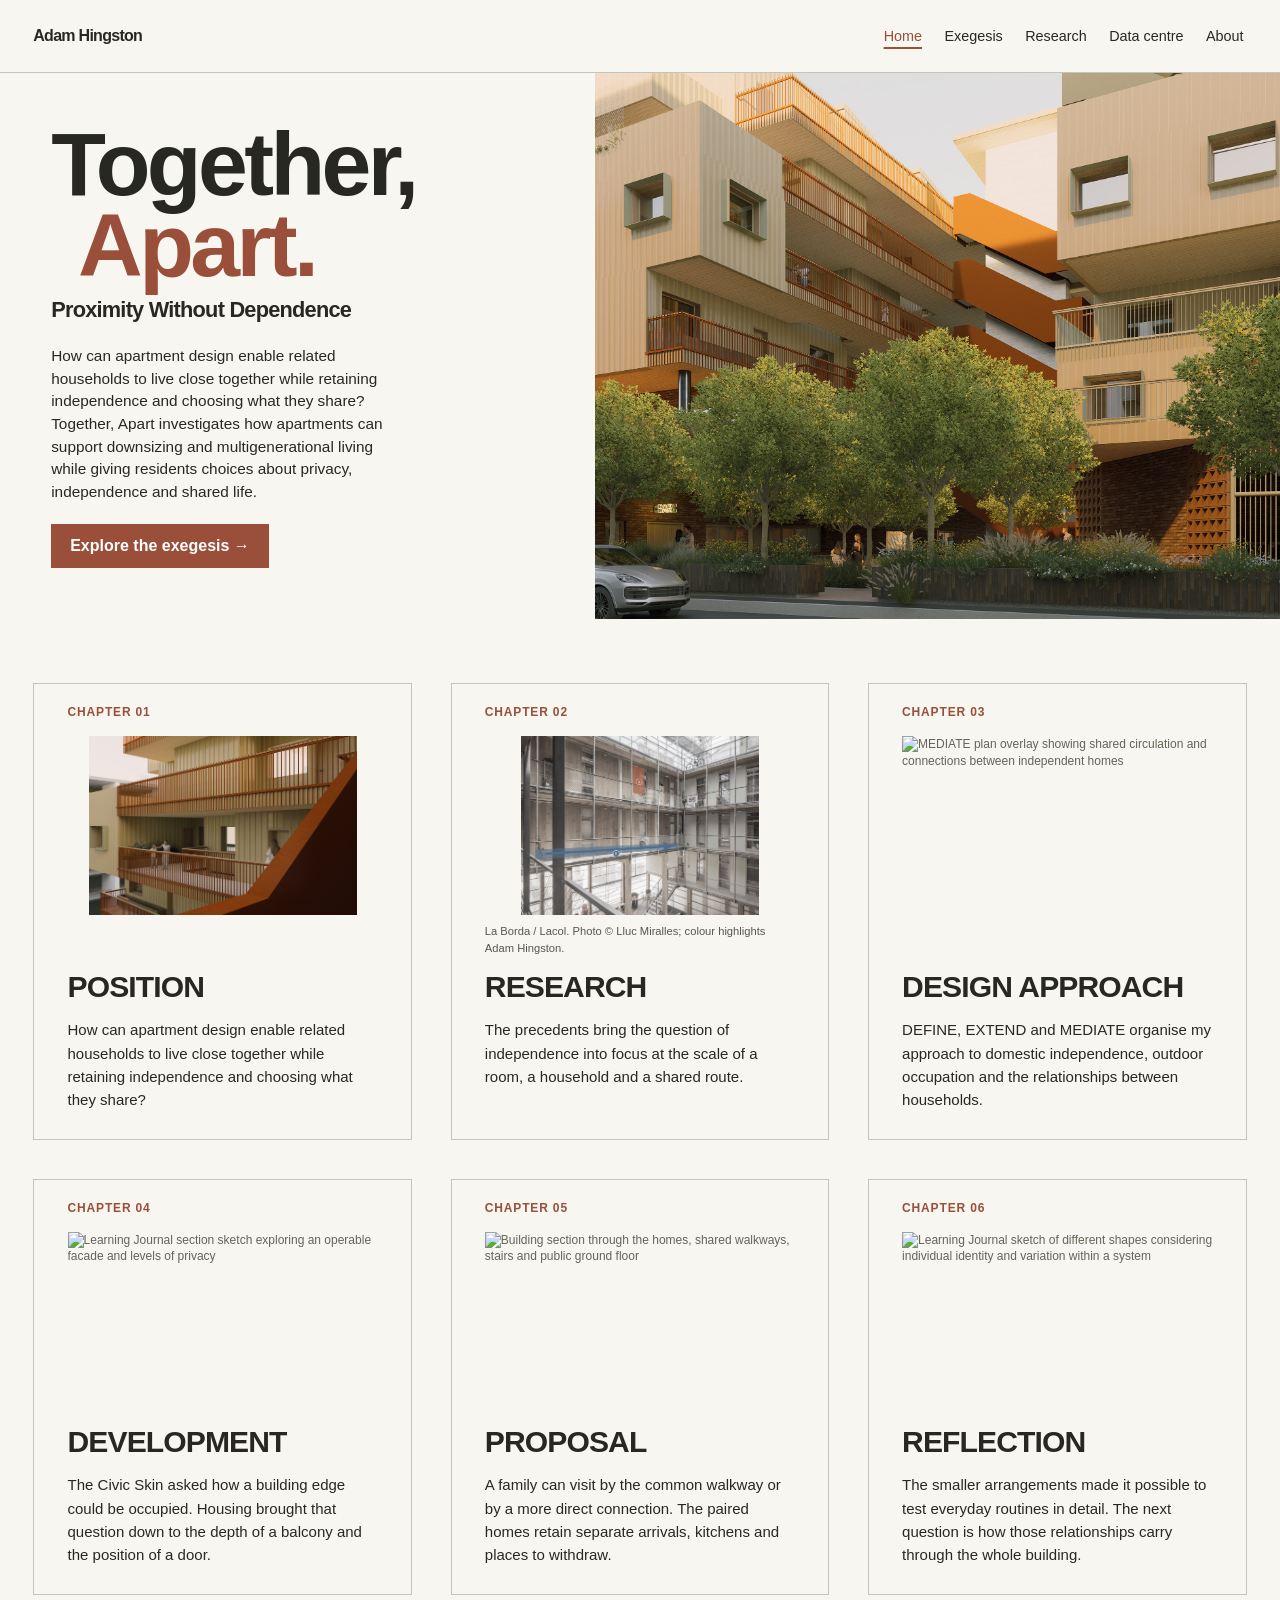
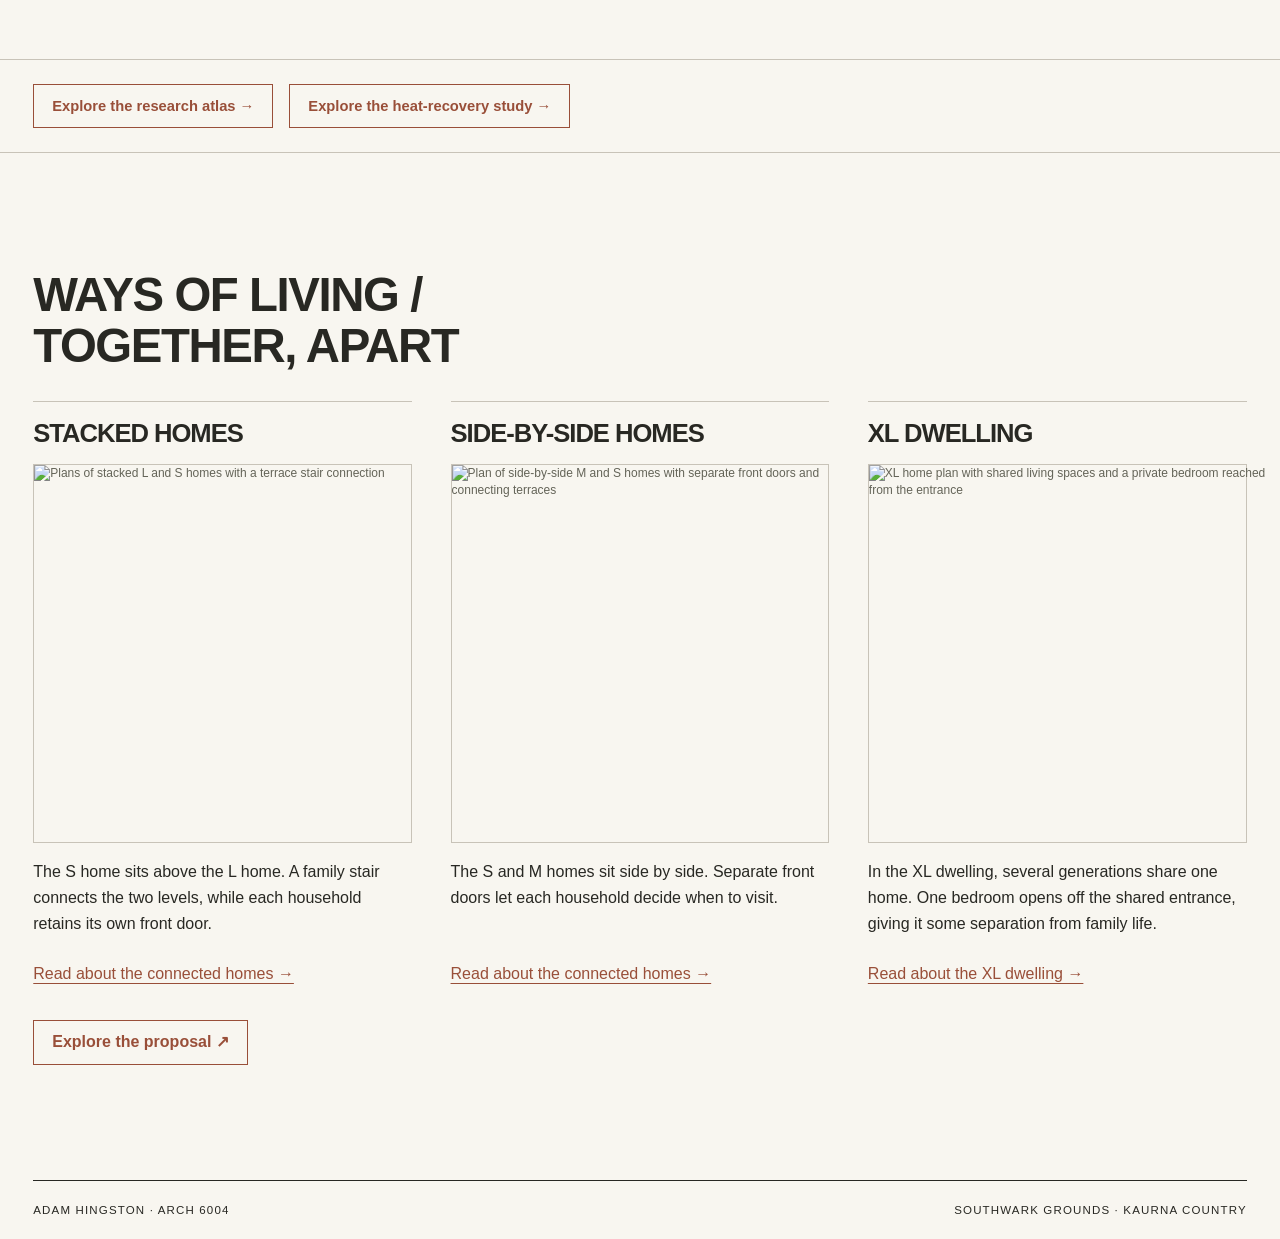
==== index.html @ fb6109bd "Refresh stylesheet version so deployed layout and contrast fixes reach browsers" ====
<!doctype html>
<html lang="en-AU">
<head>
<meta charset="utf-8">
<meta name="viewport" content="width=device-width,initial-scale=1">
<title>Together, Apart | Proximity Without Dependence</title>
<meta name="description" content="How can apartment design enable related households to live close together while retaining independence and choosing what they share?">
<link rel="preload" href="assets/fonts/montserrat-latin.woff" as="font" type="font/woff" crossorigin>
<link rel="stylesheet" href="atlas.css?v=20261117-release"><script src="assets/js/image-guard.js?v=20261115" defer></script><link rel="icon" type="image/svg+xml" href="favicon.svg?v=20261116"><link rel="icon" type="image/x-icon" sizes="16x16 32x32 48x48" href="favicon.ico?v=20261116">
<link rel="canonical" href="https://hingstonadam.github.io/together-apart-atlas/">
<meta property="og:type" content="website">
<meta property="og:site_name" content="Together, Apart.">
<meta property="og:locale" content="en_AU">
<meta property="og:title" content="Together, Apart | Proximity Without Dependence">
<meta property="og:description" content="How can apartment design enable related households to live close together while retaining independence and choosing what they share?">
<meta property="og:url" content="https://hingstonadam.github.io/together-apart-atlas/">
<meta property="og:image" content="https://hingstonadam.github.io/together-apart-atlas/assets/social/together-apart-share-20261116.jpg">
<meta property="og:image:secure_url" content="https://hingstonadam.github.io/together-apart-atlas/assets/social/together-apart-share-20261116.jpg">
<meta property="og:image:type" content="image/jpeg">
<meta property="og:image:width" content="1200">
<meta property="og:image:height" content="630">
<meta property="og:image:alt" content="Together, Apart. Proximity Without Dependence. Adam Hingston. A courtyard render showing balconies and shared galleries at Southwark Grounds.">
<meta name="twitter:card" content="summary_large_image">
<meta name="twitter:title" content="Together, Apart | Proximity Without Dependence">
<meta name="twitter:description" content="How can apartment design enable related households to live close together while retaining independence and choosing what they share?">
<meta name="twitter:image" content="https://hingstonadam.github.io/together-apart-atlas/assets/social/together-apart-share-20261116.jpg">
<meta name="twitter:image:alt" content="Together, Apart. Proximity Without Dependence. Adam Hingston. A courtyard render showing balconies and shared galleries at Southwark Grounds.">
</head>
<body class="home"><a class="skip-link" href="#main-content">Skip to content</a>
<header class="masthead"><a class="brand" href="./">Adam Hingston</a><nav aria-label="Main navigation"><a href="./" aria-current="page">Home</a><a href="exegesis/">Exegesis</a><a href="research/">Research</a><a href="data-centre/">Data centre</a><a href="about/">About</a></nav></header>
<main id="main-content" tabindex="-1">
<figure class="hero"><img src="./assets/renders/home-cover.jpg?v=renders261115" width="2400" height="1609" fetchpriority="high" alt="Courtyard planting and shared walkways beneath independent apartments at Southwark Grounds."><figcaption><h1>Together,<br><em>Apart.</em></h1><p class="subtitle">Proximity Without Dependence</p>
<p class="intro-copy">How can apartment design enable related households to live close together while retaining independence and choosing what they share? Together, Apart investigates how apartments can support downsizing and multigenerational living while giving residents choices about privacy, independence and shared life.</p>
<a class="button primary" href="./exegesis/">Explore the exegesis →</a>
</figcaption></figure>
<nav class="chapters" aria-labelledby="home-chapters-title">
<h2 id="home-chapters-title" class="visually-hidden">Exegesis chapters</h2>
<a class="panel" href="./exegesis/position/" aria-labelledby="num01 ch01" aria-describedby="cap01">
<span class="number" id="num01">Chapter 01</span>
<span class="slot chapter-field"><img src="./assets/renders/home-card-01-position.jpg?v=renders261115additional" width="2400" height="1607" alt="Apartment balconies and a connecting stair overlooking the courtyard." loading="lazy" decoding="async"></span>
<h3 id="ch01">Position</h3>
<p id="cap01">How can apartment design enable related households to live close together while retaining independence and choosing what they share?</p></a>
<a class="panel" href="./exegesis/research/" aria-labelledby="num02 ch02" aria-describedby="cap02">
<span class="number" id="num02">Chapter 02</span>
<span class="chapter-media"><span class="slot chapter-field"><img src="./assets/exegesis/precedents/la-borda-annotated.webp?v=ps20261115" width="2168" height="1625" alt="Annotated photograph of individual doors and shared galleries at La Borda" loading="lazy" decoding="async"></span><span class="card-credit">La Borda / Lacol. Photo © Lluc Miralles; colour highlights Adam Hingston.</span></span><h3 id="ch02">Research</h3>
<p id="cap02">The precedents bring the question of independence into focus at the scale of a room, a household and a shared route.</p></a>
<a class="panel" href="./exegesis/design-approach/" aria-labelledby="num03 ch03" aria-describedby="cap03">
<span class="number" id="num03">Chapter 03</span>
<span class="slot chapter-field"><img src="./assets/exegesis/drawings/13-mediate-collective-relationships.webp" width="891" height="908" alt="MEDIATE plan overlay showing shared circulation and connections between independent homes" loading="lazy" decoding="async"></span>
<h3 id="ch03">Design approach</h3>
<p id="cap03">DEFINE, EXTEND and MEDIATE organise my approach to domestic independence, outdoor occupation and the relationships between households.</p></a>
<a class="panel" href="./exegesis/development/" aria-labelledby="num04 ch04" aria-describedby="cap04">
<span class="number" id="num04">Chapter 04</span>
<span class="slot chapter-field"><img src="./assets/exegesis/journal/journal-p09-operable-facade-section.webp" width="1781" height="1071" alt="Learning Journal section sketch exploring an operable facade and levels of privacy" loading="lazy" decoding="async"></span>
<h3 id="ch04">Development</h3>
<p id="cap04">The Civic Skin asked how a building edge could be occupied. Housing brought that question down to the depth of a balcony and the position of a door.</p></a>
<a class="panel" href="./exegesis/proposal/" aria-labelledby="num05 ch05" aria-describedby="cap05">
<span class="number" id="num05">Chapter 05</span>
<span class="slot chapter-field"><img src="./assets/exegesis/drawings/08-building-section.webp" width="2400" height="1329" alt="Building section through the homes, shared walkways, stairs and public ground floor" loading="lazy" decoding="async"></span>
<h3 id="ch05">Proposal</h3>
<p id="cap05">A family can visit by the common walkway or by a more direct connection. The paired homes retain separate arrivals, kitchens and places to withdraw.</p></a>
<a class="panel" href="./exegesis/reflection/" aria-labelledby="num06 ch06" aria-describedby="cap06">
<span class="number" id="num06">Chapter 06</span>
<span class="slot chapter-field"><img src="./assets/exegesis/journal/journal-p08-individual-identity-variation.webp" width="984" height="831" alt="Learning Journal sketch of different shapes considering individual identity and variation within a system" loading="lazy" decoding="async"></span>
<h3 id="ch06">Reflection</h3>
<p id="cap06">The smaller arrangements made it possible to test everyday routines in detail. The next question is how those relationships carry through the whole building.</p></a>
</nav>
<nav class="resources" aria-label="Supporting studies"><a class="button" href="./research/">Explore the research atlas →</a><a class="button" href="./data-centre/">Explore the heat-recovery study →</a></nav>
<section class="feature" aria-labelledby="home-dwellings-title">
<div class="feature-copy"><h2 id="home-dwellings-title">Ways of living /<br> together, apart</h2>
<p class="dwelling-scroll-hint">Swipe or scroll to compare the three arrangements →</p><div class="dwelling-studies" role="region" aria-label="Dwelling arrangements" tabindex="0"><article class="dwelling-study" id="stacked-homes" aria-labelledby="stacked-homes-title"><h3 id="stacked-homes-title">Stacked homes</h3><figure class="slot dwelling-plan" id="vertical-plan"><img src="./assets/exegesis/drawings/01-stacked-homes-plans.webp" width="2400" height="2241" loading="lazy" decoding="async" alt="Plans of stacked L and S homes with a terrace stair connection"></figure><p>The S home sits above the L home. A family stair connects the two levels, while each household retains its own front door.</p><a class="dwelling-link" href="./exegesis/proposal/#connected-homes">Read about the connected homes →</a></article>
<article class="dwelling-study" id="side-by-side-homes" aria-labelledby="side-by-side-homes-title"><h3 id="side-by-side-homes-title">Side-by-side homes</h3><figure class="slot dwelling-plan" id="horizontal-plan"><img src="./assets/exegesis/drawings/03-side-by-side-homes-plan.webp" width="2400" height="2134" loading="lazy" decoding="async" alt="Plan of side-by-side M and S homes with separate front doors and connecting terraces"></figure><p>The S and M homes sit side by side. Separate front doors let each household decide when to visit.</p><a class="dwelling-link" href="./exegesis/proposal/#connected-homes">Read about the connected homes →</a></article>
<article class="dwelling-study" id="xl-home" aria-labelledby="xl-home-title"><h3 id="xl-home-title">XL dwelling</h3><figure class="slot dwelling-plan" id="shared-plan"><img src="./assets/exegesis/drawings/04-joint-xl-home-plan.webp" width="2400" height="2145" loading="lazy" decoding="async" alt="XL home plan with shared living spaces and a private bedroom reached from the entrance"></figure><p>In the XL dwelling, several generations share one home. One bedroom opens off the shared entrance, giving it some separation from family life.</p><a class="dwelling-link" href="./exegesis/proposal/#xl-dwelling">Read about the XL dwelling →</a></article></div>
<a class="button" href="./exegesis/proposal/">Explore the proposal ↗</a></div></section>
</main><footer><span>Adam Hingston · ARCH 6004</span><span>Southwark Grounds · Kaurna Country</span></footer></body></html>
---- atlas.css ----
@font-face {
  font-family: Montserrat;
  src: url("assets/fonts/montserrat-latin.woff") format("woff");
  font-weight: 100 900;
  font-style: normal;
  font-display: swap;
}
:root{--ink:#282823;--paper:#f8f6f0;--line:#c8c3b8;--clay:#994f39;--light:#eae5d9;--site-font:Montserrat,"Helvetica Neue",Arial,sans-serif;font-family:var(--site-font);color:var(--ink);background:var(--paper)}*{box-sizing:border-box}body{margin:0}header,main,footer{width:min(1320px,91%);margin:auto}header,footer,.sectionhead,nav,.filters,#tabs,#choices{display:flex;align-items:center;gap:1rem}header,footer,.sectionhead{justify-content:space-between}header{min-height:74px;border-bottom:1px solid var(--ink)}a{color:inherit;text-underline-offset:4px}.brand{font-size:1.45rem;font-weight:800;letter-spacing:-.065em;text-decoration:none}.brand span,em,small{color:var(--clay)}nav a{font-size:.92rem;text-decoration:none;padding:10px 0}nav [aria-current]{box-shadow:inset 0 -2px var(--clay)}section{padding:44px 0}.hero{display:grid;grid-template-columns: .85fr 1.15fr;align-items:center;gap:5vw}.hero h1{font-size:clamp(4.6rem,8.5vw,8rem);line-height:.85;margin:30px 0}.hero h1 em{font-style:normal;padding-left:.45em}.hero h2{font-size:clamp(1.3rem,2.2vw,2.2rem);letter-spacing:-.045em}.hero figure{margin:0}.hero img{width:100%;aspect-ratio:1.45;object-fit:cover;display:block}.hero figcaption{margin-top:8px;text-align:right}h1,h2,h3{letter-spacing:-.055em;margin:.25em 0}h1{font-size:clamp(2.7rem,5.8vw,5rem);line-height:1}h2{font-size:clamp(1.6rem,3vw,2.6rem)}p{line-height:1.6;max-width:66ch}small,.eyebrow,figcaption,.sectionhead>span,footer{font-size:.72rem;text-transform:uppercase;letter-spacing:.1em}.eyebrow{font-weight:700}.action{display:inline-block;padding:12px 18px;background:var(--ink);color:white;text-decoration:none;margin:.5rem 0}.sectionhead{border-top:1px solid var(--ink);margin-top:36px;padding:16px 0}.cards,.board{display:grid;gap:18px}.cards{grid-template-columns:repeat(3,1fr)}.card{display:grid;grid-template-columns:1fr auto;align-items:center;gap:12px;text-decoration:none;border-bottom:1px solid var(--line);padding-bottom:12px}.card img{grid-column:span 2;width:100%;height:125px;object-fit:contain;background:#efede6}.card span{font-size:.85rem}.filters,#choices,#tabs{flex-wrap:wrap;margin:24px 0}.filters label{display:grid;gap:6px;font-size:.81rem}.filters input,.filters select{max-width:100%;padding:10px;border:1px solid var(--line);background:transparent;color:inherit;font:inherit}details{border-top:1px solid var(--line)}summary{cursor:pointer;padding:16px 0;font-size:1.15rem;font-weight:650}summary small{margin-right:10px}summary span{font-size:.85rem;color:#56574e;font-weight:400;margin-left:12px}.entry{padding:0 12px 16px;max-width:850px}dl{display:grid;grid-template-columns:minmax(9em,1fr) 3fr;gap:9px 20px;line-height:1.5}dt{font-weight:650}dd{margin:0}.entry label{margin-left:20px}#choices label,#tabs a{border:1px solid var(--line);padding:8px 12px;font-size:.87rem}#choices label{cursor:pointer}#tabs a{text-decoration:none}#tabs [aria-current]{background:var(--ink);color:white}.board{grid-template-columns:1.25fr 1fr;align-items:center;background:var(--light);padding:24px}.board img{width:100%;max-height:420px;object-fit:contain}.tablewrap{overflow:auto}table{border-collapse:collapse;line-height:1.5;font-size:.91rem}td,th{padding:12px;border:1px solid var(--line);min-width:210px;text-align:left;vertical-align:top}th{background:var(--light)}footer{padding:20px 0;border-top:1px solid var(--ink)}[hidden]{display:none!important}:focus-visible{outline:3px solid #884735;outline-offset:3px}@media(max-width:760px){header{align-items:flex-start;flex-direction:column;padding:14px 0;gap:3px}nav{gap:14px}.hero,.board{grid-template-columns:1fr}.cards{grid-template-columns:1fr}.card{grid-template-columns:100px 1fr;gap:3px 14px}.card img{height:76px;grid-column:1;grid-row:span 2}.card strong{align-self:end}.card span{align-self:start}.filters>label{width:100%}section{padding:24px 0}.hero h1{margin-top:16px}.sectionhead>span,footer span{letter-spacing:0}footer{align-items:flex-start}dl{grid-template-columns:1fr;gap:4px}dd{margin-bottom:10px}summary span{display:block;margin:6px 0 0 18px}}

.exegesis {margin-top:4rem}
.contents,.chapter {display:grid;grid-template-columns:minmax(9rem,1fr) minmax(0,3fr);gap:4vw;border-top:1px solid var(--line);padding:3.2rem 0}
.contents h2{font-size:1.5rem}.contents ol{columns:2;margin:0;padding-left:1.7em}.contents li{padding:.3rem}
.chapterlabel{color:var(--clay);font-size:.8rem;font-weight:700;letter-spacing:.065em;text-transform:uppercase}
.chapter h2{max-width:22ch}.chapter p{font-size:clamp(1rem,1.4vw,1.24rem);line-height:1.65;max-width:58ch}.chapter .cards{margin-top:1.5rem}.chapter .card{display:block}.chapter .card strong,.chapter .card span{display:block}
.dashboard,.framework{padding:1.5rem 0;border-top:1px solid var(--line);margin-top:1.5rem}.dashboard select{padding:.5rem;margin:.5rem;font:inherit}.plot{display:flex;gap:2rem;align-items:center;margin:1em 0}.plot svg{width:min(38%,230px);height:auto}.plot path,#legend button,#clearMetric{cursor:pointer}#legend button,#clearMetric{display:block;text-align:left;padding:.55rem .8rem;border:1px solid var(--line);background:transparent;color:inherit;font:inherit;margin:.3rem 0}#legend button[aria-pressed=true]{outline:2px solid var(--ink)}.swatch{display:inline-block;width:.8rem;height:.8rem;margin-right:.5rem}.framework ol{columns:2;padding-left:1.5rem}.framework li{break-inside:avoid;padding:.4rem}.framework li span{display:block;font-size:.9em;line-height:1.45}.answers li{margin-bottom:1rem}.answers p{white-space:pre-line;margin:.25rem 0}.entry blockquote{border-left:3px solid var(--clay);padding-left:1rem}
@media(max-width:760px){.contents,.chapter{grid-template-columns:1fr;gap:.7rem;padding:2rem 0}.framework ol{columns:1}.plot{gap:.75rem}.chapter .card{display:grid}.chapter .card img{width:100%}}

.chapter h2 a,.contents h2 a {text-decoration:none}
.chapter h2 a:hover,.contents h2 a:hover{text-decoration:underline;text-decoration-thickness:1px}
.reading,.chapter-page,.about,.book{margin:0 auto;max-width:900px}
.book,.chapter-page,.about{padding:clamp(32px,6vw,80px) 0}
.reading{padding:clamp(30px,5vw,70px) 0;border-top:1px solid var(--line);scroll-margin-top:24px}
.reading h2{max-width:21ch}.reading h3,.about h2{margin-top:2rem}
.reading>p,.reading>h3,.reading aside,.about p{max-width:65ch}
.reading>p{font-size:1.08rem}.reading .standfirst{font-size:1.3rem;line-height:1.45}
.plates{display:flex;flex-wrap:wrap;gap:1rem;margin:2rem 0}
.plates figure{flex:1 1 200px;margin:0}.plates img{display:block;width:100%;max-height:430px;object-fit:contain;background:var(--light)}
.plates figcaption{margin-top:.5rem;line-height:1.6}.source-note,.reading .source-note{font-size:.88rem;color:#5a584e}
.chapter-links{columns:2;margin:2rem 0;padding-left:1.6rem}.chapter-links li,.reading aside li{padding:.4rem 0}
.chapter-nav{display:flex;flex-wrap:wrap;justify-content:space-between;gap:1rem}
@media(max-width:650px){.plates{display:grid}.chapter-links{columns:1}}

.matrix-frame {overflow-x:auto}
.lens-matrix {border-collapse:collapse;width:min(100%,680px);table-layout:fixed}
.lens-matrix th,.lens-matrix td {min-width:0;border:0;padding:3px;text-align:center;font-size:.9rem;background:transparent}
.lens-matrix th:first-child {width:36%;text-align:left}
.lens-matrix button {width:100%;min-height:42px;cursor:pointer;background:rgba(169,93,70,var(--shade));color:var(--ink);border:1px solid var(--line);font:inherit}
#showMatches {display:inline-block;padding:.6rem 0}

#collection-summary {display:grid;grid-template-columns:repeat(4,minmax(0,1fr));gap:1.25rem;margin:2rem 0}
#collection-summary div{border-top:2px solid var(--clay);padding-top:.75rem}
#collection-summary dt{font-size:.9rem}#collection-summary dd strong{display:block;font-size:clamp(2.3rem,4vw,4rem);line-height:1.15;letter-spacing:-.055em}
#collection-summary dd span{display:block;font-size:.83rem;margin-top:.3rem;color:#56574e}
.exploration {display:grid;grid-template-columns:1fr 1fr;gap:clamp(1rem,3vw,3rem);border-top:1px solid var(--line)}
.exploration section{min-width:0;padding:1.5rem 0}.exploration h2{font-size:clamp(1.4rem,2.5vw,2.1rem)}
#keyword-cloud {padding:1.15rem .8rem;display:flex;align-items:center;justify-content:center;flex-wrap:wrap;gap:.2rem .5rem;background:#eeebe2}
#keyword-cloud button {font:inherit;font-size:calc(.75rem + 1.15rem * var(--weight));font-weight:600;letter-spacing:-.04em;border:0;background:transparent;color:#405347;padding:.2em;cursor:pointer}
#keyword-cloud small{font:500 .65rem/1 var(--site-font);color:inherit;vertical-align:super}
#keyword-cloud button:hover,#keyword-cloud button[aria-pressed=true]{color:#83472e;text-decoration:underline}
#driver-matrix button[aria-pressed=true]{outline:2px solid var(--ink);outline-offset:-2px}
.explorer-status button{font:inherit;padding:.4em .75em;background:transparent;border:1px solid var(--line);cursor:pointer}
@media(max-width:800px){.exploration{grid-template-columns:1fr}#collection-summary{grid-template-columns:1fr 1fr}}

.research-panel > summary,.entry-questions > summary{min-height:44px;box-sizing:border-box}
.research-panel > .filters{margin-top:0}
.research-panel > #framework{padding-left:1.6rem;columns:2}
.research-panel > #framework li{break-inside:avoid;padding:.4rem}
.research-panel > #framework span{display:block;font-size:.9em;line-height:1.45}
@media(max-width:760px){.research-panel > #framework{columns:1}}

/* Project identity and editorial layout */
.brand{display:inline-flex;align-items:baseline;gap:.28em;white-space:nowrap}.brand em{font-style:normal;color:var(--clay)}
.hero h1{font-size:clamp(4.6rem,8.5vw,8rem);line-height:.85;margin:30px 0}.hero h1 em{font-style:normal;padding-left:.3em;color:var(--clay)}.hero-subtitle{font-size:clamp(1.2rem,2vw,1.8rem);font-weight:650;letter-spacing:-.04em}
.home-exegesis{display:grid;grid-template-columns:1fr;gap:clamp(2rem,6vw,6rem);align-items:start;padding:clamp(2rem,5vw,4rem);background:var(--light);margin:2rem 0 1rem}.home-exegesis h2{font-size:clamp(2.4rem,5vw,4rem);margin:.1em 0 .3em}.home-exegesis h2 a{text-decoration:none}.home-exegesis p{max-width:62ch}.exegesis-actions{display:flex;align-items:center;gap:1.2rem;flex-wrap:wrap}.full-text-link,.research-link{display:inline-block;margin:.65rem 0;font-weight:700;text-decoration-thickness:1px}.chapter-index{border-top:2px solid var(--clay);padding-top:1rem}.chapter-index h3{font-size:1rem;text-transform:uppercase;letter-spacing:.08em}.chapter-index ol{display:grid;grid-template-columns:repeat(3,minmax(0,1fr));gap:.2rem 1rem;margin:.7rem 0;padding-left:1.25rem}.chapter-index li{padding:.25rem 0}.chapter-index a{text-decoration-thickness:1px}
.chapter-content{min-width:0}.chapter-body{display:grid;grid-template-columns:minmax(160px,.85fr) minmax(0,1.15fr);gap:clamp(1rem,3vw,2rem);align-items:start}.chapter-copy p:first-child{margin-top:0}
.exegesis-intro{max-width:1000px;margin:auto;padding:clamp(32px,6vw,80px) 0}.exegesis-intro>p:not(.eyebrow){max-width:70ch;font-size:1.08rem}.exegesis-intro .chapter-index{margin:2.2rem 0}.next-chapter{border-top:1px solid var(--line);margin-top:3rem;padding-top:1.5rem}.next-chapter h2{max-width:32ch}
.paragraph-unit{display:grid;grid-template-columns:minmax(0,2fr) minmax(170px,.9fr);gap:1.2rem;align-items:start;border-top:1px solid var(--line);padding:.95rem 0}.paragraph-unit>p{margin:.1rem 0}.full-chapter>h3:first-child{font-size:2rem}.full-chapter>h3:first-child a{text-decoration:none}.framework-intro,.chart-instructions{max-width:75ch;padding:.8rem 0;line-height:1.55}.chart-instructions{border-top:1px solid var(--line);margin:.8rem 0 0;font-size:.94rem}.framework-intro{margin:1.2rem 0 .3rem}
.social-links{list-style:none;padding:0;display:flex;gap:1rem;flex-wrap:wrap}.social-links li{min-width:150px}.social-links a{min-height:120px;display:flex;flex-direction:column;align-items:flex-start;justify-content:center;gap:.4rem;border:1px solid var(--line);padding:1rem;text-decoration:none}.social-links a:hover{border-color:var(--clay)}.social-links svg{width:28px;height:28px;fill:none;stroke:currentColor;stroke-width:1.8;stroke-linecap:round;stroke-linejoin:round}.social-links .icon-fill{fill:currentColor;stroke:none}.social-links small{font-size:.65rem;letter-spacing:.04em;text-transform:none;color:#56574e}
@media(max-width:760px){.home-exegesis{grid-template-columns:1fr;padding:1.25rem}.chapter-body{grid-template-columns:1fr}.paragraph-unit{grid-template-columns:1fr;gap:.75rem}.chapter-index{border-top:1px solid var(--line);padding:1rem 0 0}.chapter-index ol{grid-template-columns:repeat(2,minmax(0,1fr))}.social-links{display:grid;grid-template-columns:1fr 1fr}.social-links li{min-width:0}}
/* Home chapter summaries: stack image and copy in one editorial column. */
.chapter-content{max-width:820px}
.chapter-body{display:grid;grid-template-columns:1fr;gap:1rem;align-items:start}

.chapter-copy{max-width:800px}
@media(max-width:760px){}

.research-dashboard-cta{border-top:2px solid var(--clay);margin:2rem 0;padding-top:1.3rem}

/* Data-centre technical feasibility page */
.data-centre-page{max-width:1120px;margin:0 auto}.data-hero{display:grid;grid-template-columns:minmax(0,1fr) minmax(220px,.38fr);gap:clamp(1.5rem,5vw,4rem);align-items:center;padding:clamp(2.5rem,7vw,6rem) 0 3rem;border-bottom:1px solid var(--line)}.data-hero h1{font-size:clamp(3rem,6vw,5.5rem);line-height:.98}.data-hero h1 em{font-style:normal;color:var(--clay)}.data-hero .data-location{font-weight:700}.evidence-status{background:#f0e5d9;border-left:4px solid var(--clay);padding:1.25rem}.evidence-status>span,.evidence-status strong{display:block}.evidence-status>span{font-size:.72rem;text-transform:uppercase;letter-spacing:.1em}.evidence-status strong{font-size:1.55rem;margin:.35rem 0}.evidence-status p{margin:.2rem 0}.data-question{padding:2.5rem 0;border-bottom:1px solid var(--line)}.data-question h2{max-width:48ch;font-size:clamp(1.6rem,3vw,2.5rem);line-height:1.25}.theme-list{margin-top:1.5rem;font-size:.9rem}.data-section{padding:3rem 0;border-bottom:1px solid var(--line)}.data-section h2{font-size:clamp(1.8rem,3.6vw,3rem);margin-bottom:1rem}.section-intro{max-width:75ch}.dc-metrics{display:grid;grid-template-columns:repeat(3,minmax(0,1fr));gap:1rem;margin:1.5rem 0}.dc-metrics>div{border-top:2px solid var(--clay);padding:.8rem .2rem}.dc-metrics strong,.dc-metrics span{display:block}.dc-metrics strong{font-size:clamp(1.5rem,3vw,2.2rem);letter-spacing:-.055em;line-height:1.1}.dc-metrics span{font-size:.9rem;line-height:1.45;margin-top:.45rem}.dc-note{background:var(--light);padding:1.1rem 1.3rem;margin:1.5rem 0;max-width:80ch}.dc-note p{margin-bottom:0}.network-flow{list-style:none;padding:0;margin:2rem 0;display:grid;grid-template-columns:repeat(5,minmax(0,1fr));gap:.75rem;counter-reset:flow}.network-flow li{position:relative;padding:1rem;background:var(--light);min-height:200px;border-top:3px solid var(--clay)}.network-flow li:not(:last-child)::after{content:"→";position:absolute;right:-.8rem;top:45%;z-index:1;color:var(--clay);font-size:1.4rem;font-weight:700}.flow-number{display:block;font-size:.72rem;letter-spacing:.1em;color:var(--clay);font-weight:700;margin-bottom:1.2rem}.network-flow strong{display:block;font-size:1.15rem}.network-flow p{font-size:.9rem;line-height:1.5}.heat-chart{max-width:850px;margin:2rem 0}.heat-row{display:grid;grid-template-columns:minmax(220px,1.3fr) minmax(115px,.6fr);gap:.45rem 1rem;align-items:center;margin:1rem 0}.heat-row>span{font-size:.92rem}.heat-row>strong{text-align:right;font-variant-numeric:tabular-nums}.heat-track{grid-column:1/-1;height:14px;background:#e9e5dc}.heat-track i{height:100%;width:var(--bar);display:block;background:#687f70}.source-heat .heat-track i{background:#9a6b4e}.demand .heat-track i{background:#516f8c}.useful-heat .heat-track i{background:#a95d46}.source-used .heat-track i{background:#aa8a48}.energy-balance{display:flex;align-items:center;justify-content:center;gap:1.25rem;flex-wrap:wrap;background:#f0e5d9;padding:1.25rem;margin:1.5rem 0;max-width:850px}.energy-balance div{text-align:center}.energy-balance span,.energy-balance small{display:block}.energy-balance span{font-size:1.5rem;font-weight:750}.energy-balance small{font-size:.68rem;text-transform:none;letter-spacing:0}.energy-balance>b{font-size:1.4rem;color:var(--clay)}.fine-print{font-size:.85rem;color:#56574e}.secondary-metrics{grid-template-columns:repeat(4,minmax(0,1fr));margin-top:2rem}.implication-grid{display:grid;grid-template-columns:1fr 1fr;gap:1rem 2rem}.implication-grid article{border-top:1px solid var(--line);padding-top:.75rem}.implication-grid h3{font-size:1.2rem}.limitations ul{padding-left:1.25rem;max-width:80ch;line-height:1.65}.limitations li{margin:.6rem 0}.data-conclusion{padding:3rem 0 4rem}.data-conclusion>p:not(.eyebrow){font-size:1.12rem;max-width:75ch}.data-centre-crosslink{border-top:2px solid var(--clay);padding:1.5rem 0;margin:2rem 0}.data-centre-crosslink h2{font-size:1.7rem}
@media(max-width:800px){.network-flow{grid-template-columns:1fr}.network-flow li{min-height:0}.network-flow li:not(:last-child)::after{content:"↓";top:auto;right:50%;bottom:-1.25rem}.dc-metrics{grid-template-columns:1fr 1fr}.secondary-metrics{grid-template-columns:1fr 1fr}.implication-grid{grid-template-columns:1fr}.data-hero{grid-template-columns:1fr}.evidence-status{max-width:none}.energy-balance{gap:.8rem}}
@media(max-width:480px){.heat-row{grid-template-columns:1fr auto;gap:.35rem .6rem}.heat-row>span{font-size:.82rem}.heat-row>strong{font-size:.85rem}.dc-metrics strong{font-size:1.4rem}.energy-balance{justify-content:space-between}.energy-balance span{font-size:1.2rem}}

.proposal-data-link{border-top:2px solid var(--clay);margin:2rem 0 1rem;padding-top:1.2rem}.proposal-data-link .action{margin:.4rem 0}

/* Home chapter figures retain the full drawing and image proportions. */
.chapter-body .chapter-image{width:min(100%,400px);margin:0}.chapter-image img{display:block;width:100%;height:auto}.chapter-image figcaption{margin-top:.55rem;line-height:1.4}

/* Compare the three design drivers in one cover row, retaining the full plans. */
.plates.design-driver-cover{display:grid;grid-template-columns:repeat(3,minmax(0,1fr));gap:clamp(.4rem,2vw,1rem);align-items:start}.design-driver-cover figure{min-width:0}.design-driver-cover img{width:100%;height:auto;max-height:none;object-fit:contain}.design-driver-cover figcaption{text-align:center;font-weight:700;font-size:clamp(.6rem,1.2vw,.75rem);letter-spacing:.06em}

/* Exegesis figure replacements preserve complete renders in both reading layouts. */
.manuscript-image{margin:0;min-width:0}.manuscript-image img,.chapter-render img{display:block;width:100%;height:auto}.manuscript-image figcaption,.chapter-render figcaption{margin-top:.55rem;line-height:1.5}.reading .chapter-render{margin:1.5rem 0 2rem}

/* Interactive research atlas */
.research-atlas{border-top:2px solid var(--clay);margin-top:2.5rem;padding-top:2rem}
.atlas-intro{display:grid;grid-template-columns:minmax(0,1fr) minmax(260px,.55fr);gap:2rem;align-items:end}
.atlas-intro h2{margin-top:.1em}.atlas-controls{display:grid;gap:.65rem;align-items:end}
.atlas-controls label,.atlas-filterbar label{display:grid;gap:.35rem;font-size:.78rem;text-transform:uppercase;letter-spacing:.08em;font-weight:650}
.atlas-controls input,.atlas-filterbar select{padding:.65rem .7rem;border:1px solid var(--line);background:var(--paper);color:inherit;font:inherit;text-transform:none;letter-spacing:0}
.atlas-controls button,.atlas-filterbar button{justify-self:start;padding:.55rem .8rem;border:1px solid var(--line);background:transparent;color:inherit;font:inherit;cursor:pointer}
.atlas-status-key{display:flex;flex-wrap:wrap;gap:.6rem 1.3rem;margin:1.25rem 0;border-top:1px solid var(--line);padding-top:.8rem}
.atlas-key{font-size:.76rem;line-height:1.4}.atlas-key i{display:inline-block;width:.7rem;height:.7rem;margin-right:.35rem;border-radius:50%;vertical-align:-.05em;background:#687f70}.interpretation-key i{background:var(--clay)}.placeholder-key i{border:1px dashed #777;background:transparent}
.atlas-filterbar{display:flex;justify-content:space-between;gap:1rem;align-items:end;flex-wrap:wrap;margin:1rem 0 1.2rem;padding:.8rem 0;border-top:1px solid var(--line);border-bottom:1px solid var(--line)}
.atlas-driver-filters{display:flex;align-items:center;gap:.4rem;flex-wrap:wrap}.atlas-filter-label{font-size:.78rem;text-transform:uppercase;letter-spacing:.08em;font-weight:650;margin-right:.35rem}
.atlas-driver-filters button{padding:.45rem .65rem}.atlas-driver-filters button[aria-pressed=true]{background:var(--ink);color:var(--paper);border-color:var(--ink)}
.atlas-layout{display:grid;grid-template-columns:minmax(0,1.35fr) minmax(290px,.65fr);gap:1.2rem;align-items:start}
.atlas-map-wrap{position:relative;overflow:hidden;background:var(--light);border:1px solid var(--line);min-width:0}
#atlas-map{display:block;width:100%;height:auto;min-height:520px}
.atlas-edge{fill:none;stroke:#8e897d;stroke-width:1.1;opacity:.23}.atlas-edge.driver-edge{stroke:var(--clay);opacity:.32}.atlas-driver-node text,.atlas-theme-node text{fill:var(--paper);font-size:10px;font-weight:750;letter-spacing:.06em}.atlas-driver-node circle{stroke:var(--paper);stroke-width:2}.atlas-theme-node{cursor:pointer}.atlas-theme-node circle{stroke:var(--paper);stroke-width:2}.atlas-theme-node:hover circle,.atlas-theme-node:focus circle{stroke:var(--ink);stroke-width:4}.atlas-node{cursor:pointer}.atlas-node circle{fill:var(--node-colour);stroke:var(--paper);stroke-width:2;transition:r .12s ease,stroke-width .12s ease}.atlas-node text{fill:var(--paper);font-size:7px;font-weight:750;pointer-events:none}.atlas-node:hover circle,.atlas-node:focus circle{stroke:var(--ink);stroke-width:3}.atlas-node.selected circle{stroke:var(--ink);stroke-width:4}.atlas-node.selected text{fill:var(--ink)}
.atlas-preview{position:absolute;top:.75rem;left:.75rem;z-index:2;width:min(300px,calc(100% - 1.5rem));padding:.85rem 1rem;background:rgba(248,246,240,.96);border:1px solid var(--line);box-shadow:0 8px 24px rgba(40,40,35,.12);pointer-events:none}.atlas-preview p{font-size:.84rem;line-height:1.4;margin:.35rem 0}.atlas-preview strong{display:block;font-size:1rem}.atlas-preview .eyebrow{font-size:.62rem;margin:0}
.atlas-map-status{margin:0;padding:.65rem .8rem;border-top:1px solid var(--line);font-size:.76rem;color:#56574e;line-height:1.4}
.atlas-detail{position:sticky;top:1rem;max-height:calc(100vh - 2rem);overflow:auto;background:var(--light);border-top:3px solid var(--clay);padding:1rem 1.15rem}.atlas-detail h3{font-size:clamp(1.4rem,2.5vw,2.1rem);margin:.1em 0}.atlas-detail-meta{font-size:.86rem;color:#56574e;line-height:1.45}.atlas-badges{display:flex;gap:.35rem;flex-wrap:wrap;margin:.8rem 0}.atlas-badge{display:inline-block;border:1px solid var(--badge-colour);border-left:4px solid var(--badge-colour);padding:.25rem .45rem;font-size:.62rem;letter-spacing:.06em;line-height:1.2}
.atlas-meta-grid{display:grid;grid-template-columns:1fr 1fr;gap:.5rem;border-top:1px solid var(--line);border-bottom:1px solid var(--line);padding:.75rem 0;margin:.75rem 0}.atlas-meta-grid span{display:block;font-size:.65rem;text-transform:uppercase;letter-spacing:.08em;color:#56574e}.atlas-meta-grid strong{display:block;margin-top:.2rem}
.atlas-evidence-card{margin:.8rem 0;padding:.7rem .8rem;background:var(--paper);border-left:3px solid #687f70}.atlas-evidence-card.interpretation{border-left-color:var(--clay)}.atlas-evidence-card.implication{border-left-color:#516f8c}.atlas-evidence-card.question{border-left-color:#aa8a48}.atlas-evidence-card.placeholder{border-left:3px dashed #777;background:transparent}.atlas-evidence-card h4,.atlas-notes h4,.atlas-links h4{font-size:.8rem;text-transform:uppercase;letter-spacing:.08em;margin:.05rem 0 .45rem}.atlas-evidence-card p{margin:.1rem 0;line-height:1.5}.atlas-evidence-card small{display:block;margin-top:.45rem;font-size:.68rem;letter-spacing:0;text-transform:none;color:#56574e}.atlas-placeholder-label{font-size:.58rem;letter-spacing:.08em;margin-left:.25rem;color:#777}
.atlas-detail blockquote{margin:.8rem 0;padding:.6rem .8rem;border-left:3px solid var(--clay);font-size:.9rem;line-height:1.5}.atlas-detail blockquote cite{display:block;margin-top:.35rem;font-size:.75rem;color:#56574e}.atlas-notes,.atlas-links{border-top:1px solid var(--line);padding-top:.8rem;margin-top:.9rem}.atlas-notes dl{grid-template-columns:minmax(6.5em,1fr) 1.65fr;font-size:.82rem;gap:.45rem .75rem}.atlas-links p{font-size:.82rem;margin:.45rem 0}.atlas-links a{font-weight:650}
.atlas-groups{border-top:1px solid var(--line);margin-top:2rem;padding-top:1.2rem}.atlas-groups-heading{display:flex;justify-content:space-between;gap:1rem;align-items:end}.atlas-groups-heading h3{font-size:1.7rem}.atlas-groups-heading p{font-size:.86rem;max-width:46ch}.atlas-theme-group{border-top:1px solid var(--line)}.atlas-theme-group>summary{display:flex;justify-content:space-between;gap:1rem}.atlas-theme-group>summary small{color:#56574e;text-transform:none;letter-spacing:0}.atlas-theme-group ol{columns:2;margin:0;padding:0 0 1rem;list-style:none}.atlas-theme-group li{break-inside:avoid}.atlas-record-link{width:100%;display:flex;gap:.65rem;align-items:baseline;padding:.45rem .3rem;border:0;border-bottom:1px solid var(--line);background:transparent;color:inherit;text-align:left;font:inherit;cursor:pointer}.atlas-record-link:hover{background:var(--paper)}.atlas-record-link span{min-width:3.4rem;color:var(--clay);font-size:.7rem;font-weight:700}
@media(max-width:900px){.atlas-intro,.atlas-layout{grid-template-columns:1fr}.atlas-detail{position:relative;top:auto;max-height:none}.atlas-groups-heading{align-items:start;flex-direction:column}}
@media(max-width:760px){.atlas-filterbar{align-items:stretch;flex-direction:column}.atlas-filterbar label{max-width:100%}.atlas-intro{gap:1rem}.atlas-status-key{display:grid;grid-template-columns:1fr}.atlas-theme-group ol{columns:1}#atlas-map{min-height:420px}}

/* Home: courtyard cover, exegesis introduction and six linked chapters. */
#overview {
  padding: 0;
}

#overview .hero {
  display: flex;
  flex-direction: column-reverse;
  align-items: stretch;
  gap: 0;
  padding: 0;
}

#overview .hero img {
  width: 100%;
  height: auto;
  aspect-ratio: auto;
}

#overview .hero figcaption {
  padding: .5rem 0;
  color: var(--clay);
}

#overview .hero > div {
  display: grid;
  grid-template-columns: minmax(0, 3fr) minmax(0, 2fr);
  column-gap: 4vw;
  align-items: end;
  border-block: 1px solid var(--line);
  padding: clamp(1.25rem, 3vw, 3rem) 0;
}

#overview .hero .eyebrow {
  grid-column: 1 / -1;
  margin: 0 0 .8rem;
}

#overview .hero h1 {
  grid-row: span 2;
  margin: 0;
  font-size: clamp(3.4rem, 8vw, 7.5rem);
}

#overview .hero-subtitle {
  margin: 0;
  line-height: 1.12;
}

#overview .hero-subtitle + p {
  align-self: start;
  margin: .6rem 0 0;
}

#overview .home-exegesis {
  grid-template-columns: minmax(0, 3fr) minmax(0, 2fr);
  gap: clamp(1.5rem, 5vw, 5rem);
  background: var(--paper);
  margin: 0;
  padding: clamp(2rem, 4vw, 4rem) 0;
}

#overview .chapter-index {
  display: block;
}

#overview .chapter-index ol {
  grid-template-columns: repeat(2, minmax(0, 1fr));
}

#overview .exegesis {
  display: grid;
  grid-template-columns: repeat(3, minmax(0, 1fr));
  margin: 0 0 3rem;
  border-block-start: 1px solid var(--line);
  border-inline-start: 1px solid var(--line);
}

#overview .chapter {
  position: relative;
  display: flex;
  flex-direction: column;
  align-items: stretch;
  gap: 1rem;
  min-width: 0;
  padding: clamp(1rem, 2vw, 1.8rem);
  border: 0;
  border-block-end: 1px solid var(--line);
  border-inline-end: 1px solid var(--line);
}

#overview .chapter-content,
#overview .chapter-body {
  display: contents;
}

#overview .chapterlabel {
  order: 0;
  font-variant-numeric: tabular-nums;
}

#overview .chapter-image {
  order: 1;
  width: 100%;
  min-height: 0;
  margin: 0;
}

#overview .chapter-image img {
  aspect-ratio: 4 / 3;
  object-fit: contain;
  background: var(--paper);
  border: 1px solid var(--line);
}

#overview .chapter-image img {
  height: auto;
}

#overview .chapter h2 {
  order: 2;
  margin: 0;
  text-transform: uppercase;
  font-size: clamp(1.5rem, 2.25vw, 2.25rem);
  line-height: 1.05;
}

#overview .chapter-copy {
  order: 3;
}

#overview .chapter-copy p {
  font-size: 1rem;
  line-height: 1.55;
}

/* Extend the title link to the panel while keeping secondary links usable. */
#overview .chapter h2 a::after {
  content: "";
  position: absolute;
  inset: 0;
}

#overview .chapter-copy a {
  position: relative;
  z-index: 1;
}

#overview .chapter h2 a:hover,
#overview .chapter h2 a:focus-visible {
  color: var(--clay);
  text-decoration: underline;
}

#overview .chapter h2 a:focus-visible::after {
  outline: 2px solid var(--clay);
  outline-offset: -2px;
}

/* Closing feature: supplied figure followed by a heading and native details rows. */
#overview .home-dwellings {
  display: grid;
  grid-template-columns: repeat(2, minmax(0, 1fr));
  border-block: 1px solid var(--line);
  gap: clamp(1.5rem, 4vw, 4rem);
}

#overview .home-dwellings > figure {
  order: 0;
  margin: 0;
}

#overview .home-dwellings img {
  display: block;
  width: 100%;
  height: auto;
}

#overview .home-dwellings summary {
  text-transform: uppercase;
  font-size: 1rem;
}

#overview .home-dwellings details[open] > summary {
  color: var(--clay);
}

@media (max-width: 960px) {
  #overview .exegesis {
    grid-template-columns: repeat(2, minmax(0, 1fr));
  }
}

@media (max-width: 720px) {
  #overview .hero > div,
  #overview .home-exegesis,
  #overview .home-dwellings {
    grid-template-columns: minmax(0, 1fr);
  }

  #overview .hero h1 {
    grid-row: auto;
    margin-bottom: 1rem;
  }
}

@media (max-width: 600px) {
  #overview .exegesis {
    grid-template-columns: minmax(0, 1fr);
  }
}

/* Shared masthead and typography */
body > .masthead {
  width:100%; min-height:0; padding:14px clamp(18px,2.6vw,46px);
  flex-flow:row nowrap; justify-content:space-between; align-items:center;
  gap:1rem; border-bottom:1px solid var(--line);
}
.masthead .brand {font-size:1rem;letter-spacing:-.045em;white-space:nowrap}
.masthead nav {justify-content:flex-end;flex-wrap:wrap;gap:.45rem 1rem}
.masthead nav a {display:inline-flex;align-items:center;min-height:44px;padding:.5rem .2rem;font-size:.9rem}
.masthead [aria-current] {color:var(--clay);box-shadow:none;text-decoration:underline;text-decoration-thickness:2px;text-underline-offset:.4em}

.masthead .brand {color:var(--ink);font-weight:800;text-decoration:none}
.masthead nav a:hover {color:var(--clay)}

button,input,select,textarea,svg text {font-family:var(--site-font)}
/* Homepage */

.home {--gutter:clamp(18px,2.6vw,46px)}
.home main {width:100%;margin:0}
.home :is(h1,h2,h3,p,figure) {margin:0}
.home .hero {display:block;padding:0}
.home .hero figcaption {margin:0;text-transform:none;text-align:left;letter-spacing:normal;font-size:1rem}
.home .feature {padding:0}
.home .resources {justify-content:flex-start}
.home .chapters {align-items:stretch}
.home .hero .subtitle {line-height:1.35}
.home .slot{
  background: var(--paper);
  border: 1px solid var(--line);
  display: grid;
  place-items: center;
  min-width: 0;
  color: #646458;
}
.home .slot, .home .number{font: 12px/1.4 var(--site-font)}
.home .slot img{display: block; width: 100%; height: auto; object-fit: contain}
.home .chapter-field img{height: 100%; min-height: 0; object-fit: contain}
.home .chapter-field{grid-template-rows: minmax(0, 1fr)}
.home .feature{display:grid;grid-template-columns:1fr 1fr}
.home h1, .home h2, .home h3{text-transform: uppercase; letter-spacing: -.055em; line-height: .98}
.home h1{font-size: clamp(36px, 5.5vw, 100px); font-weight: 700}
.home .subtitle{font-size: clamp(17px, 1.7vw, 28px); margin-top: 10px; letter-spacing: -.035em}
.home .intro-copy{max-width: 54ch; justify-self: end; font-size: clamp(15px, 1.2vw, 20px); line-height: 1.48}
.home .chapters{padding: clamp(32px,4vw,56px) var(--gutter); gap: 20px; display: grid; grid-template-columns: repeat(3, minmax(0,1fr))}
.home a{color: var(--clay)}
.home .panel{
  display: grid; grid-template-rows:auto auto auto 1fr; gap: 15px;
  padding: 20px var(--gutter) 28px;
  border: 1px solid var(--line); border-radius: 0;
  background: var(--paper);
  box-shadow: none;
  transition: border-color 180ms ease;
  color: var(--ink); text-decoration: none;
}
.home .number{color: var(--clay); text-transform: uppercase; letter-spacing: .07em}
.home .chapter-field{height: clamp(150px, 14vw, 245px)}
.home h3{font-size: clamp(23px, 2.35vw, 40px)}
.home .panel p{max-width: 43ch; font-size: 15px; line-height: 1.55}
.home .panel:hover h3, .home .panel:focus-visible h3, .home summary:hover{color: var(--clay)}
.home :focus-visible{outline: 3px solid var(--clay); outline-offset: -3px}
.home .feature-image{min-height: 340px}
.home .feature-copy{padding: clamp(32px,4vw,56px) var(--gutter)}
.home h2{font-size: clamp(32px, 3.7vw, 64px); margin-bottom: 30px}
.home details{border-top: 1px solid var(--line)}
.home details:last-of-type{border-bottom: 1px solid var(--line)}
.home summary{display: flex; justify-content: space-between; align-items: center; cursor: pointer; padding: 16px 4px; font-weight: 650; list-style: none}
.home summary::-webkit-details-marker{display: none}
.home summary::after{content: "+"; font: 20px var(--site-font); color: var(--clay)}
.home details[open] summary::after{content: "−"}
.home details p{padding: 0 28px 20px 4px; max-width: 48ch; line-height: 1.48}
.home .button{
  display: inline-flex; align-items: center; justify-content: center;
  min-height: 44px; padding: 10px 18px; border: 1px solid var(--clay);
  border-radius: 0; text-decoration: none; font-weight: 600;
}
.home .primary, .home .button:hover{background: var(--clay); color: white}
.home .button:focus-visible{outline-offset: 3px}
.home .primary{margin-top: 20px}
.home .feature-copy > .button{margin-top: 24px}
.home .resources{display: flex; flex-wrap: wrap; gap: 12px; padding: 0 var(--gutter) var(--gutter)}
@media (hover: hover) {
  .home .panel:hover{border-color:var(--clay)}
}
.home .panel:focus-visible{outline-offset: 2px}
@media (prefers-reduced-motion: reduce) {
  .home .panel{transition: none}
  .home .panel:hover{transform: none}
}
@media (max-width: 900px) {
  .home .chapters{grid-template-columns: repeat(2,minmax(0,1fr))}
  .home .feature{grid-template-columns: 1fr}
  .home .feature-image{min-height: 240px}
}
@media (max-width: 600px) {
  .home .chapters{grid-template-columns: 1fr}
  .home .intro-copy{justify-self: start}
  .home .chapter-field{height: clamp(175px, 50vw, 265px)}
}

.home .hero {display:grid;grid-template-columns:minmax(0,1fr) minmax(0,1.15fr);gap:0;align-items:stretch;min-height:clamp(360px,42vw,650px)}
.home .hero img {position:static;grid-column:2;grid-row:1;z-index:auto;width:100%;height:100%;aspect-ratio:auto;object-fit:cover;object-position:center;display:block;min-width:0}
.home .hero figcaption {grid-column:1;grid-row:1;min-width:0;padding:clamp(24px,4vw,64px);background:var(--paper);align-self:center}
.home .hero h1 {text-transform:none;font-size:clamp(3.5rem,7vw,6rem);line-height:.9;letter-spacing:-.04em}
.home .hero h1 em {font-style:normal;padding-left:.3em;color:var(--clay)}
.home .hero .subtitle {font-weight:650}
.home .hero .intro-copy {margin-top:20px;max-width:39ch;justify-self:start}
@media(max-width:720px) {
  .home .hero {display:flex;flex-direction:column;min-height:0}
  .home .hero img {height:auto;aspect-ratio:auto;object-fit:contain}
  .home .hero figcaption {align-self:stretch;padding:28px var(--gutter)}
  .home .hero h1 {font-size:clamp(3.5rem,13vw,5.5rem)}
}

/* Exegesis reader */
/* Atlas supplies the paper, ink, rules, accent and Montserrat stack. */
.journal {
  --gap:clamp(1.25rem,3vw,3.5rem);
  --breath:clamp(2.5rem,6vw,6rem);
  --measure:64ch;
}
.journal main {
  width:min(94%,94rem); display:grid;
  grid-template-columns:clamp(10.5rem,16vw,14rem) minmax(0,1fr);
  gap:var(--gap); align-items:start; margin:auto;
  padding:var(--breath) 0;
}
.editorial-field {min-width:0}
.journal a:focus-visible,.journal button:focus-visible {outline:2px solid var(--clay);outline-offset:3px}
.journal main a {color:var(--clay);text-underline-offset:.23em}
.index-rail {display:block;position:sticky;top:1.5rem;align-self:start;z-index:3;background:var(--paper)}
.rail-heading,.j-number,.j-fig-label {font-size:.72rem;letter-spacing:.08em;text-transform:uppercase}
.rail-heading {margin:0 0 1rem;color:var(--ink)}
.index-rail a[data-chapter] {
  display:grid;grid-template-columns:1.15rem 1.6rem 1fr;gap:.3rem;
  align-items:baseline;padding:.65rem 0;color:var(--ink);font-size:.88rem;
}
.index-rail a[data-chapter]::before {content:"";width:.9rem;border-top:2px solid transparent;align-self:center}
.index-rail a[aria-current] {font-weight:700;box-shadow:none}
.index-rail a[aria-current]::before {border-color:var(--clay)}
.index-rail .ordinal {font-variant-numeric:tabular-nums;color:var(--clay)}
.index-rail a:hover {text-decoration:underline}
.index-rail .mode-link {display:inline-block;margin-top:.9rem;font-size:.8rem;text-decoration:underline}
.j-intro,.j-manuscript {padding:0}
.j-chapter {
  display:grid;grid-template-columns:minmax(0,1fr) minmax(0,var(--measure));
  column-gap:var(--gap);margin:0 0 var(--breath);scroll-margin-top:1rem;
}
.j-chapter > * {grid-column:2;min-width:0}
.j-chapter > :is(.j-title,.j-number,.j-spread,.j-unit,.j-figure) {grid-column:1/-1}
.j-number,.j-fig-label {color:var(--clay)}
.j-title,.j-cover h1 {
  font-size:clamp(2.75rem,5.6vw,6rem);font-weight:700;
  letter-spacing:-.06em;line-height:.98;margin:.45rem 0 1.3rem;
}
.j-title {text-transform:uppercase;border-bottom:1px solid var(--line);padding-bottom:1.15rem}
.journal .j-title a {color:var(--ink);text-decoration:none}
.j-chapter h3 {font-size:clamp(1.35rem,2vw,2rem);letter-spacing:-.04em;margin:2rem 0 .5rem}
.editorial-field p {line-height:1.75;max-width:var(--measure)}
.j-chapter p {margin:.6em 0}
.j-chapter .j-lead {font-size:clamp(1.15rem,1.6vw,1.5rem);line-height:1.55;letter-spacing:-.018em}
.j-question {font-size:1.18rem;line-height:1.5;color:var(--ink);margin:1.25rem 0}
.j-figure {margin:1.25rem 0 var(--gap);min-width:0}
.j-enlarge,.j-enlarge img {display:block;width:100%;height:auto}
.j-enlarge {cursor:default}
.j-figure figcaption {margin-top:.6rem;font-size:.78rem;text-transform:none;letter-spacing:0;line-height:1.5}
.j-fig-label {margin-right:1em}
.j-spread,.j-unit {display:grid;grid-template-columns:subgrid;align-items:start}
.j-spread > p,.j-unit > p {grid-column:2}
.j-spread > figure {grid-column:1;grid-row:1}
.j-spread > figure ~ figure {grid-row:auto}
.j-unit > figure {grid-column:1/-1}
#reflection .j-unit > figure {grid-column:2}
#design-approach > .j-figure {width:min(100%,42rem)}
.j-cover {position:relative;padding-top:1.5rem}
.j-cover h1 {position:absolute;top:0;left:0;text-align:left;background:var(--paper);padding:.1em .28em .2em;margin:0}
.j-index,.j-intro > .j-figure {max-width:var(--measure);margin:var(--gap) 0 var(--breath) auto}
.j-index .standfirst {font-size:1.4rem}
.journal .chapter-nav {display:flex;justify-content:space-between;flex-wrap:wrap;gap:1rem;border-top:1px solid var(--line);padding-top:1rem}
@media (min-width:821px) and (max-width:1120px) {
  .j-chapter {grid-template-columns:minmax(0,.12fr) minmax(0,1fr)}
  .j-spread > figure {grid-column:2;grid-row:auto}
}
@media (max-width:820px) {
  .journal main {display:block;width:92%;padding-top:0}
  .index-rail {top:0;border-bottom:1px solid var(--line)}
  .index-toggle {display:flex;align-items:center;width:100%;gap:1rem;border:0;background:var(--paper);font:inherit;color:var(--ink);padding:1rem 0;cursor:pointer}
  .index-toggle .current-label {margin-left:auto;font-size:.88rem;color:var(--clay)}
  .index-toggle::after {content:"+"}
  .index-toggle[aria-expanded=true]::after {content:"−"}
  .index-toggle:not([hidden]) + #index-links {position:absolute;inset:100% 0 auto;padding:1rem;background:var(--paper);border:1px solid var(--line);max-height:65dvh;overflow:auto}
  .index-toggle:not([hidden])[aria-expanded=false] + #index-links {display:none}
  .rail-heading {display:none}
  .editorial-field {padding-top:2rem}
  .j-chapter,.j-unit,.j-spread {display:block}
  .j-chapter,#contents {scroll-margin-top:4.5rem}
  .j-cover h1 {position:static;padding:.6rem 0}
  .j-cover {padding:0}
  .j-chapter > .j-number {display:block}
  .j-spread > figure,.j-unit > figure {margin-top:.8rem}
  .masthead nav a {font-size:.8rem}
}

/* Shared reading pages. Home keeps its own cover and card grid. */
.journal main {width:min(91%,88rem)}
.journal :is(.study-field,.about) {min-width:0}
.journal :is(.study-field,.about) h1 {
  font-size:clamp(2.75rem,5.6vw,6rem);
  letter-spacing:-.06em;line-height:.98;
}
.journal .study-field > #research,.journal .data-hero {padding-top:0}
.journal .study-field p,.journal .about p {max-width:var(--measure)}
.journal .study-field :is(.fine-print,.matching-status) {
  font-size:.8rem;line-height:1.55;margin-block:1rem;
}
.journal .matching-status {color:var(--clay);font-weight:600}
.journal .study-field [id],.journal .j-chapter {scroll-margin-top:1.25rem}
.journal .index-rail a[data-chapter] {align-items:start;line-height:1.35;text-decoration:none}
.journal .index-rail a[data-chapter]::before {align-self:start;margin-top:.6em}
.journal .index-rail a:hover span:last-child {text-decoration:underline}
.journal .index-rail a[aria-current] {color:var(--clay)}
.journal .study-field .data-section,.journal .study-field .data-conclusion {
  padding-block:var(--breath);
}
.research-journal .exploration {grid-template-columns:minmax(0,1fr);gap:0}
.research-journal .exploration section + section {border-top:1px solid var(--line)}
.research-journal .entry {padding:1rem 0 2rem;max-width:var(--measure);margin-inline:auto}
.research-journal .research-atlas {border-top:1px solid var(--line)}
.about-journal main {display:block}
.about-journal .about {margin:0;max-width:none;padding:0}
.about-journal .social-links {max-width:58rem}
.about-journal .about h2:last-of-type {border-top:1px solid var(--line);padding-top:1.5rem}
.home .resources {border-block:1px solid var(--line);padding-block:1.5rem}
.home .number {font-variant-numeric:tabular-nums;font-weight:600}
:focus-visible {outline-color:var(--clay)}
@media(max-width:820px) {
  .journal .study-field {padding-top:2rem}
  .journal .study-field [id],.journal .j-chapter {scroll-margin-top:6rem}
  .journal .index-toggle .current-label {max-width:64%;text-align:right}
  .about-journal main {padding-top:2rem}
  .research-journal .atlas-layout {grid-template-columns:minmax(0,1fr)}
}

/* Research network and its linked breakdown */
.research-journal #research-atlas {padding-top:0}
.research-journal .network-controls {
  display:flex;flex-wrap:wrap;align-items:end;gap:.75rem;
  margin-top:1.6rem;padding:1rem 0;border-block:1px solid var(--line);
}
.network-controls label,.network-breakdown label {
  display:grid;grid-template-columns:minmax(0,1fr);min-width:0;gap:.35rem;font-weight:600;font-size:.83rem;
}
.network-controls label {flex:1 1 11rem}
.network-controls label:first-child {flex:1 1 18rem}
.network-controls :is(input,select),.network-breakdown select {width:100%;min-width:0}
.network-controls :is(input,select),.network-breakdown select,
.network-status button,.network-controls button {
  font:inherit;color:var(--ink);background:var(--paper);border:1px solid var(--line);
  min-height:44px;padding:.5rem .75rem;max-width:100%;min-width:0;
}
.network-controls button,.network-status button {cursor:pointer;color:var(--clay);font-size:.8rem}
.network-status {display:flex;align-items:center;justify-content:space-between;gap:.75rem;flex-wrap:wrap;padding:.85rem 0;font-size:.83rem}
.network-status p {margin:0}
.network-workbench {display:grid;grid-template-columns:minmax(0,1fr) minmax(12.5rem,24%);gap:1.15rem;align-items:start}
.network-workbench .atlas-map-wrap {background:var(--paper)}
.network-workbench #atlas-map {min-height:0;height:auto}
.force-edge {stroke:var(--ink);stroke-width:.8;opacity:.13;pointer-events:none}
.force-edge.driver-edge {stroke:var(--clay);stroke-dasharray:3 3;opacity:.3}
.force-edge.lit {stroke:var(--clay);stroke-width:2;opacity:1}
.force-hub {cursor:pointer}
.force-hub circle {stroke:var(--paper);stroke-width:2}
.force-hub:is(:focus-visible,:hover,[aria-pressed=true]) circle {stroke:var(--ink)}
.force-hub[aria-pressed=true] circle {stroke:var(--clay);stroke-width:4}
.force-hub[aria-pressed=true] text {fill:var(--clay);text-decoration:underline}
.force-hub text {font-size:10px;font-weight:700;fill:var(--ink);paint-order:stroke;stroke:var(--paper);stroke-width:3px}
.net-point {cursor:grab;touch-action:none}
.net-point:active {cursor:grabbing}
.net-point circle {fill:var(--paper);stroke:var(--line)}
.net-point text {font-size:10px;fill:var(--ink);font-variant-numeric:tabular-nums}
.net-point[aria-pressed=true] circle {fill:var(--clay);stroke:var(--clay)}
.net-point[aria-pressed=true] text {fill:var(--paper)}
.net-point:is(:hover,:focus-visible) circle {stroke:var(--ink);stroke-width:2}
.network-breakdown {border-left:1px solid var(--line);padding-left:1rem}
.network-breakdown h2 {margin:0 0 .85rem;font-size:1.35rem}
.network-breakdown .plot {display:block;margin:.75rem 0 0}
.network-breakdown #chart {width:min(100%,9rem);margin:.75rem auto;display:block}
.network-breakdown #legend button {width:100%;border:0;border-bottom:1px solid var(--line);margin:0;padding:.45rem .15rem;font-size:.8rem}
.network-breakdown #legend button[aria-pressed=true] {outline:none;background:var(--light);font-weight:700}
.network-breakdown #legend button:focus-visible {outline:2px solid var(--clay)}
.network-selection {padding:1.25rem clamp(1rem,3vw,2rem);background:var(--light);border-left:3px solid var(--clay);margin:1rem 0}
.network-selection h3 {font-size:clamp(1.2rem,2.5vw,1.9rem)}
.research-journal :is(#additional-filters,#sources) {border-top:1px solid var(--line)}
.research-journal .explorer-status:has(button[hidden]) {display:none}
.network-workbench .atlas-preview {top:auto;bottom:.5rem}
@media(max-width:1050px) {
  .network-workbench {grid-template-columns:minmax(0,1fr)}
  .network-breakdown {padding:1rem 0 0;border-left:0;border-top:1px solid var(--line)}
  .network-breakdown .plot {display:grid;grid-template-columns:minmax(5rem,.6fr) 1fr;align-items:start}
}
@media(max-width:600px) {
  .network-controls label {flex:1 1 42%;min-width:0}
  .network-controls label:first-child {flex-basis:100%}
}

.home .chapter-field:has(img) {border:0}
.home .feature {display:block}
.home .dwelling-spread {
  display:grid;grid-template-columns:minmax(12rem,1fr) minmax(0,1.5fr);
  grid-template-rows:min-content 1fr;align-items:start;column-gap:var(--gutter);row-gap:1rem;padding-bottom:1.25rem;
}
.home .dwelling-plan {margin:0;min-height:13rem}
@media(max-width:600px) {
  .home .dwelling-spread {grid-template-columns:1fr;gap:.5rem}
  .home .dwelling-spread p {padding-bottom:.5rem}
}
@media(max-width:820px), (pointer:coarse) {
  .network-workbench .net-point {touch-action:pan-y;cursor:pointer}
  .network-workbench .force-edge {fill:none;pointer-events:none}
  .network-workbench .net-point circle {r:11px}
  .network-workbench .atlas-preview {display:none}
}

#node-selections {display:flex;flex-wrap:wrap;gap:.4rem}
#node-selections:not(:empty) {margin-bottom:1rem}
#node-selections button {font:inherit;font-size:.8rem;color:var(--clay);border:1px solid var(--line);background:var(--paper);padding:.4rem .65rem;cursor:pointer}
.record-tags {font-size:.83rem;max-width:65ch}

/* Research reading path and shared navigation */
::selection {background:var(--clay);color:var(--paper)}
input,textarea {caret-color:var(--clay)}
.masthead nav {min-width:0;gap:.25rem 1rem}
.masthead .brand {min-height:44px;align-items:center}
#network-view {min-width:0;border-top:0}
#network-view > summary {font-size:1rem;min-height:44px}
.skip-network {display:inline-block;min-height:44px;padding:.65rem 0;font-size:.9rem}
.network-workbench > * {min-width:0}
.network-breakdown #legend button {min-height:44px}
.network-selection {border-left:0;border-block:1px solid var(--line)}
.selection-actions {display:flex;align-items:center;gap:1rem;flex-wrap:wrap}
.selection-actions a,.selection-actions button,#more-matches,.matching-list button {
  display:inline-flex;align-items:center;min-height:44px;padding:.6rem .8rem;
  border:1px solid var(--line);background:var(--paper);color:var(--clay);font:inherit;font-size:.85rem;cursor:pointer;
}
#node-selections button {min-height:44px;max-width:100%;text-align:left;overflow-wrap:anywhere}
.matching-list {list-style:none;padding:0;margin:1.5rem 0}
.matching-list li {display:grid;grid-template-columns:5rem minmax(0,1fr) auto;gap:.5rem 1rem;padding:1.25rem 0;border-top:1px solid var(--line)}
.match-number {font-size:.8rem;color:var(--clay);font-variant-numeric:tabular-nums;padding-top:.25rem}
.matching-list h3 {font-size:1.15rem;line-height:1.4;letter-spacing:-.02em;margin:0}
.matching-list p {grid-column:2;line-height:1.6;margin:0;display:-webkit-box;-webkit-box-orient:vertical;-webkit-line-clamp:3;overflow:hidden}
.matching-list button {grid-column:3;grid-row:1/3;align-self:start}
.matching-list a {text-decoration:underline}
#matching-sources,#sources {overflow-wrap:anywhere}
.research-journal :is(h1,h2) {overflow-wrap:normal}
#matching-list h3 a:focus-visible {outline-offset:3px}
.home h1,.home h2,.home h3 {letter-spacing:-.04em}
@media(max-width:820px) {
  body > .masthead {flex-direction:column;align-items:stretch;gap:0;padding-block:.5rem}
  .masthead .brand {align-self:flex-start}
  .masthead nav {justify-content:flex-start;gap:0 .9rem;border-top:1px solid var(--line);width:100%}
  .masthead nav a {font-size:.9rem;min-height:44px;padding:.5rem .1rem}
  .matching-list li {grid-template-columns:minmax(0,1fr);gap:.5rem}
  .matching-list :is(p,button) {grid-column:1;grid-row:auto}
  .matching-list button {justify-self:start}
  .network-breakdown .plot {gap:1rem}
}
@media(max-width:420px) {
  .network-controls label {flex-basis:100%}
  .network-breakdown .plot {grid-template-columns:5rem minmax(0,1fr)}
}

.skip-link {position:absolute;top:.5rem;left:1rem;z-index:20;transform:translateY(-200%);padding:.75rem 1rem;background:var(--ink);color:var(--paper)}
.skip-link:focus {transform:none}
.home .dwelling-link {display:inline-flex;align-items:center;min-height:44px;padding:.5rem 0;grid-column:1}
.home .dwelling-plan {grid-column:2;grid-row:1/3}
@media(max-width:600px) {.home .dwelling-plan {grid-column:1;grid-row:auto}}

/* Home finish: keep refinements inside the landing page. */
.home .visually-hidden {
  position:absolute;width:1px;height:1px;padding:0;margin:-1px;overflow:hidden;
  clip-path:inset(50%);white-space:nowrap;border:0;
}
.home .masthead nav a:not([aria-current]) {color:var(--ink)}
.home .masthead nav a:hover {color:var(--clay)}
.home .panel h3 {line-height:1.08;letter-spacing:-.03em}
.home .feature h2 {line-height:1.08;letter-spacing:-.03em}
.home .feature summary {min-height:60px;gap:1rem}
.home .feature summary::after {flex:none}
.home .feature details[open] > summary {color:var(--clay)}
.home .dwelling-spread > p {padding:0;line-height:1.6}
.home .dwelling-spread > .dwelling-link {align-self:start;justify-self:start;padding:0;min-height:44px}
.home .button {text-align:center;line-height:1.4}
.home .primary:hover,.home .button:active {background:var(--ink);border-color:var(--ink);color:var(--paper)}
.home .dwelling-link:hover {text-decoration-thickness:2px}
.home details {scroll-margin-top:1.5rem}
.home footer {width:auto;margin-inline:var(--gutter);padding-block:1.25rem;gap:.75rem 2rem;flex-wrap:wrap}
.home footer span {color:var(--ink)}
@supports (grid-template-rows:subgrid) {
  .home .panel {grid-template-rows:subgrid;grid-row:span 4;row-gap:15px}
}
@media(max-width:600px) {
  .home .feature summary {min-height:64px}
  .home .feature h2 {font-size:clamp(1.5rem,7.7vw,2rem)}
  .home .dwelling-spread {grid-template-rows:auto;row-gap:.75rem}
  .home .resources {align-items:flex-start}
  .home .resources .button {justify-content:flex-start;text-align:left}
}

/* Research journey: selectable text and a responsive, vertical reading order. */
.journal .research-journey {margin:2.5rem 0 3.5rem;max-width:64ch;padding:1.5rem 0;border-block:1px solid var(--line)}
.research-journey > h3 {margin:.4rem 0 1.5rem}
.research-journey ol {list-style:none;padding:0;margin:0}
.research-journey li {position:relative;border-left:2px solid var(--line);padding:0 0 0 1.25rem;margin:0}
.research-journey li:last-child {border-color:var(--clay);padding-bottom:.75rem}
.research-journey .journey-date {display:block;color:var(--clay);font-size:.72rem;font-weight:600;letter-spacing:.06em;text-transform:uppercase}
.research-journey h4 {font-size:1.15rem;line-height:1.3;margin:.35rem 0;letter-spacing:-.02em}
.journal .research-journey li p {font-size:.88rem;line-height:1.6;margin:.3rem 0}
.research-journey .journey-question {font-weight:600}
.research-journey .journey-shift {display:block;padding:1rem 0;color:#56574e;font-size:.75rem}
.research-journey .journey-thread {border-top:1px dashed var(--clay);margin-top:1.25rem;padding-top:1rem}
.research-journey .journey-thread strong {font-size:.75rem;text-transform:uppercase;letter-spacing:.06em;color:var(--clay)}
.journal .research-journey .journey-thread p {font-size:.85rem;margin:.3rem 0}
.research-journey figcaption {margin-top:1.25rem}

/* Supplied Learning Journal scans: preserve complete crops and readable captions. */
.j-chapter > .journal-studies {grid-column:1/-1;margin:2rem 0 3rem;min-width:0}
.journal-studies > .eyebrow {color:var(--clay);font-size:.75rem}
.journal-studies h4 {font-size:clamp(1.2rem,2vw,1.75rem);line-height:1.25;margin:.4rem 0 .75rem;letter-spacing:-.025em}
.journal-studies .journal-study-note {font-size:.95rem;max-width:70ch;margin-bottom:1.4rem}
.journal-figure-grid {display:grid;grid-template-columns:repeat(2,minmax(0,1fr));gap:1.6rem 2rem}
.journal-study {margin:0;min-width:0}
.journal-study .j-enlarge {background:#fff;height:clamp(15rem,24vw,24rem);padding:.5rem}
.journal-study img {height:100%;width:100%;object-fit:contain}
.journal-credit {display:block;color:var(--muted-ink,#56574e);font-size:.72rem;margin-top:.25rem}
.journal-download {display:inline-block;padding:.5rem 0;text-underline-offset:.18em}
.journal-download:focus-visible {outline:2px solid var(--clay);outline-offset:3px}
@media(max-width:650px) {
 .journal-figure-grid {grid-template-columns:1fr;gap:1.8rem}
 .journal-study .j-enlarge {height:auto;padding:.5rem}
 .journal-study img {height:auto;max-height:34rem;object-fit:contain}
}

/* Connected research journey flowchart. */
.journal .research-flowchart {max-width:none;border:0;padding:0}
.research-flowchart .journey-scroll {overflow-x:auto;max-width:100%}
.journal .research-flowchart svg {display:block;width:100%;min-width:640px;height:auto;max-height:none}
.research-flowchart figcaption {max-width:64ch}
@media print {.research-flowchart .journey-scroll {overflow:visible}.journal .research-flowchart svg {min-width:0}}

/* Image interaction deterrents; these do not provide access control. */
img,picture,svg,canvas {
  -webkit-touch-callout:none;
  -webkit-user-select:none;
  user-select:none;
}
img {-webkit-user-drag:none}

/* Poster drawing exports, 15 November 2026 */
.drawing-figure > a {display:block;cursor:zoom-in;background:#fff}
.drawing-figure img {display:block;width:100%;height:auto;object-fit:contain}
.drawing-figure figcaption a {white-space:normal;text-decoration:underline;text-underline-offset:.2em}
.drawing-register {grid-column:1/-1;border-top:1px solid var(--line);padding-top:1.5rem}
.drawing-register ul {columns:2;column-gap:2rem;padding-left:1.2rem}
.drawing-register li {break-inside:avoid;margin:.5rem 0}
@media(max-width:600px){.drawing-register ul{columns:1}}

/* Chapter contents and credited precedent studies, 15 November 2026. */
.exegesis-contents {padding-top:clamp(2rem,5vw,5rem);padding-bottom:4rem}
.exegesis-contents h1 {text-transform:uppercase}
.exegesis-chapter-grid {display:grid;grid-template-columns:repeat(2,minmax(0,1fr));gap:2rem;margin-top:3rem;align-items:stretch}
.exegesis-chapter {display:block;border-top:1px solid var(--line);padding:1rem 0;text-decoration:none}
.exegesis-chapter img {display:block;width:100%;height:17rem;object-fit:contain;background:var(--paper);margin:1rem 0}
.exegesis-chapter h2 {font-size:clamp(1.5rem,3vw,2.4rem)}
.precedent-studies {grid-column:1/-1;padding-top:1.5rem;border-top:1px solid var(--line)}
.precedent-study {padding:2rem 0;border-bottom:1px solid var(--line)}
.precedent-study h4 {font-size:1.4rem;margin:.5rem 0}
.precedent-study img {width:100%;height:auto;display:block}
.precedent-credit {font-size:.78rem;line-height:1.6;max-width:80ch}
.precedent-reading {max-width:66ch}
@media(max-width:650px){.exegesis-chapter-grid{grid-template-columns:1fr}.exegesis-chapter img{height:auto;max-height:22rem}}
.journal main.exegesis-contents{display:block}.journal .exegesis-chapter-grid{display:grid}.precedent-study figure{margin:1rem 0}.precedent-credit{text-transform:none;letter-spacing:0}.precedent-legend{display:flex;gap:1.2rem;flex-wrap:wrap;font-size:.82rem}
.precedent-study{scroll-margin-top:6rem}

.card-credit{display:block;font-size:.7rem;line-height:1.45;letter-spacing:0;text-transform:none;margin:.5rem 0;color:var(--muted-ink,#56574e)}

/* Keep image attribution in the media row of the four-row Home cards. */
.home .chapter-media{display:block;min-width:0}.home .chapter-media .chapter-field{display:block}.home .chapter-media .card-credit{margin:.5rem 0 0}.home .panel h3,.home .panel>p{margin:0}
.chapter-research-points{border-top:1px solid var(--line);margin-top:2.5rem;padding-top:1.5rem}.chapter-research-points ul{list-style:none;padding:0;display:grid;grid-template-columns:repeat(2,minmax(0,1fr));gap:.65rem 1.5rem}.chapter-research-points li{min-width:0}.chapter-research-points a{display:block;padding:.5rem 0;line-height:1.5}.chapter-research-points a span{display:block;font-size:.72rem;letter-spacing:.05em;text-transform:uppercase}@media(max-width:600px){.chapter-research-points ul{grid-template-columns:1fr}}


/* Compare all three dwelling arrangements together; swipe the row on mobile. */
.home .dwelling-studies{display:grid;grid-template-columns:repeat(3,minmax(0,1fr));gap:clamp(1rem,3vw,2.5rem);min-width:0}
.home .dwelling-study{display:grid;grid-template-rows:auto auto 1fr auto;gap:1rem;min-width:0;border-top:1px solid var(--line);padding-top:1rem;scroll-snap-align:start;scroll-margin-top:1.5rem}
.home .dwelling-study h3{font-size:clamp(1.15rem,2vw,1.6rem);line-height:1.2;margin:0}
.home .dwelling-study .dwelling-plan{grid-column:auto;grid-row:auto;width:100%;min-height:0;aspect-ratio:1;margin:0}
.home .dwelling-study .dwelling-plan img{width:100%;height:100%;object-fit:contain}
.home .dwelling-study p{margin:0;line-height:1.6}
.home .dwelling-study .dwelling-link{grid-column:auto;align-self:start;justify-self:start;padding:0}
.home .dwelling-scroll-hint{display:none}
@media(max-width:760px){
 .home .dwelling-studies{grid-template-columns:none;grid-auto-flow:column;grid-auto-columns:85%;overflow-x:auto;scroll-snap-type:x proximity;overscroll-behavior-x:contain;padding-bottom:1rem}
 .home .dwelling-scroll-hint{display:block;font-size:.8rem;line-height:1.5;margin:0 0 1rem}
}

/* Construction section pairs the supplied wall/floor detail with its rationale. */
.construction-spread > .construction-copy {grid-column:2;min-width:0}
.construction-spread > .drawing-figure {grid-column:1;grid-row:1;align-self:start}
@media (max-width:820px) {.construction-spread {display:block}}

/* Site layout: shared reading rhythm and content-led technical sequences. */
:root { --site-section: clamp(2.5rem, 5vw, 4rem); --site-gap: clamp(1.5rem, 3vw, 3rem); }
body > footer { flex-wrap: wrap; gap: .75rem 2rem; line-height: 1.6; }
.masthead nav a { white-space: nowrap; }
.home .chapters { gap: var(--site-gap); padding-block: var(--site-section); }
.home .panel { min-width: 0; }
.home .panel h3 { text-wrap: balance; }
.home .resources { flex-wrap: wrap; gap: 1rem; padding-block: 1.5rem; }
.home .resources .button { margin: 0; }
.home .feature { padding-block: var(--site-section); }
.research-journal main, .data-centre-journal main {
  grid-template-columns: 11rem minmax(0, 1fr);
  gap: clamp(2rem, 4vw, 4rem);
  padding-block: var(--site-section);
}
.journal .study-field :is(h1,h2,h3) { text-wrap: balance; }
.research-journal .study-field > section,
.journal .study-field .data-section,
.journal .study-field .data-conclusion { padding-block: var(--site-section); }
.data-centre-journal .data-hero { align-items: start; gap: 2rem; }
.data-centre-journal .evidence-status { margin-top: .5rem; }
.data-centre-journal .network-flow { display: block; margin-block: 2rem; }
.data-centre-journal .network-flow li {
  display: grid; grid-template-columns: 2rem minmax(9rem, .65fr) minmax(0, 1.7fr);
  gap: 1rem; min-height: 0; padding: 1.5rem 0;
  border-top: 1px solid var(--line); background: transparent; align-items: baseline;
}
.data-centre-journal .network-flow li::after { content: none; }
.data-centre-journal .network-flow :is(.flow-number,strong,p) { margin: 0; }
.data-centre-journal .dc-metrics { gap: 1.5rem; margin-block: 2rem; }
.data-centre-journal .dc-metrics strong { font-size: clamp(1.35rem, 2.2vw, 1.9rem); overflow-wrap: anywhere; }
.data-centre-journal .implication-grid { gap: 2rem; }
.data-centre-journal .study-field [id] { scroll-margin-top: 2rem; }
@media (max-width: 1100px) {
  .data-centre-journal .data-hero { grid-template-columns: minmax(0, 1fr); }
  .data-centre-journal .evidence-status { max-width: 40rem; }
  .data-centre-journal .secondary-metrics { grid-template-columns: repeat(2,minmax(0,1fr)); }
}
@media (max-width: 820px) {
  .research-journal main, .data-centre-journal main { display: block; padding-top: 0; }
  .data-centre-journal .study-field [id] { scroll-margin-top: 6rem; }
  .masthead nav { display: grid; grid-template-columns: repeat(5,minmax(0,1fr)); gap: .25rem; }
  .masthead nav a { justify-content: center; font-size: .85rem; padding-inline: 0; }
  .data-centre-journal .network-flow li { grid-template-columns: 1.5rem minmax(0,1fr); gap: .5rem 1rem; }
  .data-centre-journal .network-flow p { grid-column: 2; }
  .home .resources .button { flex: 1 1 16rem; text-align: center; }
}
@media (max-width: 480px) {
  .data-centre-journal .dc-metrics { grid-template-columns: minmax(0,1fr); }
  .data-centre-journal .energy-balance { display: grid; grid-template-columns: minmax(0,1fr); justify-items: center; }
}

/* Final responsive and keyboard details. */
.home .panel:focus-visible h3 { color: var(--clay); text-decoration: underline; text-underline-offset: .2em; }
.data-centre-journal .dc-metrics strong { overflow-wrap: normal; font-variant-numeric: tabular-nums; }
.data-centre-journal .network-flow > li > * { min-width: 0; }
@media (max-width: 480px) {
  .masthead nav { grid-template-columns: repeat(3,minmax(0,1fr)); gap: 0 .5rem; }
  .masthead nav a { justify-content: flex-start; min-height: 44px; font-size: .85rem; }
  .data-centre-journal .heat-row { grid-template-columns: minmax(0,1fr); gap: .4rem; }
  .data-centre-journal .heat-row > strong { text-align: left; }
}

/* Keep filled links readable despite the general page link colours. */
.home .skip-link,
.journal main a.action { color: var(--paper); background: var(--ink); }

/* Chapter actions share the site's minimum touch height. */
.journal main a.action { display: inline-flex; align-items: center; min-height: 44px; }
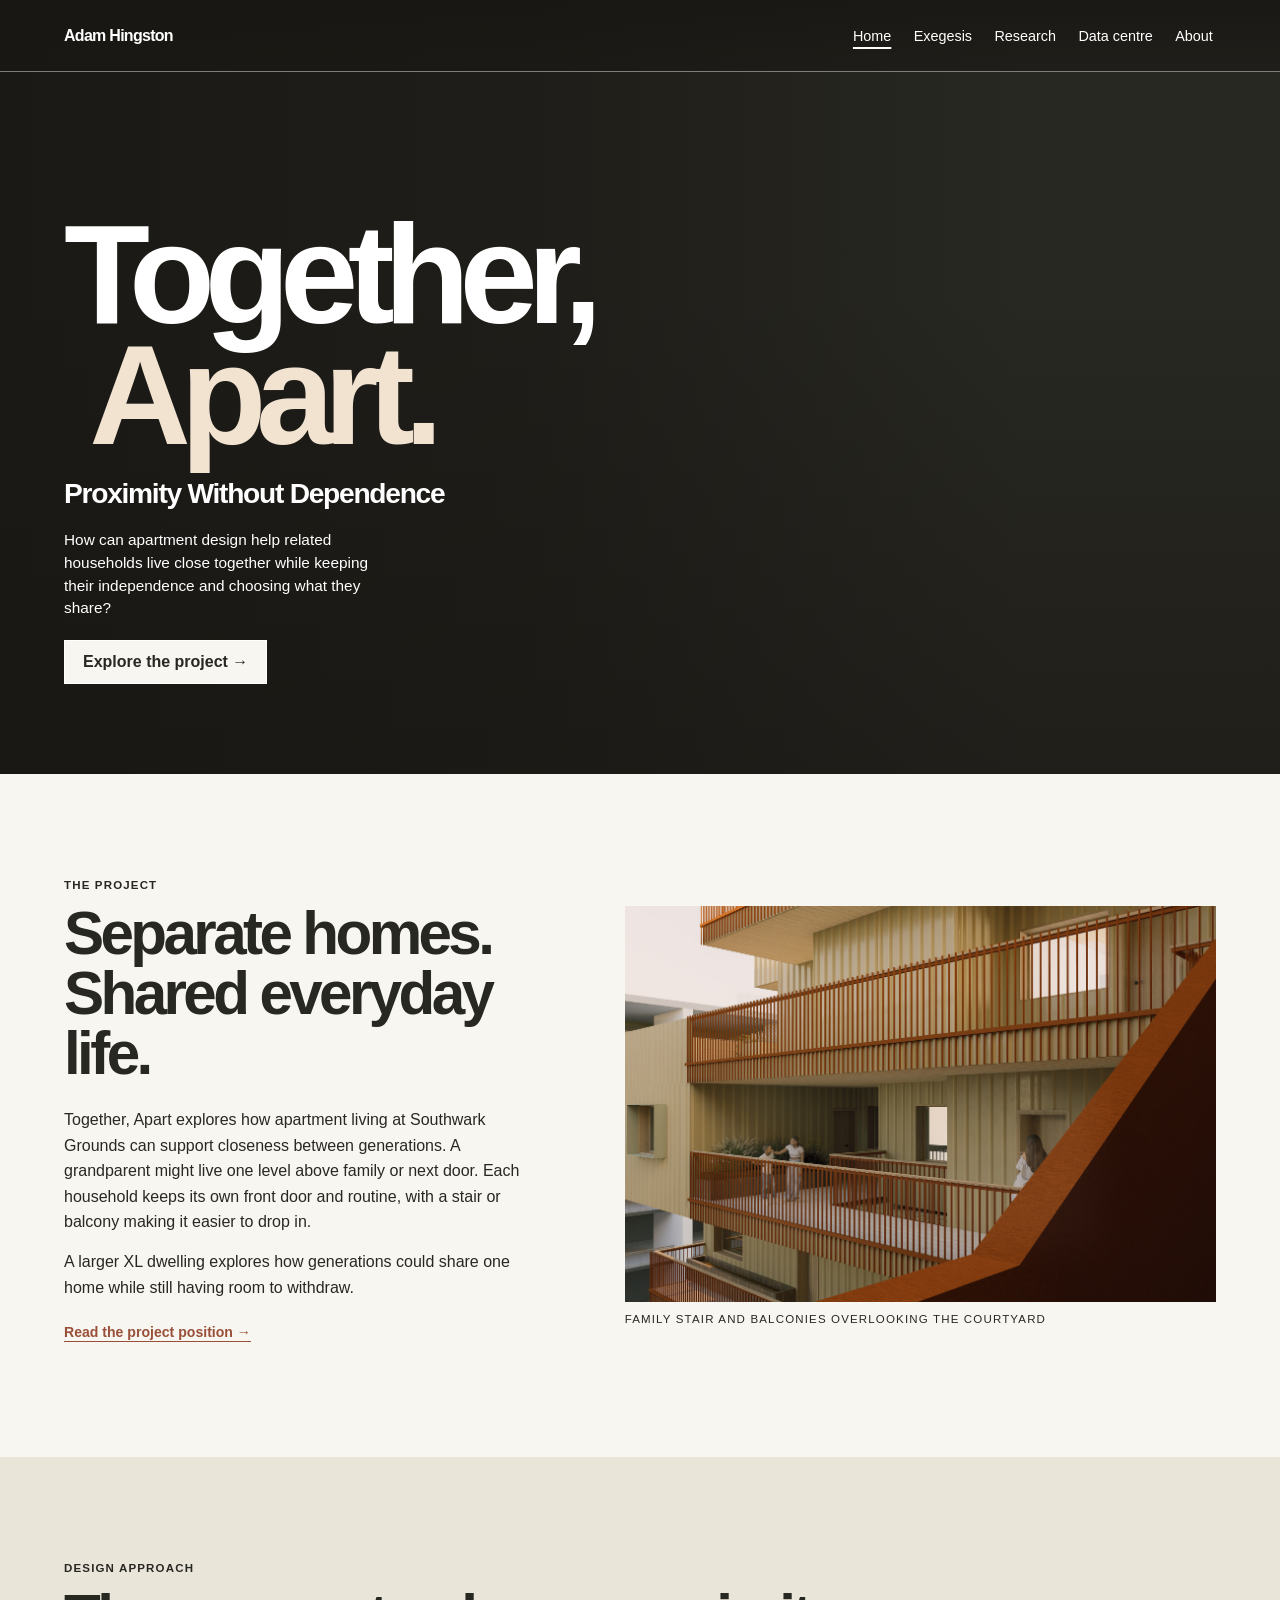
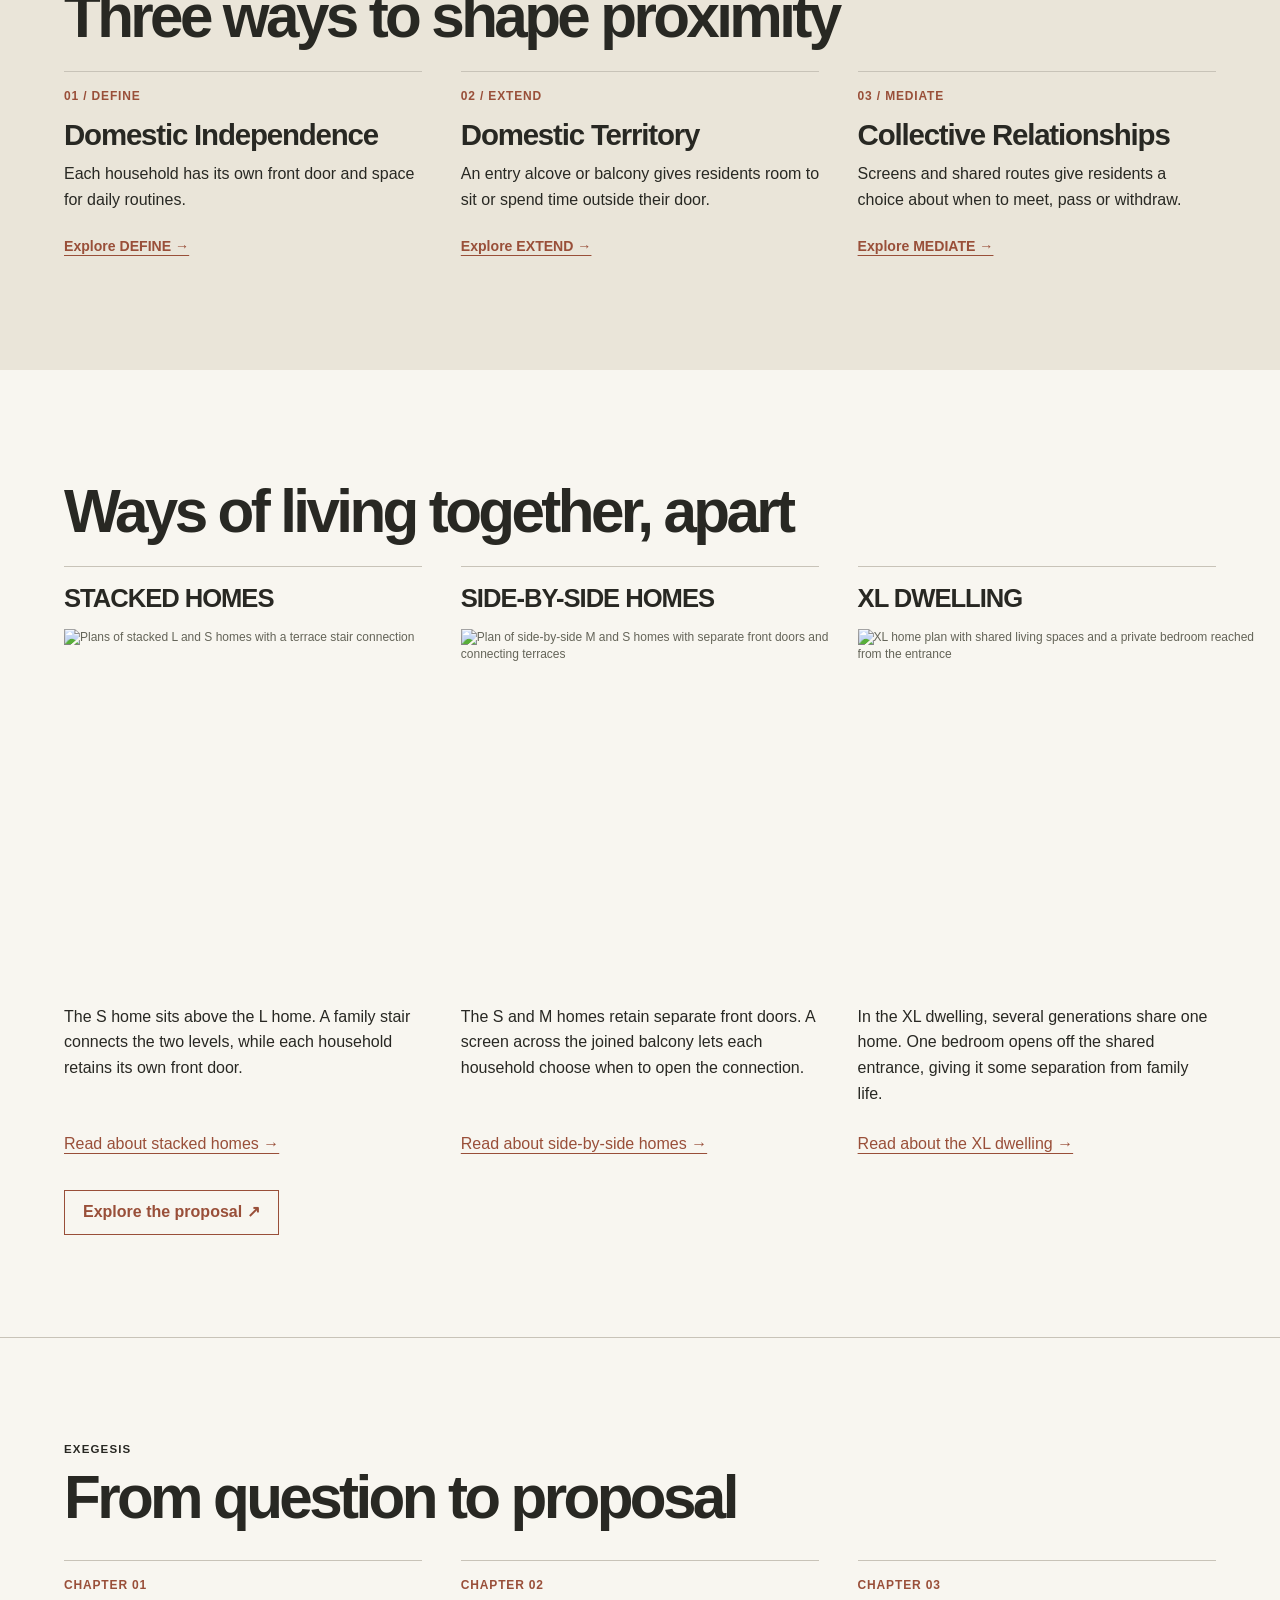
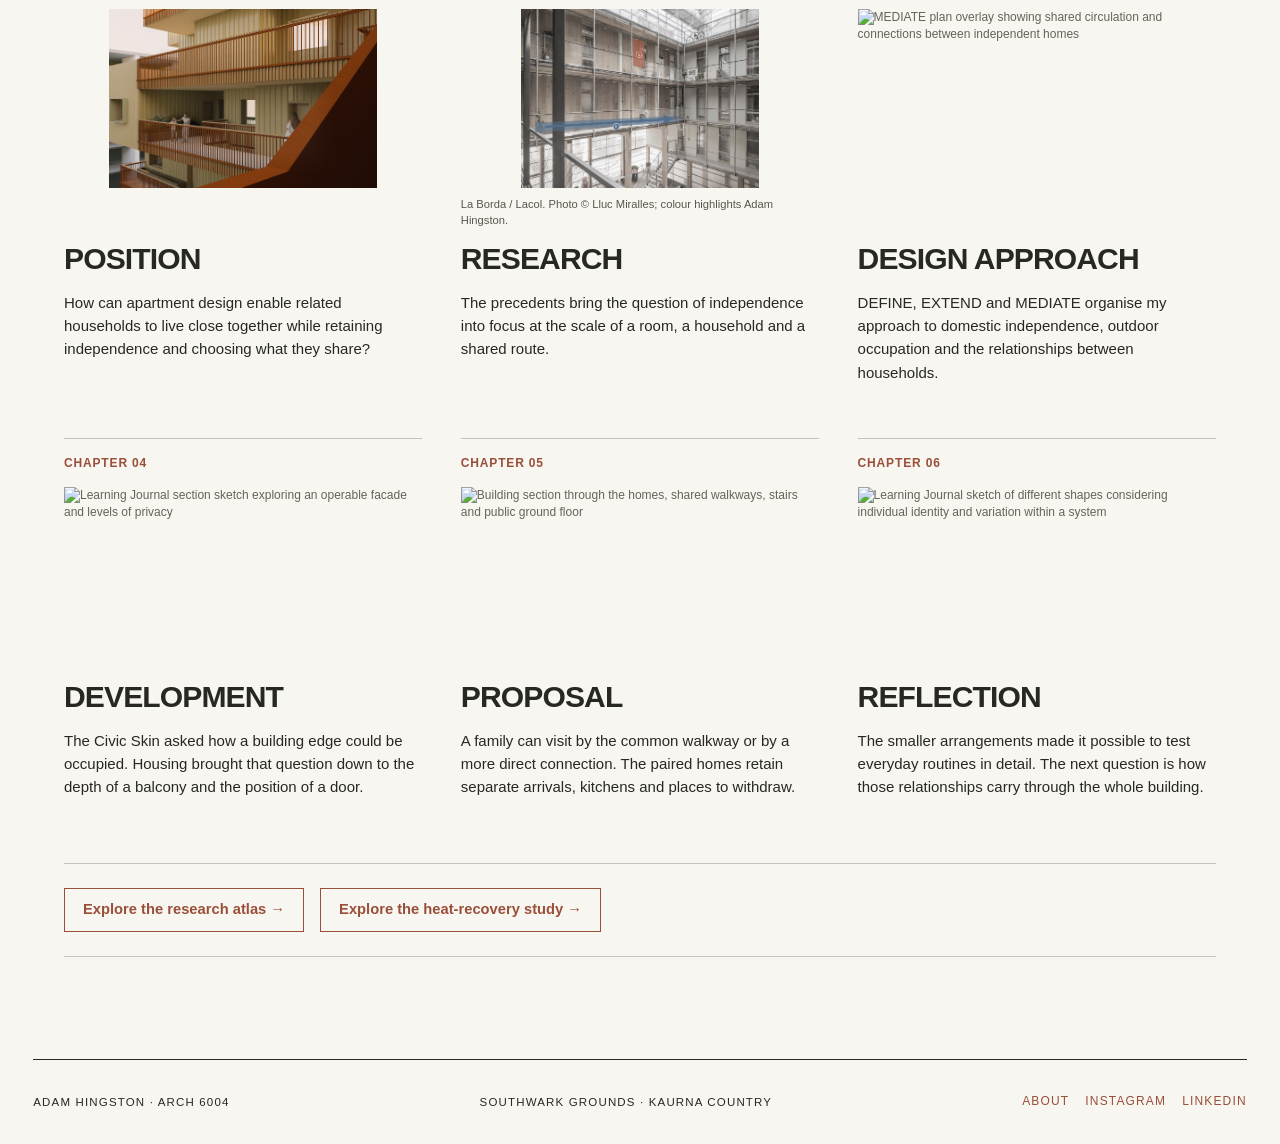
==== commit 72a3a307: "Adapt the Together Apart homepage to the editorial mock-up" ====
--- a/index.html
+++ b/index.html
@@ -3,16 +3,16 @@
 <head>
 <meta charset="utf-8">
 <meta name="viewport" content="width=device-width,initial-scale=1">
-<title>Together, Apart | Proximity Without Dependence</title>
-<meta name="description" content="How can apartment design enable related households to live close together while retaining independence and choosing what they share?">
+<title>Together, Apart. | Multigenerational Housing in Adelaide</title>
+<meta name="description" content="Explore Adam Hingston’s Master of Architecture graduate project at Southwark Grounds, Adelaide: independent apartments, connected households and shared domestic spaces.">
 <link rel="preload" href="assets/fonts/montserrat-latin.woff" as="font" type="font/woff" crossorigin>
 <link rel="stylesheet" href="atlas.css?v=20261117-release"><script src="assets/js/image-guard.js?v=20261115" defer></script><link rel="icon" type="image/svg+xml" href="favicon.svg?v=20261116"><link rel="icon" type="image/x-icon" sizes="16x16 32x32 48x48" href="favicon.ico?v=20261116">
 <link rel="canonical" href="https://hingstonadam.github.io/together-apart-atlas/">
 <meta property="og:type" content="website">
 <meta property="og:site_name" content="Together, Apart.">
 <meta property="og:locale" content="en_AU">
-<meta property="og:title" content="Together, Apart | Proximity Without Dependence">
-<meta property="og:description" content="How can apartment design enable related households to live close together while retaining independence and choosing what they share?">
+<meta property="og:title" content="Together, Apart. | Multigenerational Housing in Adelaide">
+<meta property="og:description" content="Explore Adam Hingston’s Master of Architecture graduate project at Southwark Grounds, Adelaide: independent apartments, connected households and shared domestic spaces.">
 <meta property="og:url" content="https://hingstonadam.github.io/together-apart-atlas/">
 <meta property="og:image" content="https://hingstonadam.github.io/together-apart-atlas/assets/social/together-apart-share-20261116.jpg">
 <meta property="og:image:secure_url" content="https://hingstonadam.github.io/together-apart-atlas/assets/social/together-apart-share-20261116.jpg">
@@ -21,20 +21,72 @@
 <meta property="og:image:height" content="630">
 <meta property="og:image:alt" content="Together, Apart. Proximity Without Dependence. Adam Hingston. A courtyard render showing balconies and shared galleries at Southwark Grounds.">
 <meta name="twitter:card" content="summary_large_image">
-<meta name="twitter:title" content="Together, Apart | Proximity Without Dependence">
-<meta name="twitter:description" content="How can apartment design enable related households to live close together while retaining independence and choosing what they share?">
+<meta name="twitter:title" content="Together, Apart. | Multigenerational Housing in Adelaide">
+<meta name="twitter:description" content="Explore Adam Hingston’s Master of Architecture graduate project at Southwark Grounds, Adelaide: independent apartments, connected households and shared domestic spaces.">
 <meta name="twitter:image" content="https://hingstonadam.github.io/together-apart-atlas/assets/social/together-apart-share-20261116.jpg">
 <meta name="twitter:image:alt" content="Together, Apart. Proximity Without Dependence. Adam Hingston. A courtyard render showing balconies and shared galleries at Southwark Grounds.">
+<script type="application/ld+json">{"@context":"https://schema.org","@graph":[{"@type":"WebSite","@id":"https://hingstonadam.github.io/together-apart-atlas/#website","url":"https://hingstonadam.github.io/together-apart-atlas/","name":"Together, Apart.","inLanguage":"en-AU"},{"@type":"CreativeWork","@id":"https://hingstonadam.github.io/together-apart-atlas/#project","name":"Together, Apart. — Proximity Without Dependence","description":"Explore Adam Hingston’s Master of Architecture graduate project at Southwark Grounds, Adelaide: independent apartments, connected households and shared domestic spaces.","url":"https://hingstonadam.github.io/together-apart-atlas/","author":{"@type":"Person","name":"Adam Hingston","url":"https://hingstonadam.github.io/together-apart-atlas/about/"},"inLanguage":"en-AU","spatialCoverage":{"@type":"Place","name":"Southwark Grounds, Adelaide, South Australia, Australia"},"about":["Multigenerational housing","Apartment design","Domestic independence"]}]}</script>
+<link rel="stylesheet" href="home.css">
 </head>
 <body class="home"><a class="skip-link" href="#main-content">Skip to content</a>
-<header class="masthead"><a class="brand" href="./">Adam Hingston</a><nav aria-label="Main navigation"><a href="./" aria-current="page">Home</a><a href="exegesis/">Exegesis</a><a href="research/">Research</a><a href="data-centre/">Data centre</a><a href="about/">About</a></nav></header>
+<header class="masthead"><a class="brand" href="./">Adam Hingston</a><nav aria-label="Main navigation"><a href="./" aria-current="page">Home</a><a href="exegesis/">Exegesis</a><a href="research/">Research</a><a href="data-centre/">Data centre</a><a href="about/">About</a></nav>
+<details class="mobile-menu"><summary>Menu</summary><nav aria-label="Main navigation"><a href="./" aria-current="page">Home</a><a href="exegesis/">Exegesis</a><a href="research/">Research</a><a href="data-centre/">Data centre</a><a href="about/">About</a></nav></details></header>
 <main id="main-content" tabindex="-1">
 <figure class="hero"><img src="./assets/renders/home-cover.jpg?v=renders261115" width="2400" height="1609" fetchpriority="high" alt="Courtyard planting and shared walkways beneath independent apartments at Southwark Grounds."><figcaption><h1>Together,<br><em>Apart.</em></h1><p class="subtitle">Proximity Without Dependence</p>
-<p class="intro-copy">How can apartment design enable related households to live close together while retaining independence and choosing what they share? Together, Apart investigates how apartments can support downsizing and multigenerational living while giving residents choices about privacy, independence and shared life.</p>
-<a class="button primary" href="./exegesis/">Explore the exegesis →</a>
+<p class="intro-copy">How can apartment design help related households live close together while keeping their independence and choosing what they share?</p>
+<a class="button primary" href="./exegesis/position/">Explore the project →</a>
 </figcaption></figure>
-<nav class="chapters" aria-labelledby="home-chapters-title">
-<h2 id="home-chapters-title" class="visually-hidden">Exegesis chapters</h2>
+
+<section class="home-introduction home-field" aria-labelledby="home-introduction-title">
+  <div>
+    <p class="eyebrow">The project</p>
+    <h2 id="home-introduction-title">Separate homes.<br>Shared everyday life.</h2>
+    <p>Together, Apart explores how apartment living at Southwark Grounds can support closeness between generations. A grandparent might live one level above family or next door. Each household keeps its own front door and routine, with a stair or balcony making it easier to drop in.</p>
+    <p>A larger XL dwelling explores how generations could share one home while still having room to withdraw.</p>
+    <a href="./exegesis/position/">Read the project position →</a>
+  </div>
+  <figure>
+    <img src="./assets/renders/home-card-01-position.jpg?v=renders261115additional" width="2400" height="1607" alt="Apartment balconies and a connecting stair overlooking the courtyard." loading="lazy" decoding="async">
+    <figcaption>Family stair and balconies overlooking the courtyard</figcaption>
+  </figure>
+</section>
+<section class="home-drivers" aria-labelledby="home-drivers-title">
+  <div class="home-field">
+    <p class="eyebrow">Design approach</p>
+    <h2 id="home-drivers-title">Three ways to shape proximity</h2>
+    <div class="home-driver-grid">
+      <article class="home-driver">
+        <p class="number">01 / Define</p>
+        <h3>Domestic Independence</h3>
+        <p>Each household has its own front door and space for daily routines.</p>
+        <a href="./exegesis/design-approach/#fig-11">Explore DEFINE →</a>
+      </article>
+      <article class="home-driver">
+        <p class="number">02 / Extend</p>
+        <h3>Domestic Territory</h3>
+        <p>An entry alcove or balcony gives residents room to sit or spend time outside their door.</p>
+        <a href="./exegesis/design-approach/#fig-18">Explore EXTEND →</a>
+      </article>
+      <article class="home-driver">
+        <p class="number">03 / Mediate</p>
+        <h3>Collective Relationships</h3>
+        <p>Screens and shared routes give residents a choice about when to meet, pass or withdraw.</p>
+        <a href="./exegesis/design-approach/#fig-23">Explore MEDIATE →</a>
+      </article>
+    </div>
+  </div>
+</section>
+<section class="feature" aria-labelledby="home-dwellings-title">
+<div class="feature-copy"><h2 id="home-dwellings-title">Ways of living together, apart</h2>
+<div class="dwelling-studies"><article class="dwelling-study" id="stacked-homes" aria-labelledby="stacked-homes-title"><h3 id="stacked-homes-title">Stacked homes</h3><figure class="slot dwelling-plan" id="vertical-plan"><img src="./assets/exegesis/drawings/01-stacked-homes-plans.webp" width="2400" height="2241" loading="lazy" decoding="async" alt="Plans of stacked L and S homes with a terrace stair connection"></figure><p>The S home sits above the L home. A family stair connects the two levels, while each household retains its own front door.</p><a class="dwelling-link" href="./exegesis/proposal/#stacked-homes">Read about stacked homes →</a></article>
+<article class="dwelling-study" id="side-by-side-homes" aria-labelledby="side-by-side-homes-title"><h3 id="side-by-side-homes-title">Side-by-side homes</h3><figure class="slot dwelling-plan" id="horizontal-plan"><img src="./assets/exegesis/drawings/03-side-by-side-homes-plan.webp" width="2400" height="2134" loading="lazy" decoding="async" alt="Plan of side-by-side M and S homes with separate front doors and connecting terraces"></figure><p>The S and M homes retain separate front doors. A screen across the joined balcony lets each household choose when to open the connection.</p><a class="dwelling-link" href="./exegesis/proposal/#side-by-side-homes">Read about side-by-side homes →</a></article>
+<article class="dwelling-study" id="xl-home" aria-labelledby="xl-home-title"><h3 id="xl-home-title">XL dwelling</h3><figure class="slot dwelling-plan" id="shared-plan"><img src="./assets/exegesis/drawings/04-joint-xl-home-plan.webp" width="2400" height="2145" loading="lazy" decoding="async" alt="XL home plan with shared living spaces and a private bedroom reached from the entrance"></figure><p>In the XL dwelling, several generations share one home. One bedroom opens off the shared entrance, giving it some separation from family life.</p><a class="dwelling-link" href="./exegesis/proposal/#xl-dwelling">Read about the XL dwelling →</a></article></div>
+<a class="button" href="./exegesis/proposal/">Explore the proposal ↗</a></div></section>
+<section class="home-contents home-field" aria-labelledby="home-chapters-title">
+  <p class="eyebrow">Exegesis</p>
+  <h2 id="home-chapters-title">From question to proposal</h2>
+  <nav class="chapters" aria-labelledby="home-chapters-title">
+
 <a class="panel" href="./exegesis/position/" aria-labelledby="num01 ch01" aria-describedby="cap01">
 <span class="number" id="num01">Chapter 01</span>
 <span class="slot chapter-field"><img src="./assets/renders/home-card-01-position.jpg?v=renders261115additional" width="2400" height="1607" alt="Apartment balconies and a connecting stair overlooking the courtyard." loading="lazy" decoding="async"></span>
@@ -65,13 +117,8 @@
 <h3 id="ch06">Reflection</h3>
 <p id="cap06">The smaller arrangements made it possible to test everyday routines in detail. The next question is how those relationships carry through the whole building.</p></a>
 </nav>
-<nav class="resources" aria-label="Supporting studies"><a class="button" href="./research/">Explore the research atlas →</a><a class="button" href="./data-centre/">Explore the heat-recovery study →</a></nav>
-<section class="feature" aria-labelledby="home-dwellings-title">
-<div class="feature-copy"><h2 id="home-dwellings-title">Ways of living /<br> together, apart</h2>
-<p class="dwelling-scroll-hint">Swipe or scroll to compare the three arrangements →</p><div class="dwelling-studies" role="region" aria-label="Dwelling arrangements" tabindex="0"><article class="dwelling-study" id="stacked-homes" aria-labelledby="stacked-homes-title"><h3 id="stacked-homes-title">Stacked homes</h3><figure class="slot dwelling-plan" id="vertical-plan"><img src="./assets/exegesis/drawings/01-stacked-homes-plans.webp" width="2400" height="2241" loading="lazy" decoding="async" alt="Plans of stacked L and S homes with a terrace stair connection"></figure><p>The S home sits above the L home. A family stair connects the two levels, while each household retains its own front door.</p><a class="dwelling-link" href="./exegesis/proposal/#connected-homes">Read about the connected homes →</a></article>
-<article class="dwelling-study" id="side-by-side-homes" aria-labelledby="side-by-side-homes-title"><h3 id="side-by-side-homes-title">Side-by-side homes</h3><figure class="slot dwelling-plan" id="horizontal-plan"><img src="./assets/exegesis/drawings/03-side-by-side-homes-plan.webp" width="2400" height="2134" loading="lazy" decoding="async" alt="Plan of side-by-side M and S homes with separate front doors and connecting terraces"></figure><p>The S and M homes sit side by side. Separate front doors let each household decide when to visit.</p><a class="dwelling-link" href="./exegesis/proposal/#connected-homes">Read about the connected homes →</a></article>
-<article class="dwelling-study" id="xl-home" aria-labelledby="xl-home-title"><h3 id="xl-home-title">XL dwelling</h3><figure class="slot dwelling-plan" id="shared-plan"><img src="./assets/exegesis/drawings/04-joint-xl-home-plan.webp" width="2400" height="2145" loading="lazy" decoding="async" alt="XL home plan with shared living spaces and a private bedroom reached from the entrance"></figure><p>In the XL dwelling, several generations share one home. One bedroom opens off the shared entrance, giving it some separation from family life.</p><a class="dwelling-link" href="./exegesis/proposal/#xl-dwelling">Read about the XL dwelling →</a></article></div>
-<a class="button" href="./exegesis/proposal/">Explore the proposal ↗</a></div></section>
-</main><footer><span>Adam Hingston · ARCH 6004</span><span>Southwark Grounds · Kaurna Country</span></footer></body></html>
+  <nav class="resources" aria-label="Supporting studies"><a class="button" href="./research/">Explore the research atlas →</a><a class="button" href="./data-centre/">Explore the heat-recovery study →</a></nav>
+</section>
+</main><footer><span>Adam Hingston · ARCH 6004</span><span>Southwark Grounds · Kaurna Country</span><nav aria-label="Footer links"><a href="./about/">About</a><a href="https://www.instagram.com/adamhingo/">Instagram</a><a href="https://www.linkedin.com/in/adamhingston/">LinkedIn</a></nav></footer></body></html>
 
 
--- a/home.css
+++ b/home.css
@@ -0,0 +1,315 @@
+/* Homepage only. Shared typography, colours and focus styles come from atlas.css. */
+.home {
+  --home-gutter: clamp(1.25rem, 5vw, 5rem);
+  --home-section: clamp(3.5rem, 8vw, 8rem);
+  --home-width: 90rem;
+}
+
+.home .home-field,
+.home .feature-copy {
+  width: min(100%, var(--home-width));
+  margin-inline: auto;
+  padding-inline: var(--home-gutter);
+}
+
+.home > .masthead {
+  position: absolute;
+  z-index: 2;
+  inset: 0 0 auto;
+  padding: .85rem var(--home-gutter);
+  border-color: rgb(255 255 255 / .44);
+  background: linear-gradient(rgb(24 22 18 / .85), rgb(24 22 18 / .56));
+  color: white;
+}
+
+.home .masthead .brand,
+.home .masthead > nav a:is(:link, :visited),
+.home .masthead > nav a:hover {
+  color: white;
+}
+
+.home .masthead a:hover {
+  text-decoration: underline;
+}
+
+.home :is(.hero, .masthead) :focus-visible {
+  outline-color: currentColor;
+}
+
+.home .mobile-menu {
+  display: none;
+}
+
+.home .hero {
+  position: relative;
+  isolation: isolate;
+  display: grid;
+  grid-template-columns: minmax(0, 1fr);
+  min-height: clamp(38rem, 86svh, 58rem);
+  margin: 0;
+  align-items: end;
+  background: var(--ink);
+  color: white;
+}
+
+.home .hero img,
+.home .hero::after {
+  position: absolute;
+  inset: 0;
+  height: 100%;
+  width: 100%;
+}
+
+.home .hero img {
+  object-fit: cover;
+  object-position: center;
+  z-index: -2;
+}
+
+.home .hero::after {
+  content: "";
+  background: linear-gradient(90deg, rgb(24 22 18 / .82), rgb(24 22 18 / .59) 42%, transparent 80%),
+              linear-gradient(0deg, rgb(24 22 18 / .52), transparent 62%);
+  z-index: -1;
+  pointer-events: none;
+}
+
+.home .hero figcaption {
+  grid-column: 1;
+  align-self: end;
+  padding: 8rem var(--home-gutter) clamp(2.5rem, 7vw, 6.5rem);
+  background: transparent;
+  color: inherit;
+}
+
+.home .hero h1 {
+  font-size: clamp(4rem, 11vw, 10rem);
+  font-weight: 550;
+  line-height: .86;
+  letter-spacing: -.075em;
+}
+
+.home .hero h1 em {
+  padding-left: .18em;
+  color: #f2e3d1;
+}
+
+.home .hero .subtitle {
+  margin-top: 1.2rem;
+  font-size: clamp(1.2rem, 2.2vw, 2rem);
+  letter-spacing: -.045em;
+}
+
+.home .hero .intro-copy {
+  margin-top: 1rem;
+  max-width: 38ch;
+}
+
+.home .hero .primary,
+.home .hero .primary:hover {
+  border-color: white;
+}
+
+.home .hero .primary {
+  color: var(--ink);
+  background: var(--paper);
+}
+
+.home .hero .primary:hover {
+  color: white;
+  background: var(--ink);
+}
+
+.home .home-introduction {
+  display: grid;
+  grid-template-columns: minmax(0, .9fr) minmax(0, 1.1fr);
+  align-items: center;
+  gap: clamp(2rem, 6vw, 7rem);
+  padding-block: var(--home-section);
+}
+
+.home .home-introduction figure img {
+  display: block;
+  width: 100%;
+  height: auto;
+}
+
+.home .home-introduction figcaption {
+  padding-top: .7rem;
+}
+
+.home :is(.home-field, .feature) h2 {
+  margin: .6rem 0 1.5rem;
+  font-size: clamp(2rem, 4.7vw, 4.5rem);
+  font-weight: 600;
+  text-transform: none;
+  letter-spacing: -.06em;
+  line-height: .99;
+}
+
+.home .home-introduction p + p {
+  margin-top: .9rem;
+}
+
+.home :is(.home-introduction, .home-driver) a {
+  display: inline-flex;
+  align-items: center;
+  min-height: 44px;
+  margin-top: .6rem;
+  font-size: .88rem;
+  font-weight: 600;
+}
+
+.home .home-drivers {
+  background: var(--light);
+  padding-block: var(--home-section);
+}
+
+.home .home-driver-grid {
+  display: grid;
+  grid-template-columns: repeat(3, minmax(0, 1fr));
+  gap: clamp(1.4rem, 3vw, 3rem);
+}
+
+.home .home-driver {
+  border-top: 1px solid var(--line);
+  display: flex;
+  flex-direction: column;
+  align-items: flex-start;
+  padding-top: 1rem;
+}
+
+.home .home-driver h3 {
+  margin: .9rem 0 .65rem;
+  font-size: clamp(1.25rem, 2.3vw, 2rem);
+  line-height: 1.1;
+  text-transform: none;
+}
+
+.home .home-driver p:not(.number) {
+  margin-bottom: .7rem;
+}
+
+.home .home-driver a {
+  margin-top: auto;
+}
+
+.home .feature {
+  padding-block: var(--home-section);
+}
+
+.home .feature-copy {
+  padding-block: 0;
+}
+
+.home .home-contents {
+  border-top: 1px solid var(--line);
+  padding-block: var(--home-section);
+}
+
+.home .chapters {
+  padding: 0;
+  margin-block: 2rem 3rem;
+}
+
+.home .panel {
+  padding: 1rem 0;
+  border: 0;
+  border-top: 1px solid var(--line);
+}
+
+.home .chapter-field,
+.home .dwelling-plan {
+  border: 0;
+}
+
+.home .resources {
+  padding-inline: 0;
+}
+
+.home footer nav {
+  flex-wrap: wrap;
+  gap: .2rem 1rem;
+}
+
+.home footer nav a {
+  display: inline-flex;
+  align-items: center;
+  min-height: 44px;
+  font-size: .75rem;
+}
+
+@media (max-width: 760px) {
+  .home > .masthead {
+    flex-direction: row;
+    align-items: center;
+    padding-block: .5rem;
+  }
+
+  .home .masthead > nav {
+    display: none;
+  }
+
+  .home .masthead .mobile-menu {
+    display: block;
+    margin: 0;
+    border: 0;
+  }
+
+  .home .mobile-menu summary {
+    min-height: 44px;
+    gap: .65rem;
+    padding: .4rem .25rem;
+    color: white;
+  }
+
+  .home .mobile-menu summary::after {
+    color: currentColor;
+  }
+
+  .home .mobile-menu:not([open]) nav {
+    display: none;
+  }
+
+  .home .masthead .mobile-menu[open] nav {
+    position: absolute;
+    inset: 100% 0 auto;
+    display: flex;
+    flex-direction: column;
+    align-items: stretch;
+    gap: 0;
+    padding: .5rem var(--home-gutter) 1rem;
+    border-bottom: 1px solid var(--line);
+    background: var(--paper);
+  }
+
+  .home .hero {
+    min-height: max(34rem, 76svh);
+  }
+
+  .home .hero img {
+    object-position: 56% center;
+  }
+
+  .home .hero::after {
+    background: linear-gradient(0deg, rgb(24 22 18 / .93), rgb(24 22 18 / .75) 52%, transparent 90%);
+  }
+
+  .home .hero h1 {
+    font-size: clamp(3.35rem, 14vw, 6.5rem);
+  }
+
+  .home .home-introduction,
+  .home .home-driver-grid,
+  .home .dwelling-studies {
+    grid-template-columns: minmax(0, 1fr);
+  }
+
+  .home .dwelling-studies {
+    grid-auto-flow: row;
+    overflow: visible;
+    scroll-snap-type: none;
+    gap: 2rem;
+    padding: 0;
+  }
+}
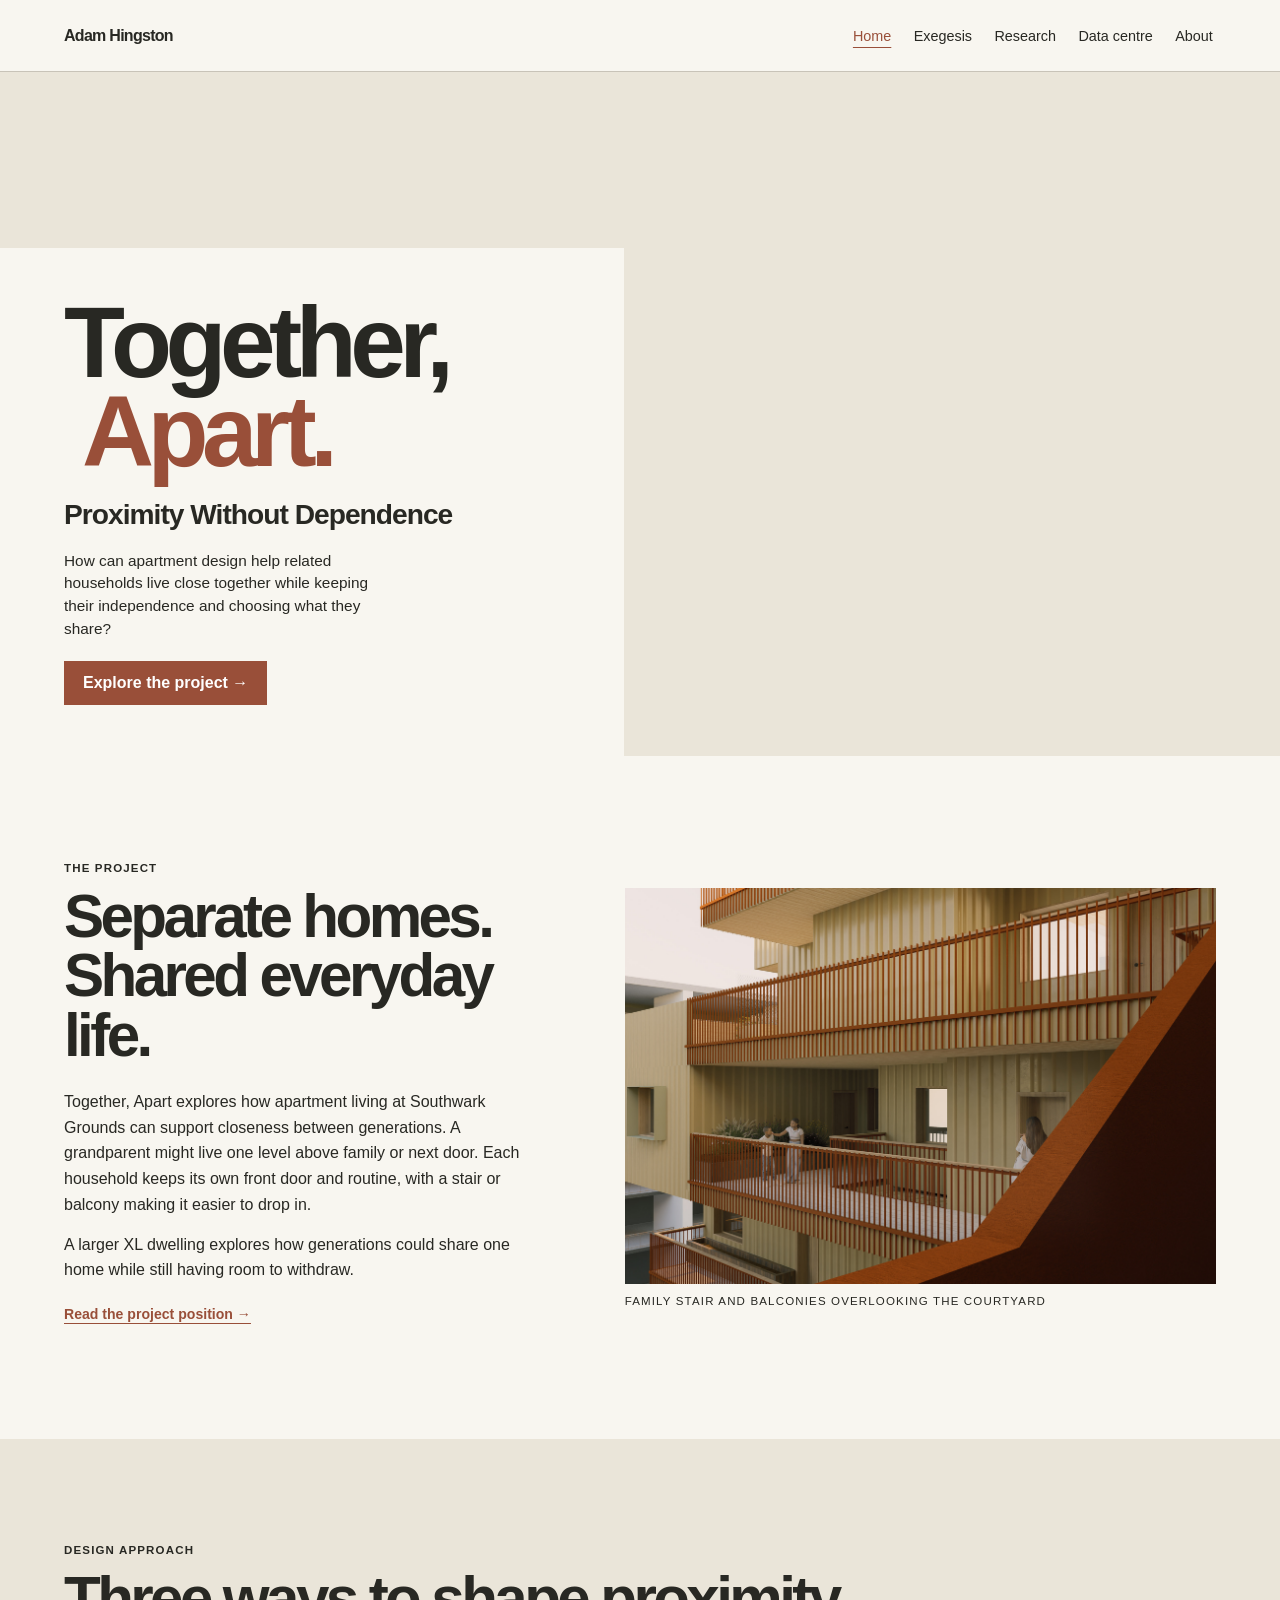
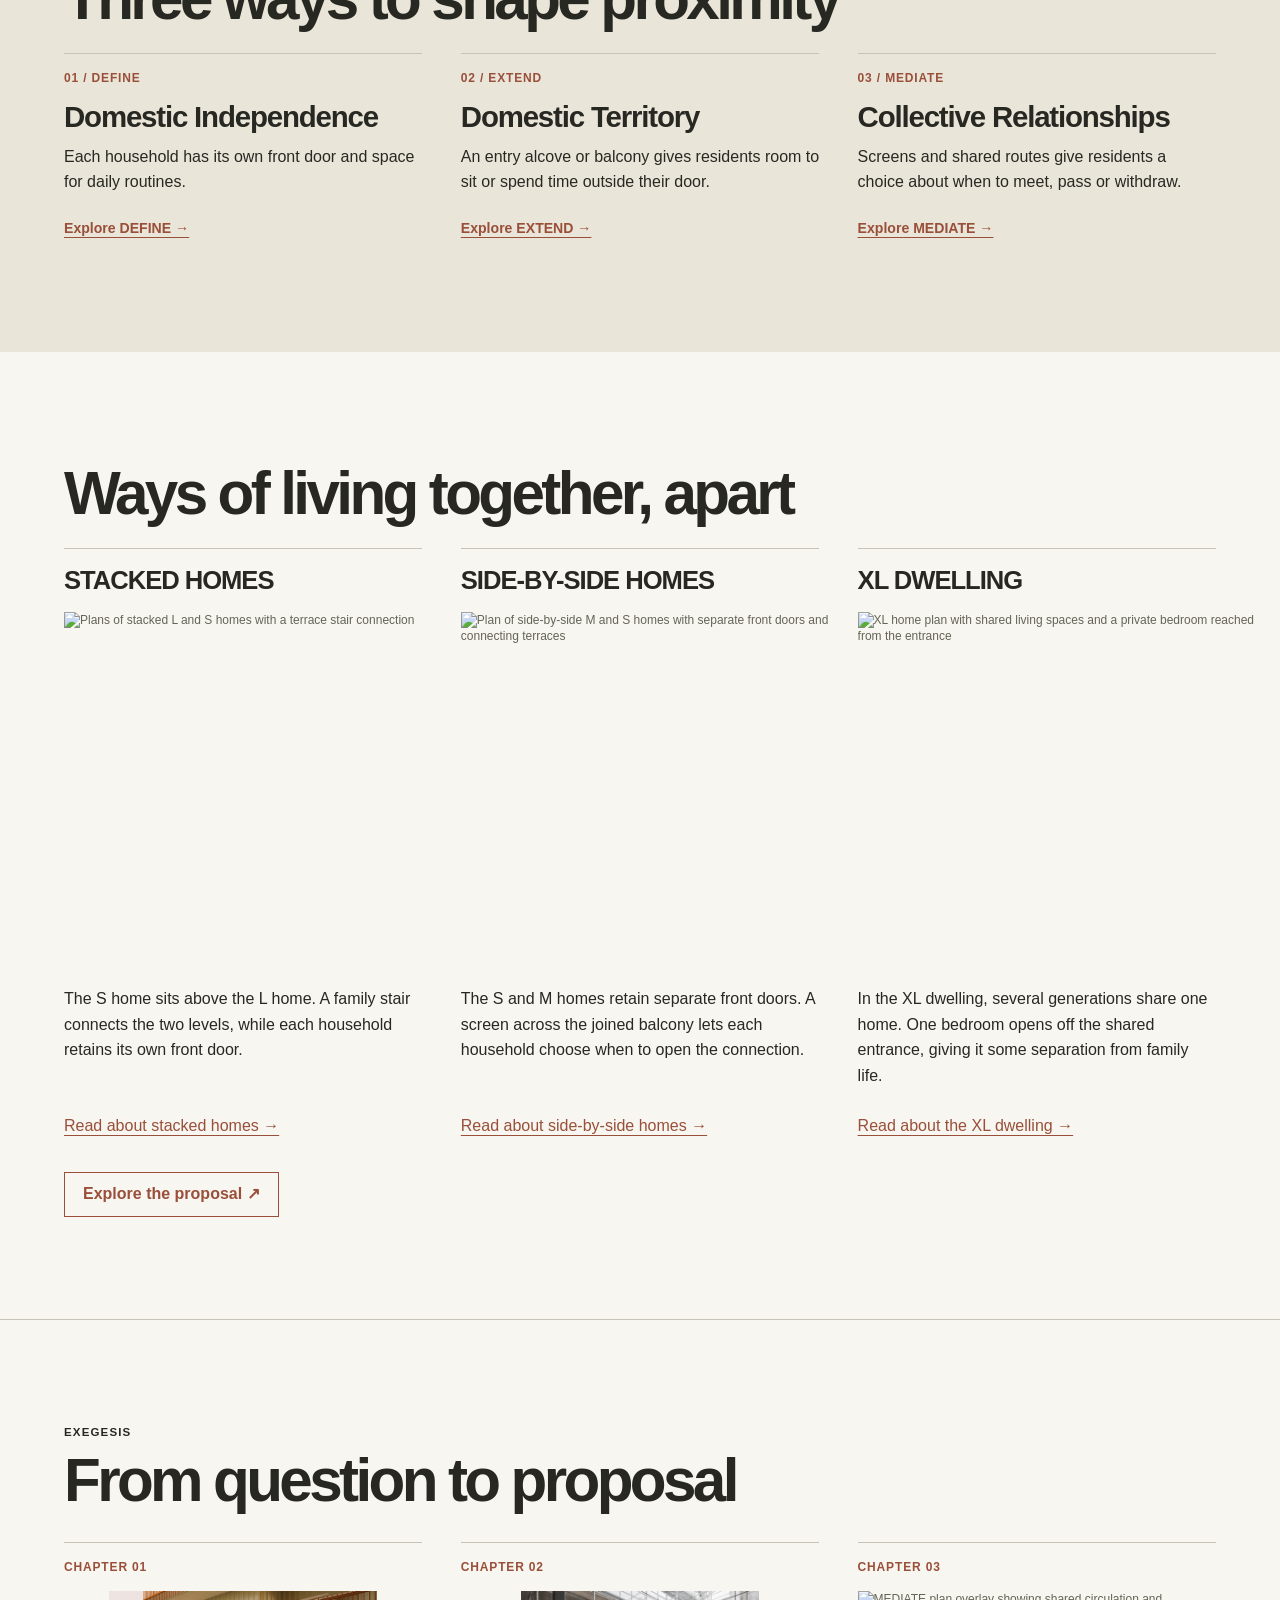
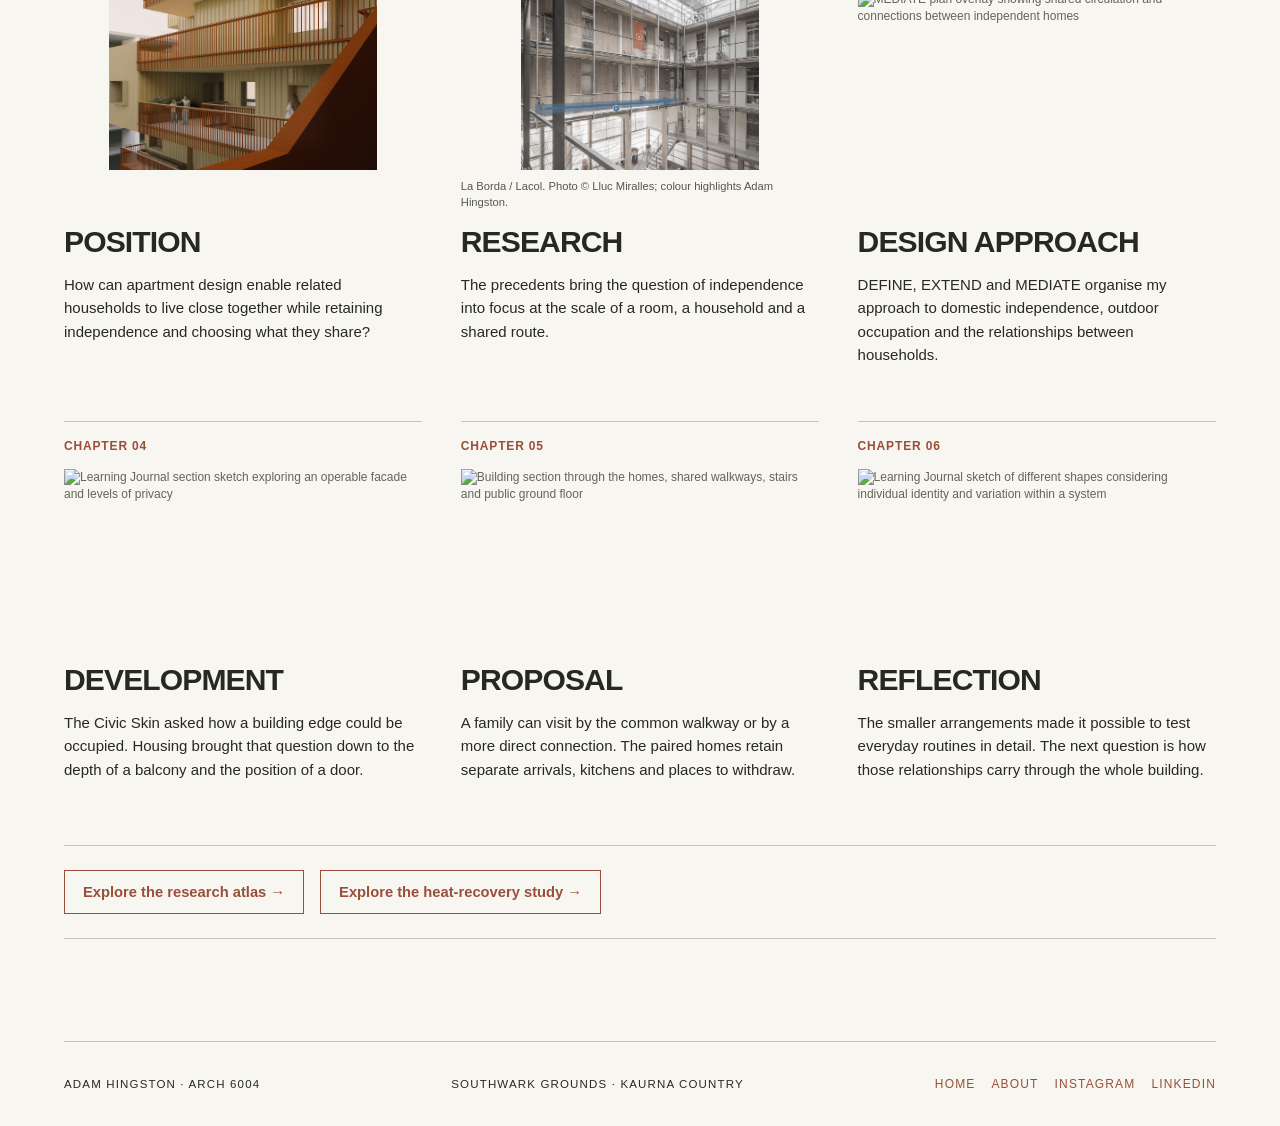
==== commit 9f1fd53a: "Restore the courtyard cover and unify site navigation and styling" ====
--- a/index.html
+++ b/index.html
@@ -6,7 +6,7 @@
 <title>Together, Apart. | Multigenerational Housing in Adelaide</title>
 <meta name="description" content="Explore Adam Hingston’s Master of Architecture graduate project at Southwark Grounds, Adelaide: independent apartments, connected households and shared domestic spaces.">
 <link rel="preload" href="assets/fonts/montserrat-latin.woff" as="font" type="font/woff" crossorigin>
-<link rel="stylesheet" href="atlas.css?v=20261117-release"><script src="assets/js/image-guard.js?v=20261115" defer></script><link rel="icon" type="image/svg+xml" href="favicon.svg?v=20261116"><link rel="icon" type="image/x-icon" sizes="16x16 32x32 48x48" href="favicon.ico?v=20261116">
+<link rel="stylesheet" href="atlas.css?v=20261119-editorial"><script src="assets/js/image-guard.js?v=20261115" defer></script><link rel="icon" type="image/svg+xml" href="favicon.svg?v=20261116"><link rel="icon" type="image/x-icon" sizes="16x16 32x32 48x48" href="favicon.ico?v=20261116">
 <link rel="canonical" href="https://hingstonadam.github.io/together-apart-atlas/">
 <meta property="og:type" content="website">
 <meta property="og:site_name" content="Together, Apart.">
@@ -26,11 +26,14 @@
 <meta name="twitter:image" content="https://hingstonadam.github.io/together-apart-atlas/assets/social/together-apart-share-20261116.jpg">
 <meta name="twitter:image:alt" content="Together, Apart. Proximity Without Dependence. Adam Hingston. A courtyard render showing balconies and shared galleries at Southwark Grounds.">
 <script type="application/ld+json">{"@context":"https://schema.org","@graph":[{"@type":"WebSite","@id":"https://hingstonadam.github.io/together-apart-atlas/#website","url":"https://hingstonadam.github.io/together-apart-atlas/","name":"Together, Apart.","inLanguage":"en-AU"},{"@type":"CreativeWork","@id":"https://hingstonadam.github.io/together-apart-atlas/#project","name":"Together, Apart. — Proximity Without Dependence","description":"Explore Adam Hingston’s Master of Architecture graduate project at Southwark Grounds, Adelaide: independent apartments, connected households and shared domestic spaces.","url":"https://hingstonadam.github.io/together-apart-atlas/","author":{"@type":"Person","name":"Adam Hingston","url":"https://hingstonadam.github.io/together-apart-atlas/about/"},"inLanguage":"en-AU","spatialCoverage":{"@type":"Place","name":"Southwark Grounds, Adelaide, South Australia, Australia"},"about":["Multigenerational housing","Apartment design","Domestic independence"]}]}</script>
-<link rel="stylesheet" href="home.css">
+<link rel="stylesheet" href="home.css?v=20261119-cover">
 </head>
 <body class="home"><a class="skip-link" href="#main-content">Skip to content</a>
-<header class="masthead"><a class="brand" href="./">Adam Hingston</a><nav aria-label="Main navigation"><a href="./" aria-current="page">Home</a><a href="exegesis/">Exegesis</a><a href="research/">Research</a><a href="data-centre/">Data centre</a><a href="about/">About</a></nav>
-<details class="mobile-menu"><summary>Menu</summary><nav aria-label="Main navigation"><a href="./" aria-current="page">Home</a><a href="exegesis/">Exegesis</a><a href="research/">Research</a><a href="data-centre/">Data centre</a><a href="about/">About</a></nav></details></header>
+<header class="masthead">
+<a class="brand" href="/together-apart-atlas/">Adam Hingston</a>
+<nav aria-label="Main navigation"><a href="/together-apart-atlas/" aria-current="page">Home</a><a href="exegesis/">Exegesis</a><a href="research/">Research</a><a href="data-centre/">Data centre</a><a href="about/">About</a></nav>
+<details class="mobile-menu"><summary>Menu</summary><nav aria-label="Main navigation"><a href="/together-apart-atlas/" aria-current="page">Home</a><a href="exegesis/">Exegesis</a><a href="research/">Research</a><a href="data-centre/">Data centre</a><a href="about/">About</a></nav></details>
+</header>
 <main id="main-content" tabindex="-1">
 <figure class="hero"><img src="./assets/renders/home-cover.jpg?v=renders261115" width="2400" height="1609" fetchpriority="high" alt="Courtyard planting and shared walkways beneath independent apartments at Southwark Grounds."><figcaption><h1>Together,<br><em>Apart.</em></h1><p class="subtitle">Proximity Without Dependence</p>
 <p class="intro-copy">How can apartment design help related households live close together while keeping their independence and choosing what they share?</p>
@@ -119,6 +122,6 @@
 </nav>
   <nav class="resources" aria-label="Supporting studies"><a class="button" href="./research/">Explore the research atlas →</a><a class="button" href="./data-centre/">Explore the heat-recovery study →</a></nav>
 </section>
-</main><footer><span>Adam Hingston · ARCH 6004</span><span>Southwark Grounds · Kaurna Country</span><nav aria-label="Footer links"><a href="./about/">About</a><a href="https://www.instagram.com/adamhingo/">Instagram</a><a href="https://www.linkedin.com/in/adamhingston/">LinkedIn</a></nav></footer></body></html>
+</main><footer><span>Adam Hingston · ARCH 6004</span><span>Southwark Grounds · Kaurna Country</span><nav aria-label="Footer links"><a href="/together-apart-atlas/">Home</a><a href="./about/">About</a><a href="https://www.instagram.com/adamhingo/">Instagram</a><a href="https://www.linkedin.com/in/adamhingston/">LinkedIn</a></nav></footer></body></html>
 
 
--- a/atlas.css
+++ b/atlas.css
@@ -906,3 +906,143 @@
 
 /* Chapter actions share the site's minimum touch height. */
 .journal main a.action { display: inline-flex; align-items: center; min-height: 44px; }
+
+/* Shared editorial layout */
+:root {
+  --editorial-gutter: clamp(1.25rem, 5vw, 5rem);
+  --editorial-width: 90rem;
+  --editorial-heading: clamp(2.4rem, 5.1vw, 5rem);
+}
+
+body > .masthead {
+  position: relative;
+  z-index: 5;
+  padding: .85rem var(--editorial-gutter);
+  background: var(--paper);
+  color: var(--ink);
+}
+
+:is(.home, .journal) .masthead nav a:is(:hover, [aria-current]) {
+  color: var(--clay);
+  text-decoration: underline;
+}
+
+.masthead .mobile-menu {
+  display: none;
+}
+
+.journal main {
+  width: min(calc(100% - 2 * var(--editorial-gutter)), var(--editorial-width));
+}
+
+.journal :is(.j-title, .exegesis-contents h1, .study-field h1, .about-profile h1) {
+  font-size: var(--editorial-heading);
+  font-weight: 600;
+  letter-spacing: -.06em;
+  line-height: 1;
+  text-transform: none;
+  text-wrap: balance;
+}
+
+.journal .j-title {
+  border-color: var(--line);
+}
+
+.journal .exegesis-chapter-grid {
+  grid-template-columns: repeat(3, minmax(0, 1fr));
+  gap: var(--site-gap);
+}
+
+.journal .exegesis-chapter {
+  color: var(--ink);
+}
+
+.journal .exegesis-chapter:hover h2 {
+  color: var(--clay);
+  text-decoration: underline;
+  text-underline-offset: .2em;
+}
+
+body > footer,
+.home > footer {
+  width: auto;
+  margin-inline: var(--editorial-gutter);
+  padding-block: 1.25rem;
+  border-top: 1px solid var(--line);
+}
+
+footer .footer-home {
+  display: inline-flex;
+  align-items: center;
+  min-height: 44px;
+  color: var(--clay);
+}
+
+@media (max-width: 900px) {
+  .journal .exegesis-chapter-grid {
+    grid-template-columns: repeat(2, minmax(0, 1fr));
+  }
+}
+
+@media (max-width: 760px) {
+  body > .masthead {
+    flex-direction: row;
+    align-items: center;
+    padding-block: .5rem;
+  }
+
+  .masthead > nav,
+  .masthead .mobile-menu:not([open]) nav {
+    display: none;
+  }
+
+  .masthead .mobile-menu {
+    display: block;
+    margin: 0;
+    border: 0;
+  }
+
+  .masthead .mobile-menu summary {
+    display: flex;
+    align-items: center;
+    gap: .65rem;
+    min-height: 44px;
+    padding: .4rem .25rem;
+    font-size: .9rem;
+    font-weight: 650;
+    color: var(--ink);
+    cursor: pointer;
+  }
+
+  .masthead .mobile-menu summary::after {
+    content: "+";
+    color: var(--clay);
+  }
+
+  .masthead .mobile-menu[open] summary::after {
+    content: "−";
+  }
+
+  .masthead .mobile-menu[open] nav {
+    position: absolute;
+    inset: 100% 0 auto;
+    display: flex;
+    flex-direction: column;
+    align-items: stretch;
+    gap: 0;
+    padding: .5rem var(--editorial-gutter) 1rem;
+    border-block: 1px solid var(--line);
+    background: var(--paper);
+  }
+
+  .masthead .mobile-menu nav a {
+    justify-content: start;
+    padding-inline: .25rem;
+  }
+}
+
+@media (max-width: 600px) {
+  .journal .exegesis-chapter-grid {
+    grid-template-columns: minmax(0, 1fr);
+  }
+}
--- a/home.css
+++ b/home.css
@@ -1,8 +1,8 @@
 /* Homepage only. Shared typography, colours and focus styles come from atlas.css. */
 .home {
-  --home-gutter: clamp(1.25rem, 5vw, 5rem);
+  --home-gutter: var(--editorial-gutter);
   --home-section: clamp(3.5rem, 8vw, 8rem);
-  --home-width: 90rem;
+  --home-width: var(--editorial-width);
 }
 
 .home .home-field,
@@ -12,112 +12,60 @@
   padding-inline: var(--home-gutter);
 }
 
-.home > .masthead {
-  position: absolute;
-  z-index: 2;
-  inset: 0 0 auto;
-  padding: .85rem var(--home-gutter);
-  border-color: rgb(255 255 255 / .44);
-  background: linear-gradient(rgb(24 22 18 / .85), rgb(24 22 18 / .56));
-  color: white;
-}
-
-.home .masthead .brand,
-.home .masthead > nav a:is(:link, :visited),
-.home .masthead > nav a:hover {
-  color: white;
-}
-
-.home .masthead a:hover {
-  text-decoration: underline;
-}
-
-.home :is(.hero, .masthead) :focus-visible {
-  outline-color: currentColor;
-}
-
-.home .mobile-menu {
-  display: none;
-}
-
 .home .hero {
   position: relative;
   isolation: isolate;
   display: grid;
   grid-template-columns: minmax(0, 1fr);
-  min-height: clamp(38rem, 86svh, 58rem);
+  min-height: clamp(34rem, 76svh, 54rem);
   margin: 0;
   align-items: end;
-  background: var(--ink);
-  color: white;
-}
-
-.home .hero img,
-.home .hero::after {
+  background: var(--light);
+  color: var(--ink);
+}
+
+.home .hero img {
   position: absolute;
   inset: 0;
+  width: 100%;
   height: 100%;
-  width: 100%;
-}
-
-.home .hero img {
   object-fit: cover;
   object-position: center;
-  z-index: -2;
-}
-
-.home .hero::after {
-  content: "";
-  background: linear-gradient(90deg, rgb(24 22 18 / .82), rgb(24 22 18 / .59) 42%, transparent 80%),
-              linear-gradient(0deg, rgb(24 22 18 / .52), transparent 62%);
-  z-index: -1;
-  pointer-events: none;
+  z-index: 0;
 }
 
 .home .hero figcaption {
+  position: relative;
+  z-index: 1;
   grid-column: 1;
+  justify-self: start;
   align-self: end;
-  padding: 8rem var(--home-gutter) clamp(2.5rem, 7vw, 6.5rem);
-  background: transparent;
-  color: inherit;
+  width: min(100%, 39rem);
+  padding: clamp(1.25rem, 4vw, 3.5rem) var(--home-gutter);
+  background: var(--paper);
+  color: var(--ink);
 }
 
 .home .hero h1 {
-  font-size: clamp(4rem, 11vw, 10rem);
-  font-weight: 550;
-  line-height: .86;
-  letter-spacing: -.075em;
+  font-size: clamp(3.6rem, 7.8vw, 7.5rem);
+  font-weight: 600;
+  line-height: .89;
+  letter-spacing: -.065em;
 }
 
 .home .hero h1 em {
   padding-left: .18em;
-  color: #f2e3d1;
+  color: var(--clay);
 }
 
 .home .hero .subtitle {
   margin-top: 1.2rem;
-  font-size: clamp(1.2rem, 2.2vw, 2rem);
-  letter-spacing: -.045em;
+  font-size: clamp(1.2rem, 2.2vw, 1.85rem);
 }
 
 .home .hero .intro-copy {
   margin-top: 1rem;
   max-width: 38ch;
-}
-
-.home .hero .primary,
-.home .hero .primary:hover {
-  border-color: white;
-}
-
-.home .hero .primary {
-  color: var(--ink);
-  background: var(--paper);
-}
-
-.home .hero .primary:hover {
-  color: white;
-  background: var(--ink);
 }
 
 .home .home-introduction {
@@ -240,63 +188,26 @@
 }
 
 @media (max-width: 760px) {
-  .home > .masthead {
-    flex-direction: row;
-    align-items: center;
-    padding-block: .5rem;
-  }
-
-  .home .masthead > nav {
-    display: none;
-  }
-
-  .home .masthead .mobile-menu {
-    display: block;
-    margin: 0;
-    border: 0;
-  }
-
-  .home .mobile-menu summary {
-    min-height: 44px;
-    gap: .65rem;
-    padding: .4rem .25rem;
-    color: white;
-  }
-
-  .home .mobile-menu summary::after {
-    color: currentColor;
-  }
-
-  .home .mobile-menu:not([open]) nav {
-    display: none;
-  }
-
-  .home .masthead .mobile-menu[open] nav {
-    position: absolute;
-    inset: 100% 0 auto;
-    display: flex;
-    flex-direction: column;
-    align-items: stretch;
-    gap: 0;
-    padding: .5rem var(--home-gutter) 1rem;
-    border-bottom: 1px solid var(--line);
-    background: var(--paper);
-  }
-
   .home .hero {
-    min-height: max(34rem, 76svh);
+    min-height: 0;
+    align-items: start;
   }
 
   .home .hero img {
-    object-position: 56% center;
-  }
-
-  .home .hero::after {
-    background: linear-gradient(0deg, rgb(24 22 18 / .93), rgb(24 22 18 / .75) 52%, transparent 90%);
+    position: static;
+    grid-area: 1 / 1;
+    height: auto;
+    aspect-ratio: 3 / 2;
+  }
+
+  .home .hero figcaption {
+    grid-row: 2;
+    width: 100%;
+    padding-block: 1.6rem 2rem;
   }
 
   .home .hero h1 {
-    font-size: clamp(3.35rem, 14vw, 6.5rem);
+    font-size: clamp(3.2rem, 13vw, 5.75rem);
   }
 
   .home .home-introduction,
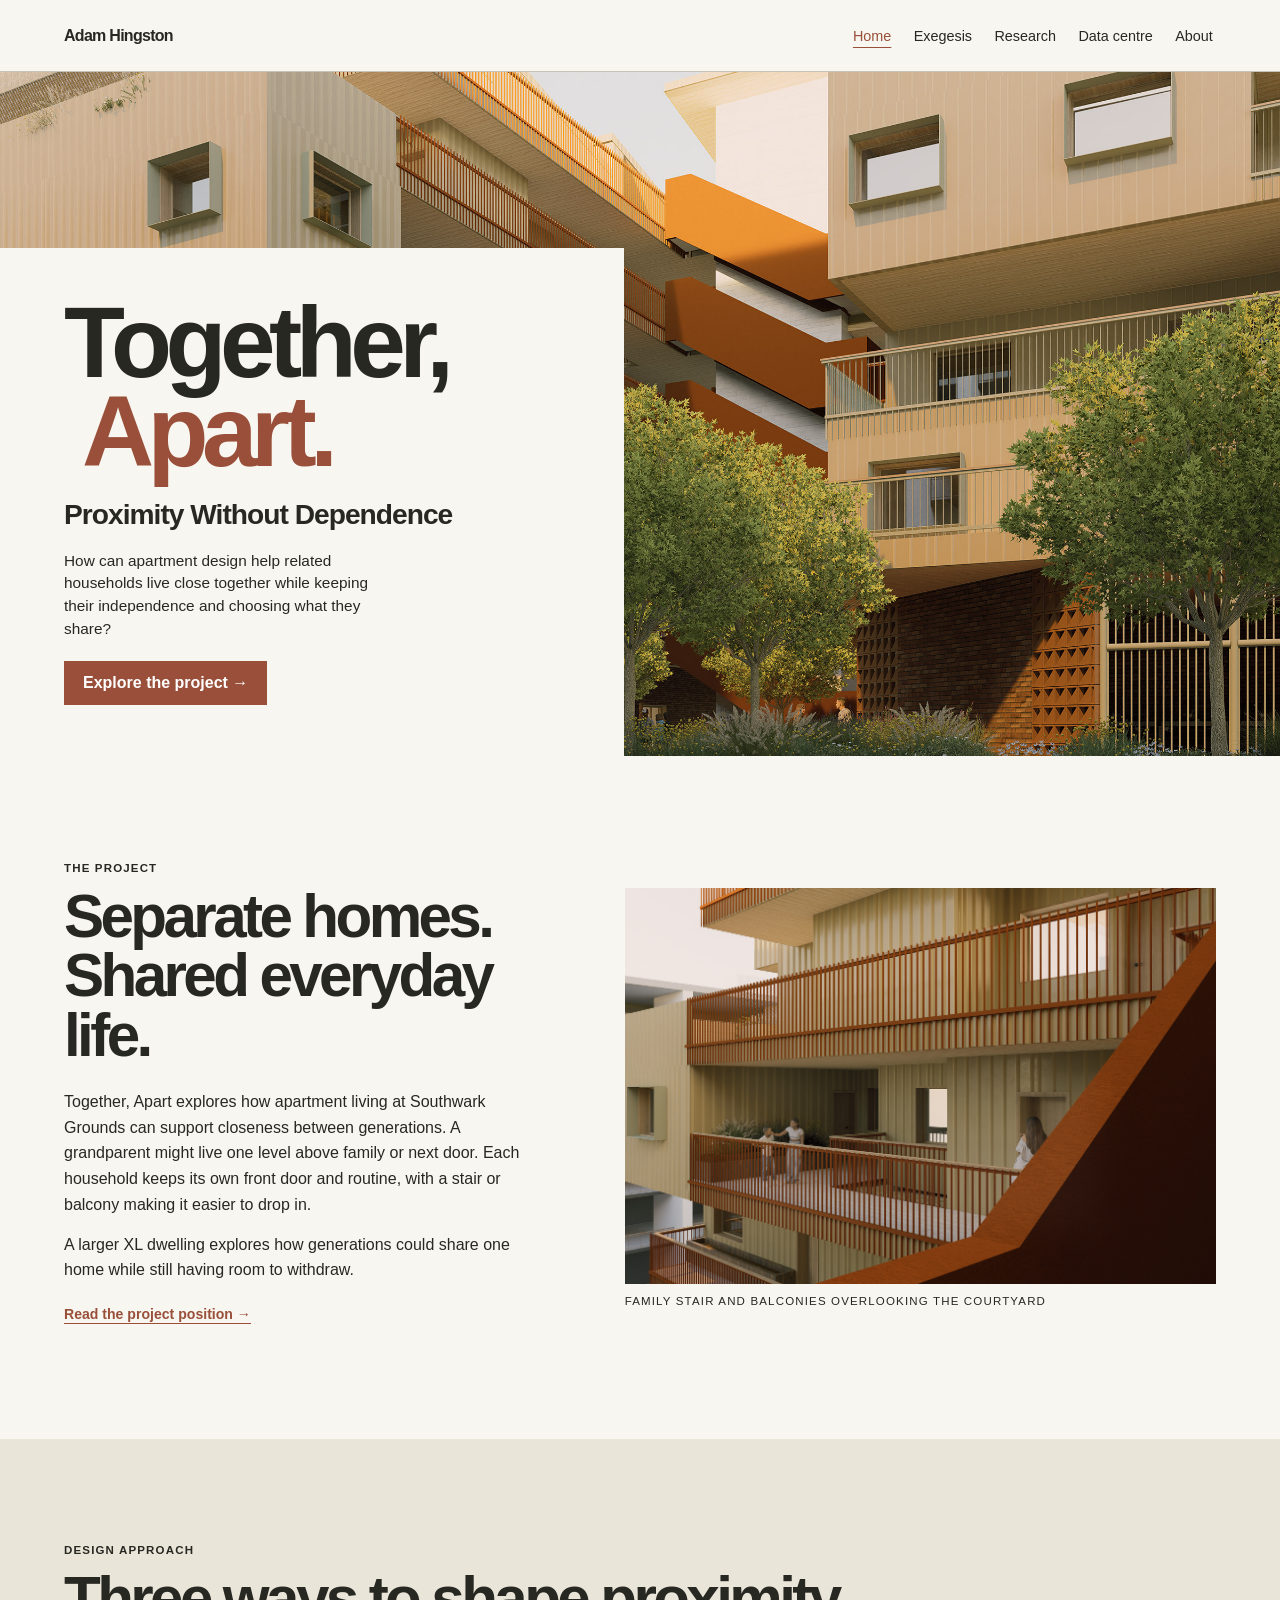
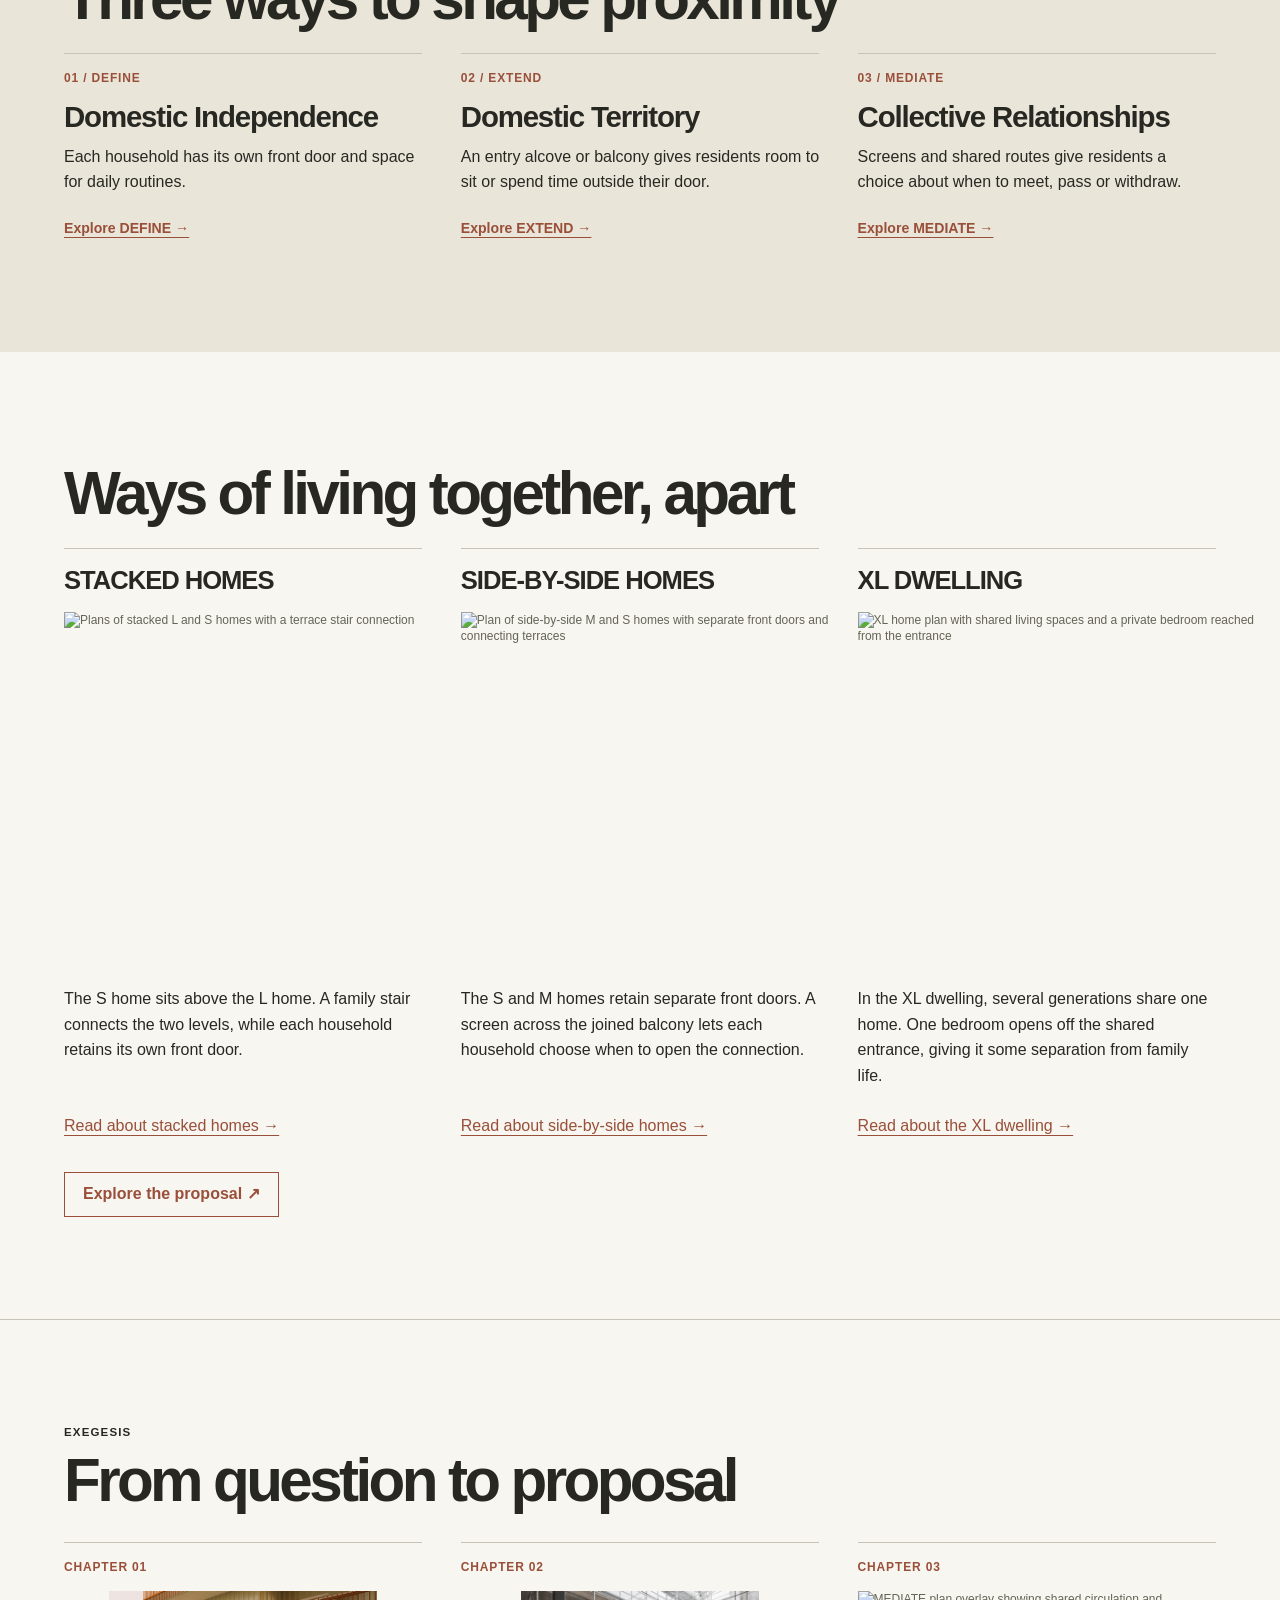
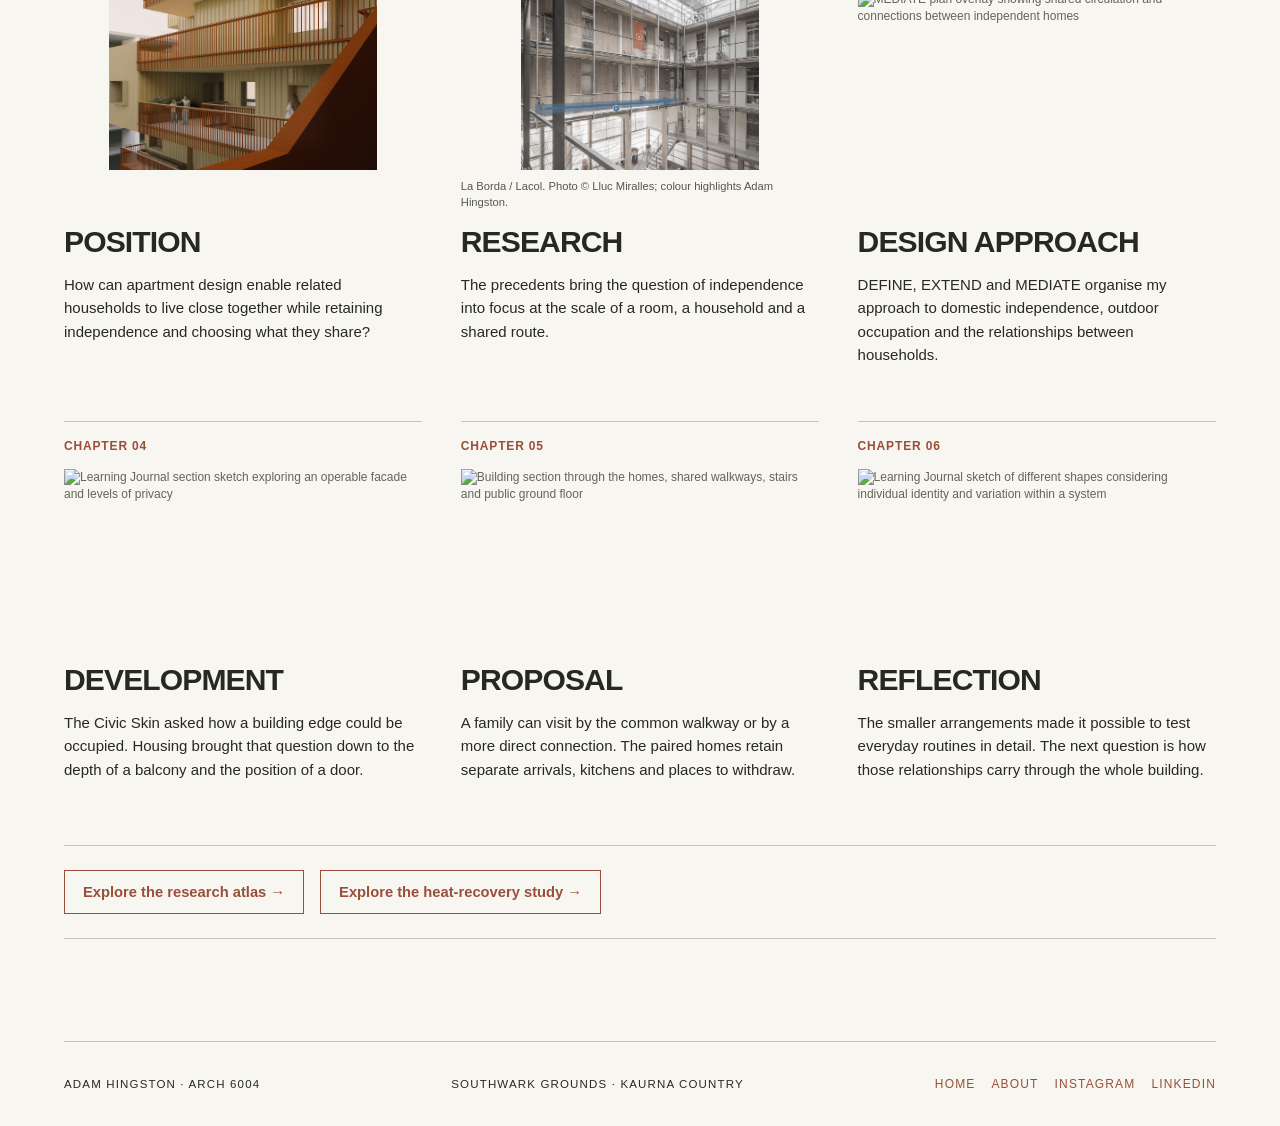
==== commit aafdcb9d: "Reset the cover image grid placement" ====
--- a/index.html
+++ b/index.html
@@ -26,7 +26,7 @@
 <meta name="twitter:image" content="https://hingstonadam.github.io/together-apart-atlas/assets/social/together-apart-share-20261116.jpg">
 <meta name="twitter:image:alt" content="Together, Apart. Proximity Without Dependence. Adam Hingston. A courtyard render showing balconies and shared galleries at Southwark Grounds.">
 <script type="application/ld+json">{"@context":"https://schema.org","@graph":[{"@type":"WebSite","@id":"https://hingstonadam.github.io/together-apart-atlas/#website","url":"https://hingstonadam.github.io/together-apart-atlas/","name":"Together, Apart.","inLanguage":"en-AU"},{"@type":"CreativeWork","@id":"https://hingstonadam.github.io/together-apart-atlas/#project","name":"Together, Apart. — Proximity Without Dependence","description":"Explore Adam Hingston’s Master of Architecture graduate project at Southwark Grounds, Adelaide: independent apartments, connected households and shared domestic spaces.","url":"https://hingstonadam.github.io/together-apart-atlas/","author":{"@type":"Person","name":"Adam Hingston","url":"https://hingstonadam.github.io/together-apart-atlas/about/"},"inLanguage":"en-AU","spatialCoverage":{"@type":"Place","name":"Southwark Grounds, Adelaide, South Australia, Australia"},"about":["Multigenerational housing","Apartment design","Domestic independence"]}]}</script>
-<link rel="stylesheet" href="home.css?v=20261119-cover">
+<link rel="stylesheet" href="home.css?v=20261119-cover-2">
 </head>
 <body class="home"><a class="skip-link" href="#main-content">Skip to content</a>
 <header class="masthead">
--- a/home.css
+++ b/home.css
@@ -26,6 +26,7 @@
 
 .home .hero img {
   position: absolute;
+  grid-area: auto;
   inset: 0;
   width: 100%;
   height: 100%;
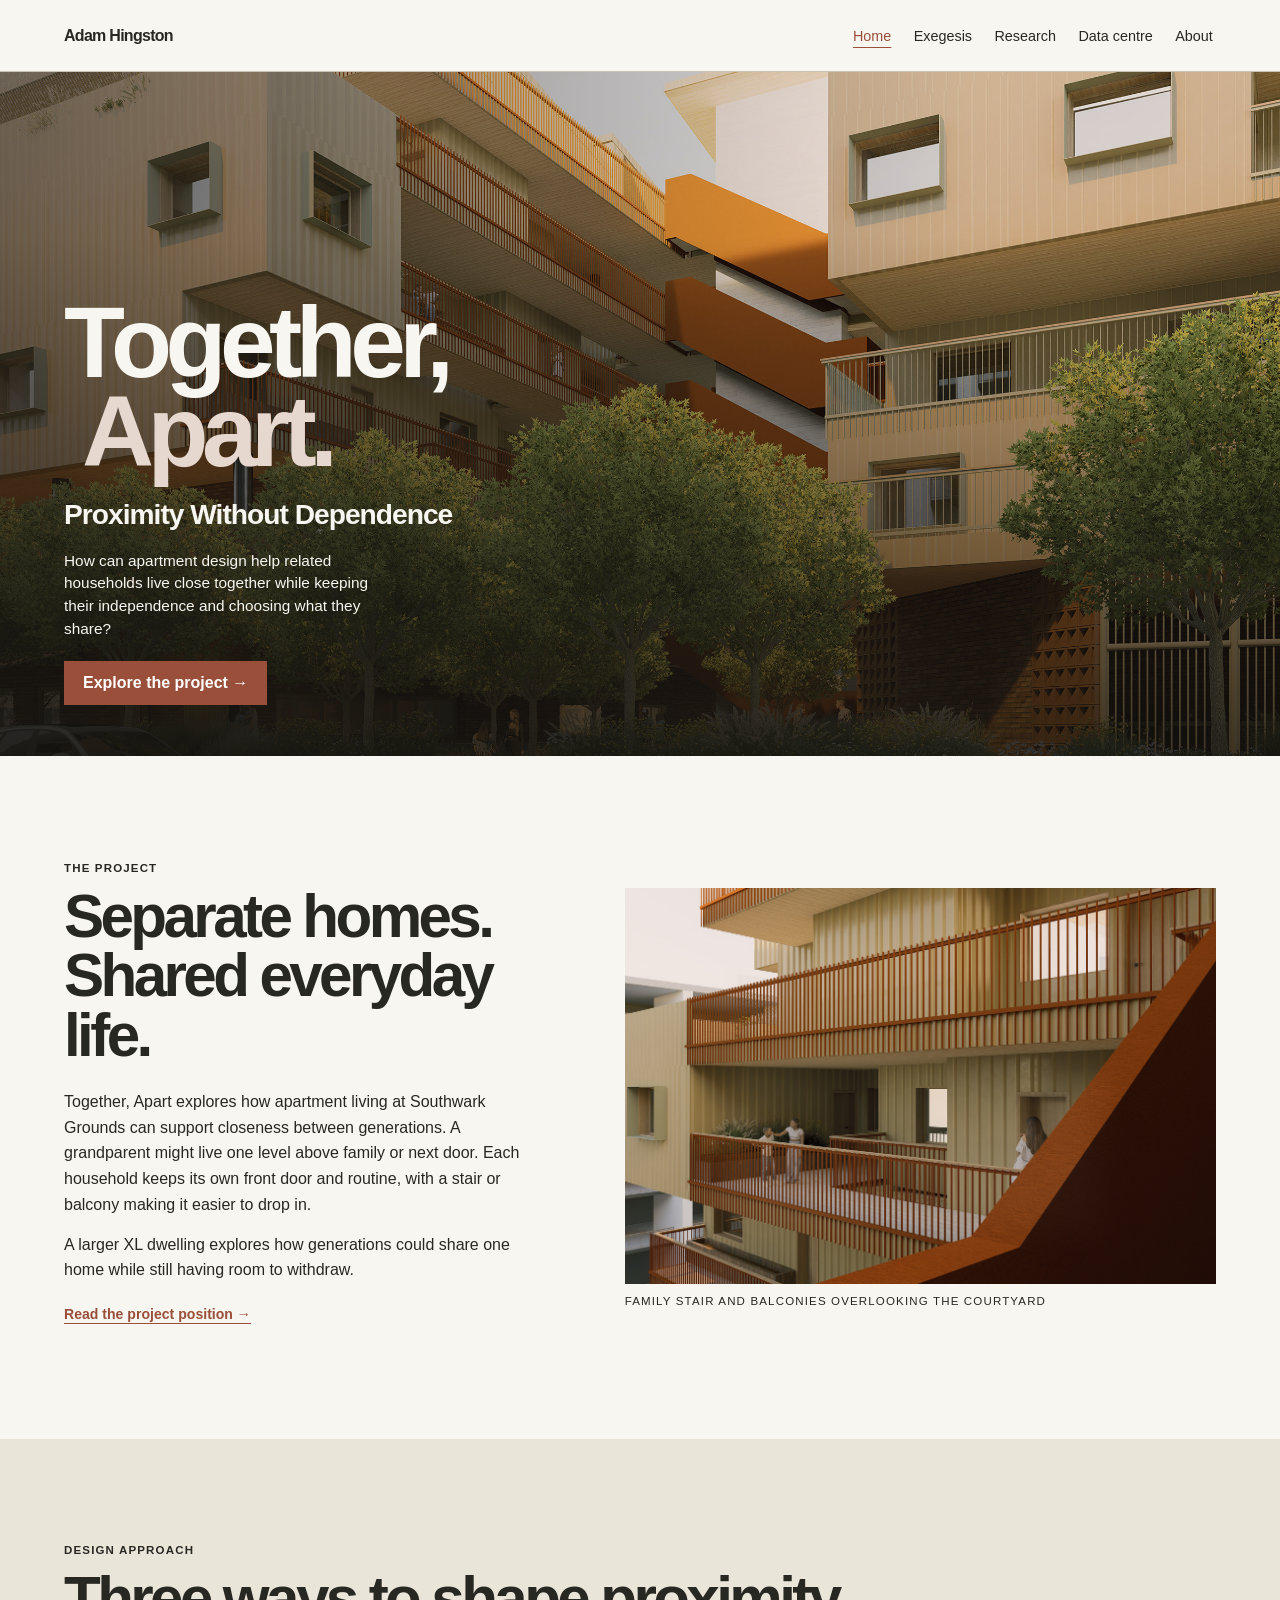
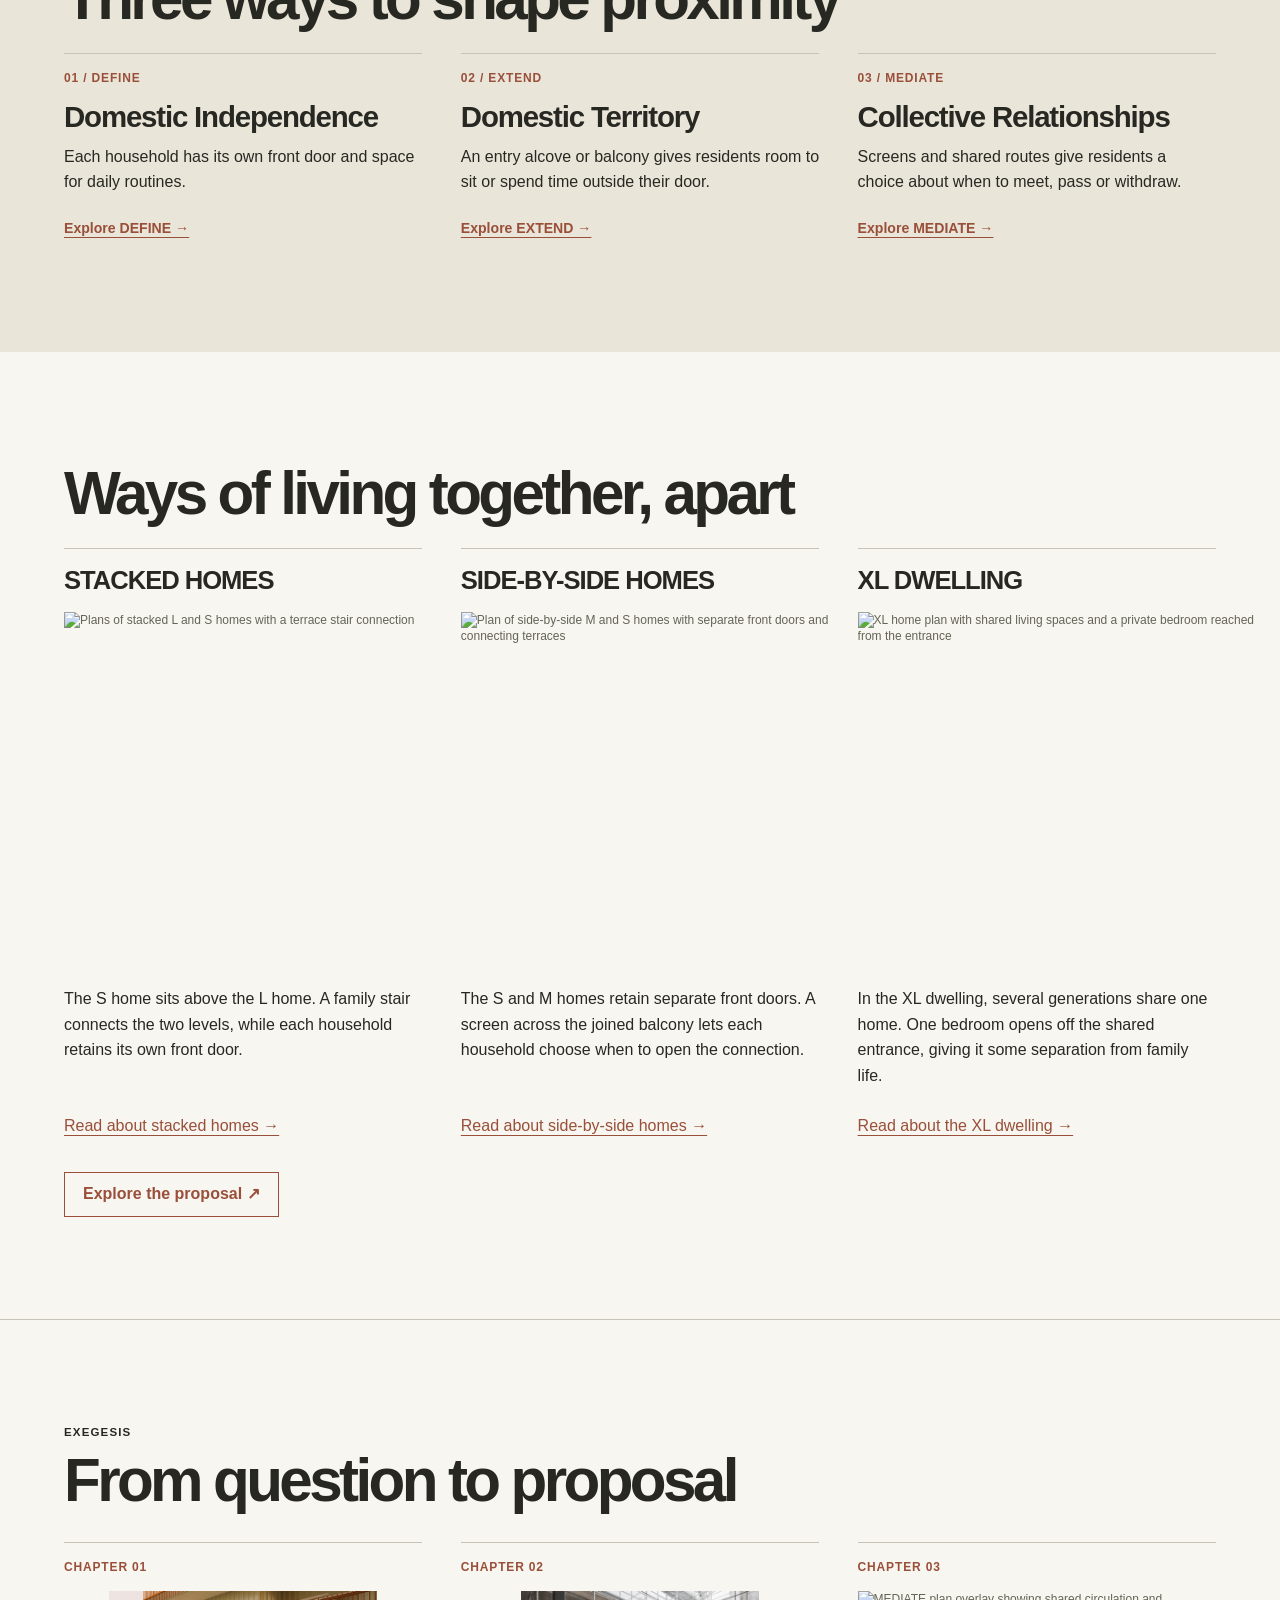
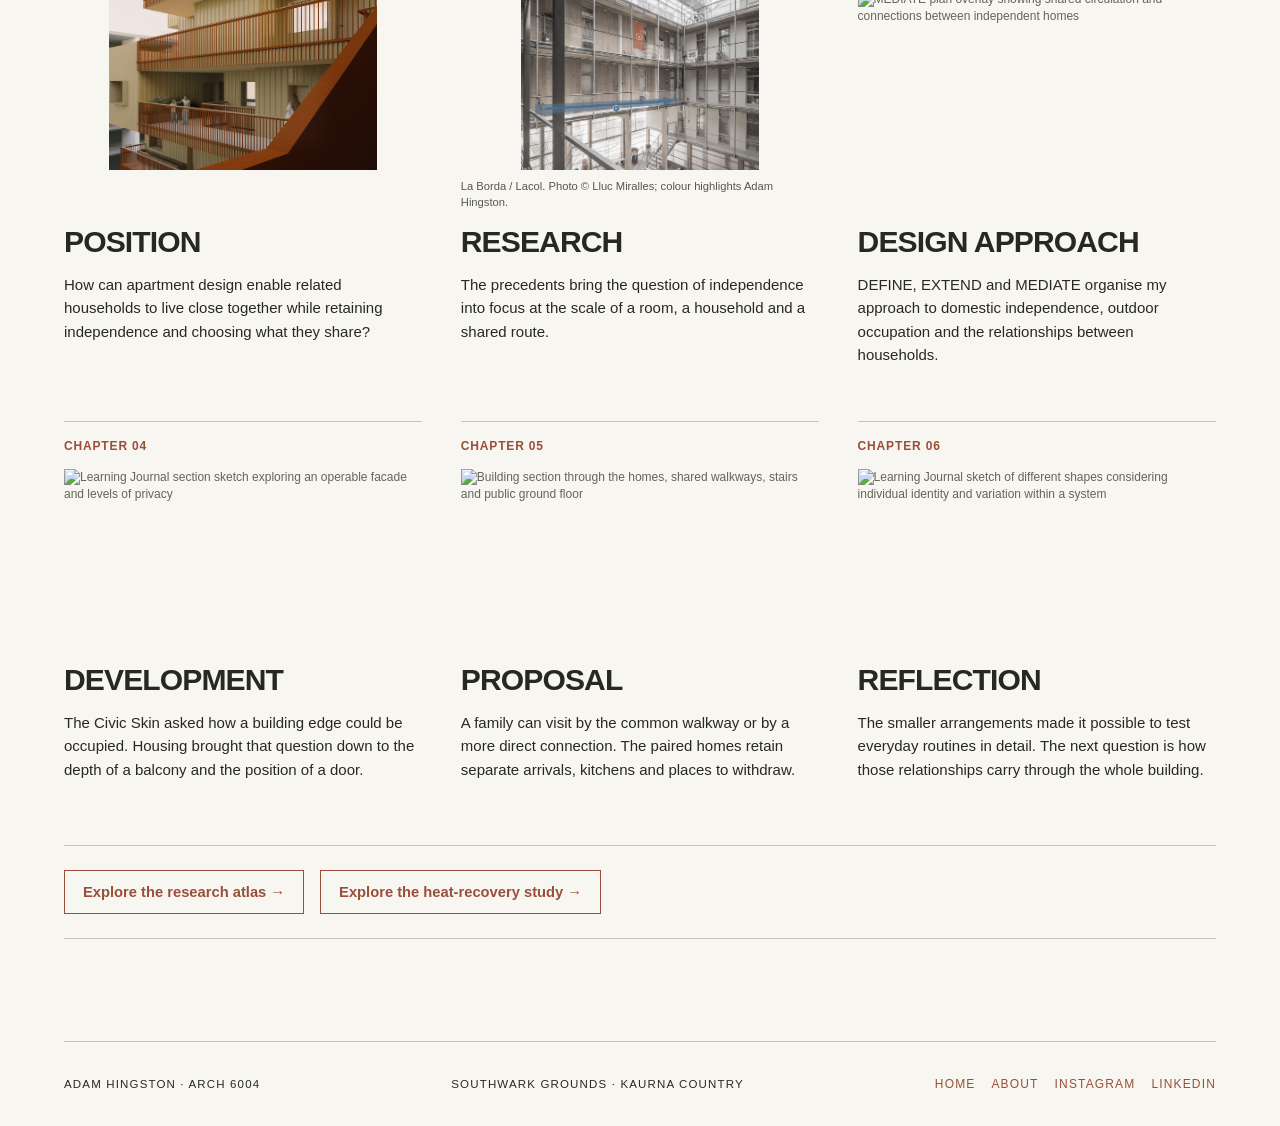
==== commit 370c0979: "Remove the cover panel and add scroll-linked image motion" ====
--- a/index.html
+++ b/index.html
@@ -26,7 +26,7 @@
 <meta name="twitter:image" content="https://hingstonadam.github.io/together-apart-atlas/assets/social/together-apart-share-20261116.jpg">
 <meta name="twitter:image:alt" content="Together, Apart. Proximity Without Dependence. Adam Hingston. A courtyard render showing balconies and shared galleries at Southwark Grounds.">
 <script type="application/ld+json">{"@context":"https://schema.org","@graph":[{"@type":"WebSite","@id":"https://hingstonadam.github.io/together-apart-atlas/#website","url":"https://hingstonadam.github.io/together-apart-atlas/","name":"Together, Apart.","inLanguage":"en-AU"},{"@type":"CreativeWork","@id":"https://hingstonadam.github.io/together-apart-atlas/#project","name":"Together, Apart. — Proximity Without Dependence","description":"Explore Adam Hingston’s Master of Architecture graduate project at Southwark Grounds, Adelaide: independent apartments, connected households and shared domestic spaces.","url":"https://hingstonadam.github.io/together-apart-atlas/","author":{"@type":"Person","name":"Adam Hingston","url":"https://hingstonadam.github.io/together-apart-atlas/about/"},"inLanguage":"en-AU","spatialCoverage":{"@type":"Place","name":"Southwark Grounds, Adelaide, South Australia, Australia"},"about":["Multigenerational housing","Apartment design","Domestic independence"]}]}</script>
-<link rel="stylesheet" href="home.css?v=20261119-cover-2">
+<link rel="stylesheet" href="home.css?v=20261119-cover-3">
 </head>
 <body class="home"><a class="skip-link" href="#main-content">Skip to content</a>
 <header class="masthead">
--- a/home.css
+++ b/home.css
@@ -20,8 +20,9 @@
   min-height: clamp(34rem, 76svh, 54rem);
   margin: 0;
   align-items: end;
-  background: var(--light);
-  color: var(--ink);
+  overflow: hidden;
+  background: var(--ink);
+  color: var(--paper);
 }
 
 .home .hero img {
@@ -35,16 +36,27 @@
   z-index: 0;
 }
 
+.home .hero::after {
+  content: "";
+  position: absolute;
+  inset: 0;
+  z-index: 1;
+  background:
+    linear-gradient(0deg, rgb(22 20 16 / .76), transparent 76%),
+    linear-gradient(90deg, rgb(22 20 16 / .54), transparent 76%);
+  pointer-events: none;
+}
+
 .home .hero figcaption {
   position: relative;
-  z-index: 1;
-  grid-column: 1;
+  z-index: 2;
+  grid-area: 1 / 1;
   justify-self: start;
   align-self: end;
   width: min(100%, 39rem);
   padding: clamp(1.25rem, 4vw, 3.5rem) var(--home-gutter);
-  background: var(--paper);
-  color: var(--ink);
+  background: none;
+  color: inherit;
 }
 
 .home .hero h1 {
@@ -56,7 +68,8 @@
 
 .home .hero h1 em {
   padding-left: .18em;
-  color: var(--clay);
+  color: var(--paper);
+  color: color-mix(in srgb, var(--paper) 82%, var(--clay));
 }
 
 .home .hero .subtitle {
@@ -67,6 +80,31 @@
 .home .hero .intro-copy {
   margin-top: 1rem;
   max-width: 38ch;
+}
+
+/* Let the image move more slowly than the page while the cover exits. */
+@media (prefers-reduced-motion: no-preference) {
+  @supports (animation-timeline: view()) {
+    .home .hero {
+      view-timeline-name: --cover;
+      view-timeline-axis: block;
+    }
+
+    .home .hero img {
+      animation: cover-drift linear both;
+      animation-timeline: --cover;
+      animation-range: exit 0% exit 100%;
+    }
+
+    @keyframes cover-drift {
+      from { transform: translateY(0); }
+      to { transform: translateY(12%); }
+    }
+  }
+}
+
+.home .hero .primary:focus-visible {
+  outline-color: var(--paper);
 }
 
 .home .home-introduction {
@@ -190,21 +228,20 @@
 
 @media (max-width: 760px) {
   .home .hero {
-    min-height: 0;
-    align-items: start;
+    min-height: clamp(32rem, 75svh, 42rem);
   }
 
   .home .hero img {
-    position: static;
-    grid-area: 1 / 1;
-    height: auto;
-    aspect-ratio: 3 / 2;
+    object-position: 57% center;
+  }
+
+  .home .hero::after {
+    background: linear-gradient(0deg, rgb(22 20 16 / .86), rgb(22 20 16 / .6) 50%, transparent 90%);
   }
 
   .home .hero figcaption {
-    grid-row: 2;
     width: 100%;
-    padding-block: 1.6rem 2rem;
+    padding-block: 2rem 2.5rem;
   }
 
   .home .hero h1 {
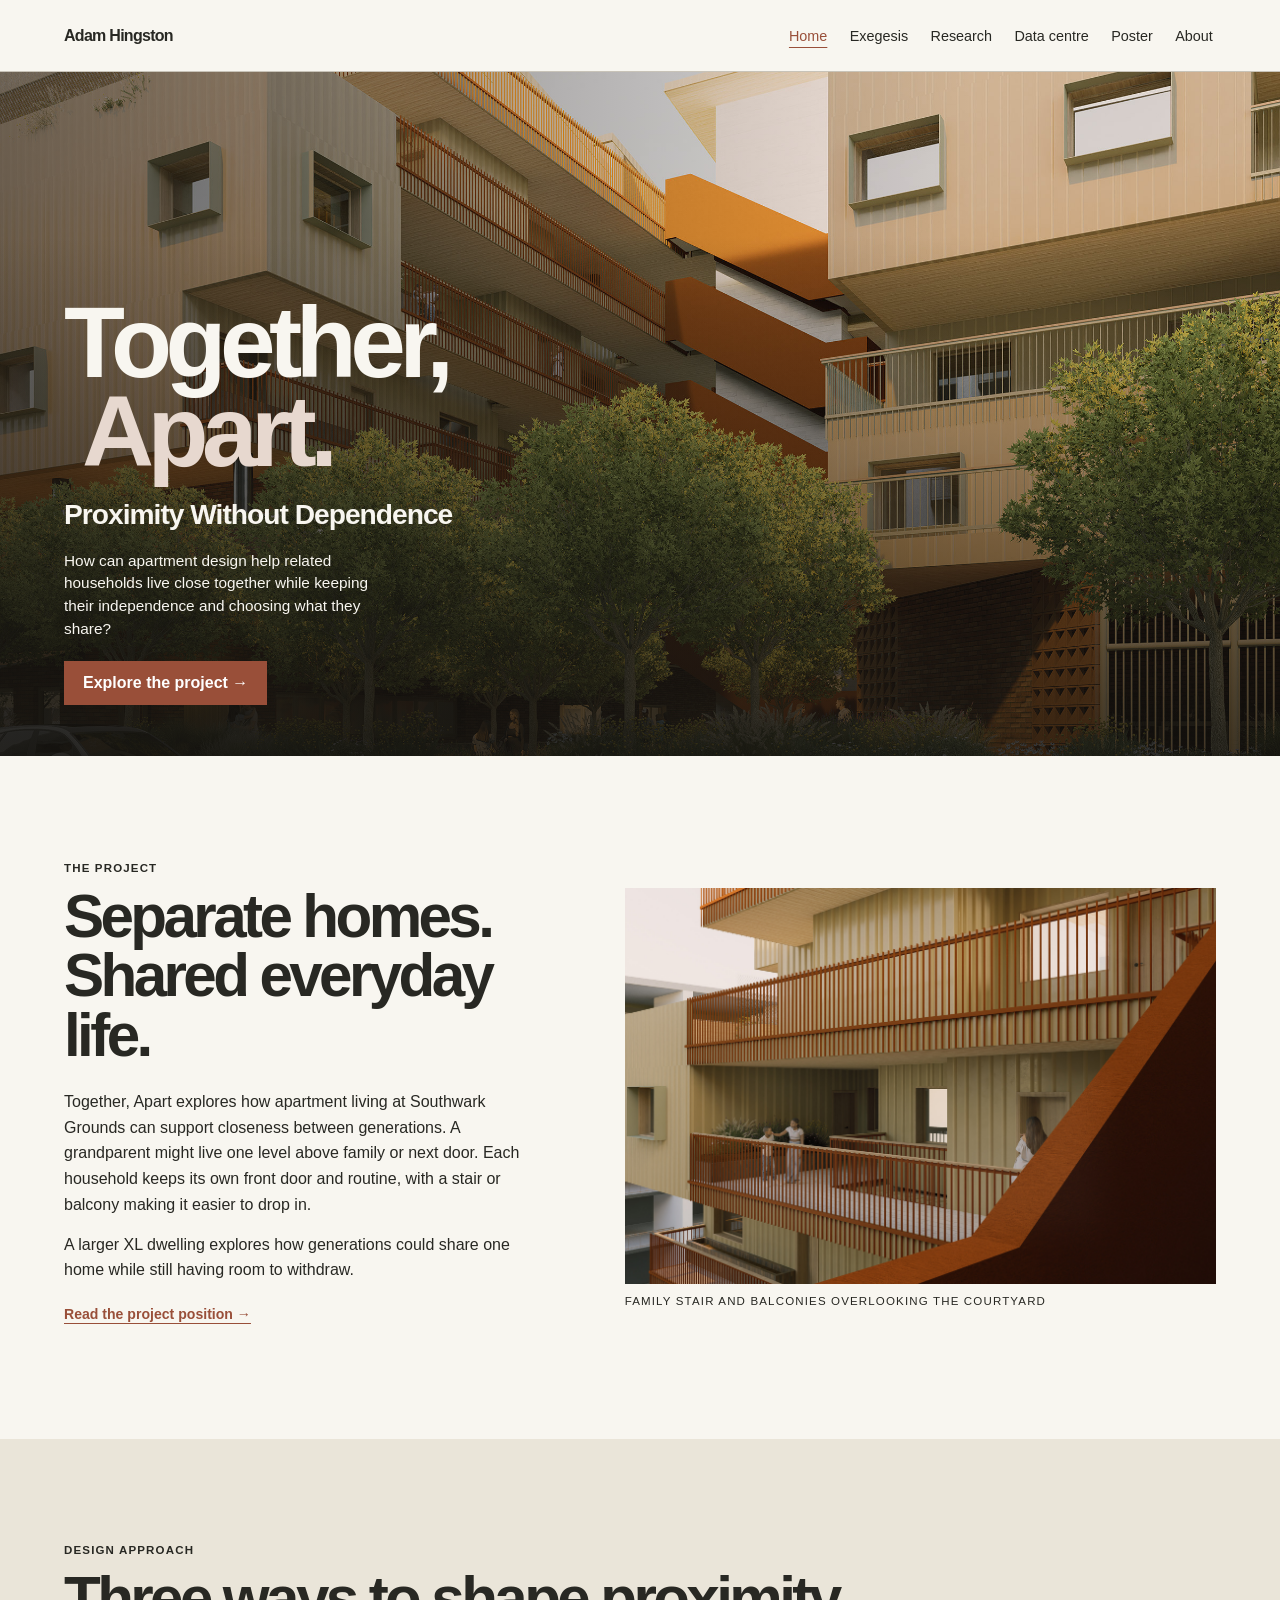
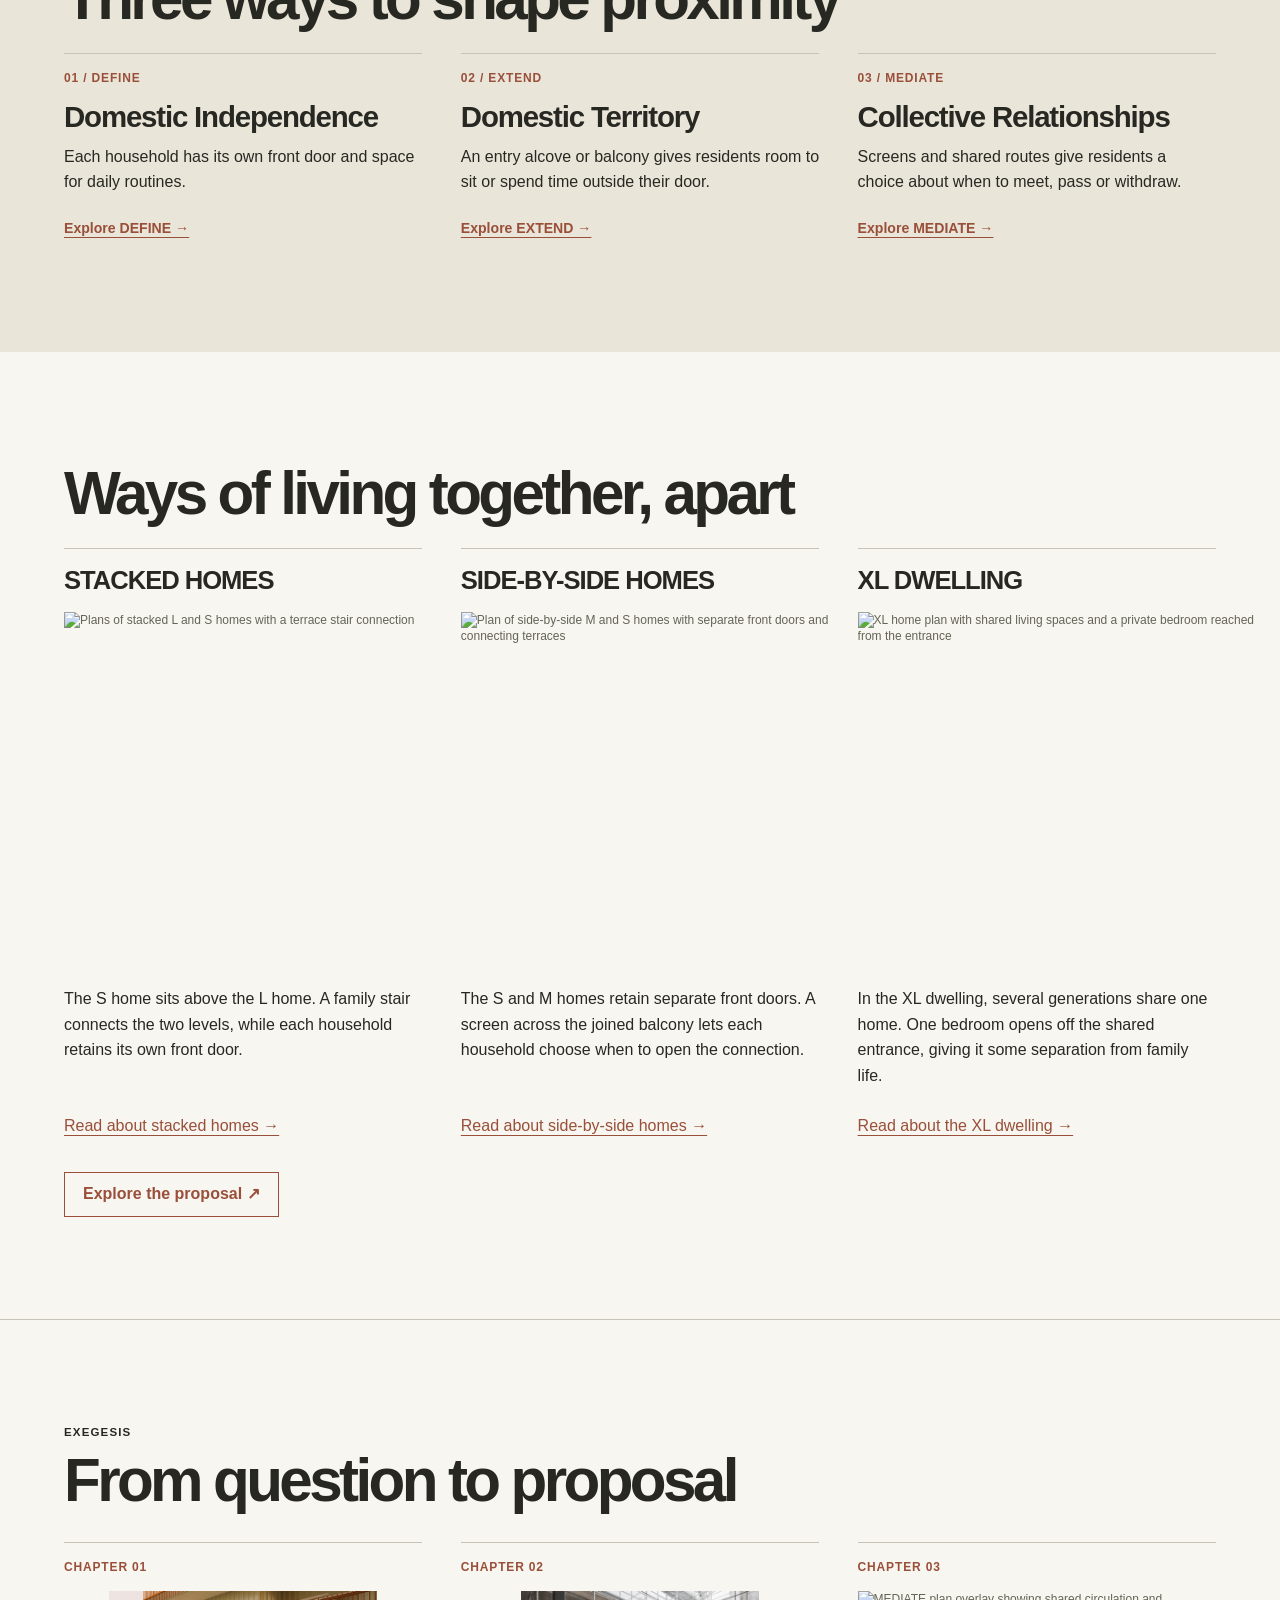
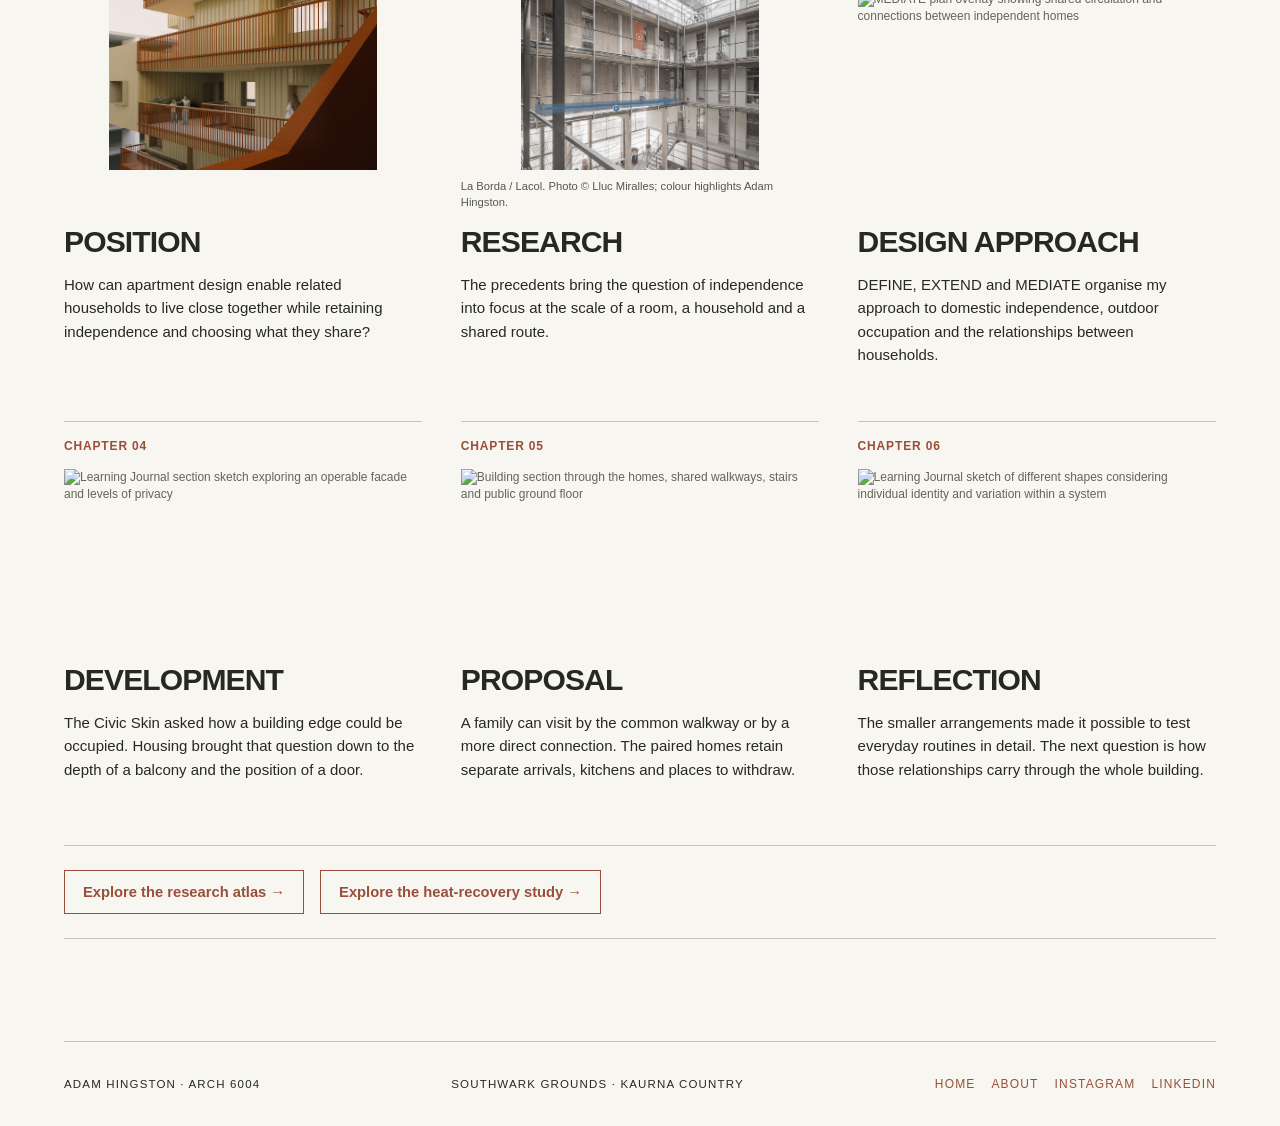
==== commit 11e01281: "Publish a dedicated page for the final review poster" ====
--- a/index.html
+++ b/index.html
@@ -31,8 +31,8 @@
 <body class="home"><a class="skip-link" href="#main-content">Skip to content</a>
 <header class="masthead">
 <a class="brand" href="/together-apart-atlas/">Adam Hingston</a>
-<nav aria-label="Main navigation"><a href="/together-apart-atlas/" aria-current="page">Home</a><a href="exegesis/">Exegesis</a><a href="research/">Research</a><a href="data-centre/">Data centre</a><a href="about/">About</a></nav>
-<details class="mobile-menu"><summary>Menu</summary><nav aria-label="Main navigation"><a href="/together-apart-atlas/" aria-current="page">Home</a><a href="exegesis/">Exegesis</a><a href="research/">Research</a><a href="data-centre/">Data centre</a><a href="about/">About</a></nav></details>
+<nav aria-label="Main navigation"><a href="/together-apart-atlas/" aria-current="page">Home</a><a href="exegesis/">Exegesis</a><a href="research/">Research</a><a href="data-centre/">Data centre</a><a href="/together-apart-atlas/poster/">Poster</a><a href="about/">About</a></nav>
+<details class="mobile-menu"><summary>Menu</summary><nav aria-label="Main navigation"><a href="/together-apart-atlas/" aria-current="page">Home</a><a href="exegesis/">Exegesis</a><a href="research/">Research</a><a href="data-centre/">Data centre</a><a href="/together-apart-atlas/poster/">Poster</a><a href="about/">About</a></nav></details>
 </header>
 <main id="main-content" tabindex="-1">
 <figure class="hero"><img src="./assets/renders/home-cover.jpg?v=renders261115" width="2400" height="1609" fetchpriority="high" alt="Courtyard planting and shared walkways beneath independent apartments at Southwark Grounds."><figcaption><h1>Together,<br><em>Apart.</em></h1><p class="subtitle">Proximity Without Dependence</p>
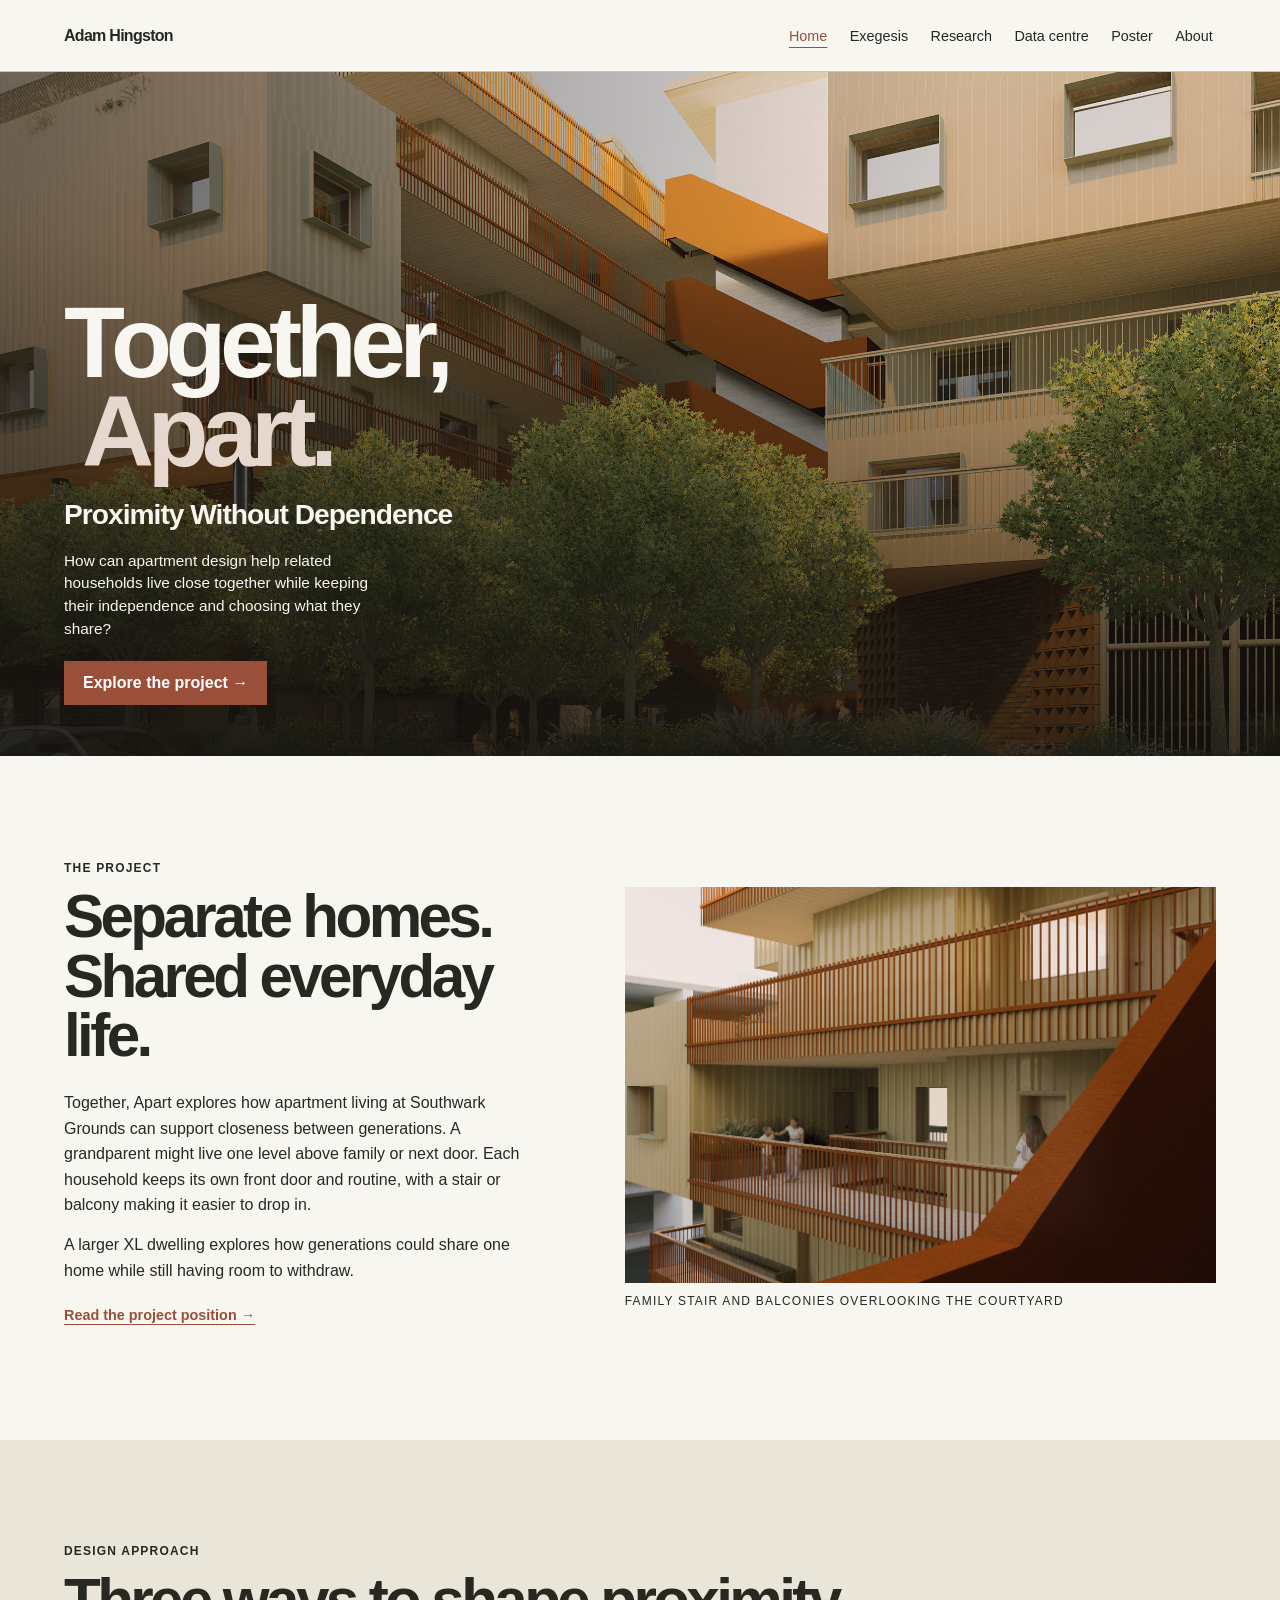
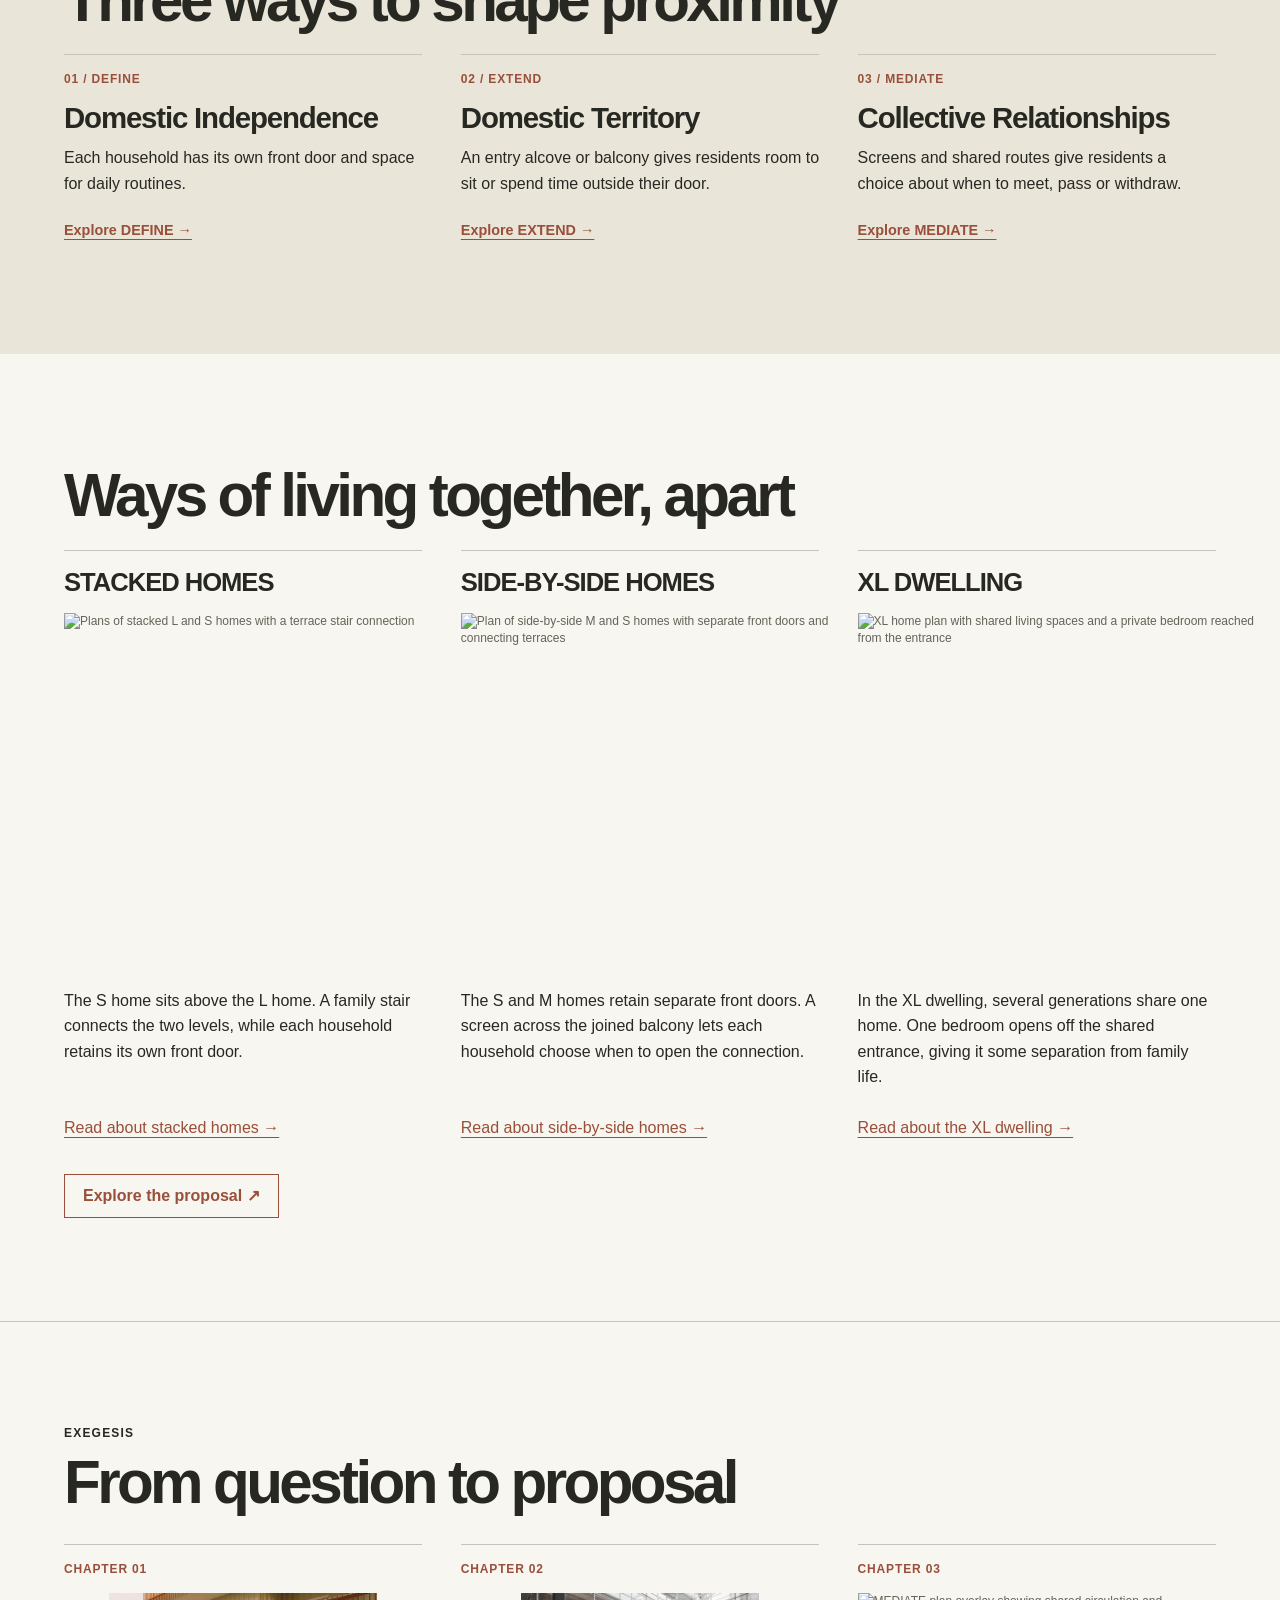
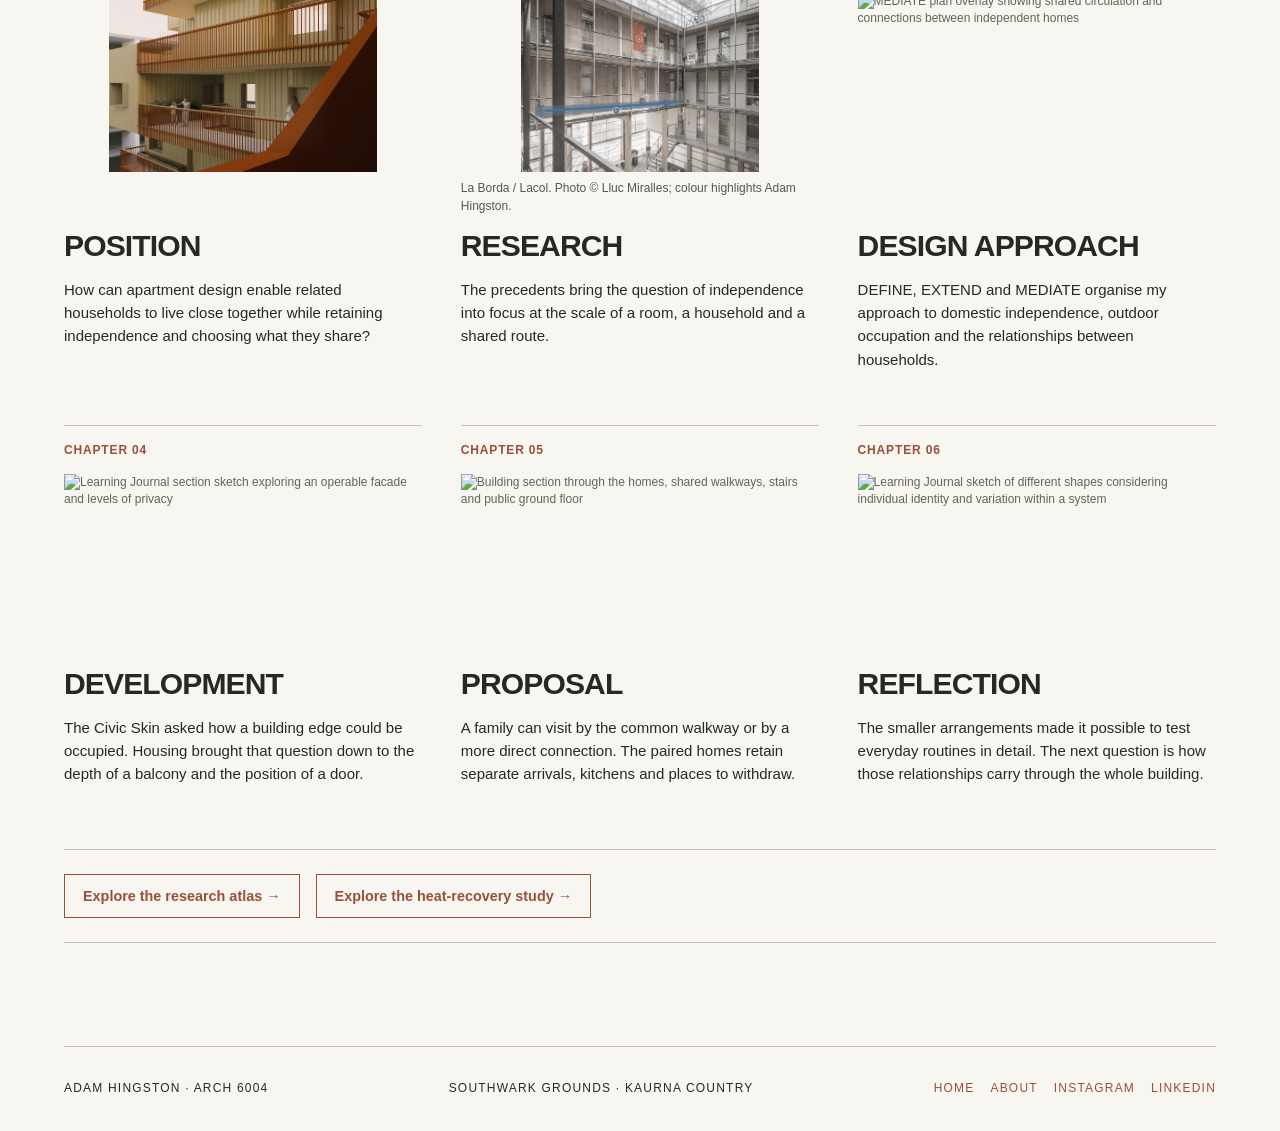
==== commit 19ddcca9: "Use relative paths, remove unused CSS and tidy the type scale Co-Authored-By: Claude Sonnet 5.5 <nor" ====
--- a/index.html
+++ b/index.html
@@ -6,7 +6,7 @@
 <title>Together, Apart. | Multigenerational Housing in Adelaide</title>
 <meta name="description" content="Explore Adam Hingston’s Master of Architecture graduate project at Southwark Grounds, Adelaide: independent apartments, connected households and shared domestic spaces.">
 <link rel="preload" href="assets/fonts/montserrat-latin.woff" as="font" type="font/woff" crossorigin>
-<link rel="stylesheet" href="atlas.css?v=20261119-editorial"><script src="assets/js/image-guard.js?v=20261115" defer></script><link rel="icon" type="image/svg+xml" href="favicon.svg?v=20261116"><link rel="icon" type="image/x-icon" sizes="16x16 32x32 48x48" href="favicon.ico?v=20261116">
+<link rel="stylesheet" href="atlas.css?v=20261123"><script src="assets/js/image-guard.js?v=20261115" defer></script><link rel="icon" type="image/svg+xml" href="favicon.svg?v=20261116"><link rel="icon" type="image/x-icon" sizes="16x16 32x32 48x48" href="favicon.ico?v=20261116">
 <link rel="canonical" href="https://hingstonadam.github.io/together-apart-atlas/">
 <meta property="og:type" content="website">
 <meta property="og:site_name" content="Together, Apart.">
@@ -26,13 +26,13 @@
 <meta name="twitter:image" content="https://hingstonadam.github.io/together-apart-atlas/assets/social/together-apart-share-20261116.jpg">
 <meta name="twitter:image:alt" content="Together, Apart. Proximity Without Dependence. Adam Hingston. A courtyard render showing balconies and shared galleries at Southwark Grounds.">
 <script type="application/ld+json">{"@context":"https://schema.org","@graph":[{"@type":"WebSite","@id":"https://hingstonadam.github.io/together-apart-atlas/#website","url":"https://hingstonadam.github.io/together-apart-atlas/","name":"Together, Apart.","inLanguage":"en-AU"},{"@type":"CreativeWork","@id":"https://hingstonadam.github.io/together-apart-atlas/#project","name":"Together, Apart. — Proximity Without Dependence","description":"Explore Adam Hingston’s Master of Architecture graduate project at Southwark Grounds, Adelaide: independent apartments, connected households and shared domestic spaces.","url":"https://hingstonadam.github.io/together-apart-atlas/","author":{"@type":"Person","name":"Adam Hingston","url":"https://hingstonadam.github.io/together-apart-atlas/about/"},"inLanguage":"en-AU","spatialCoverage":{"@type":"Place","name":"Southwark Grounds, Adelaide, South Australia, Australia"},"about":["Multigenerational housing","Apartment design","Domestic independence"]}]}</script>
-<link rel="stylesheet" href="home.css?v=20261119-cover-3">
+<link rel="stylesheet" href="home.css?v=20261123">
 </head>
 <body class="home"><a class="skip-link" href="#main-content">Skip to content</a>
 <header class="masthead">
-<a class="brand" href="/together-apart-atlas/">Adam Hingston</a>
-<nav aria-label="Main navigation"><a href="/together-apart-atlas/" aria-current="page">Home</a><a href="exegesis/">Exegesis</a><a href="research/">Research</a><a href="data-centre/">Data centre</a><a href="/together-apart-atlas/poster/">Poster</a><a href="about/">About</a></nav>
-<details class="mobile-menu"><summary>Menu</summary><nav aria-label="Main navigation"><a href="/together-apart-atlas/" aria-current="page">Home</a><a href="exegesis/">Exegesis</a><a href="research/">Research</a><a href="data-centre/">Data centre</a><a href="/together-apart-atlas/poster/">Poster</a><a href="about/">About</a></nav></details>
+<a class="brand" href="./">Adam Hingston</a>
+<nav aria-label="Main navigation"><a href="./" aria-current="page">Home</a><a href="exegesis/">Exegesis</a><a href="research/">Research</a><a href="data-centre/">Data centre</a><a href="./poster/">Poster</a><a href="about/">About</a></nav>
+<details class="mobile-menu"><summary>Menu</summary><nav aria-label="Main navigation"><a href="./" aria-current="page">Home</a><a href="exegesis/">Exegesis</a><a href="research/">Research</a><a href="data-centre/">Data centre</a><a href="./poster/">Poster</a><a href="about/">About</a></nav></details>
 </header>
 <main id="main-content" tabindex="-1">
 <figure class="hero"><img src="./assets/renders/home-cover.jpg?v=renders261115" width="2400" height="1609" fetchpriority="high" alt="Courtyard planting and shared walkways beneath independent apartments at Southwark Grounds."><figcaption><h1>Together,<br><em>Apart.</em></h1><p class="subtitle">Proximity Without Dependence</p>
@@ -122,6 +122,6 @@
 </nav>
   <nav class="resources" aria-label="Supporting studies"><a class="button" href="./research/">Explore the research atlas →</a><a class="button" href="./data-centre/">Explore the heat-recovery study →</a></nav>
 </section>
-</main><footer><span>Adam Hingston · ARCH 6004</span><span>Southwark Grounds · Kaurna Country</span><nav aria-label="Footer links"><a href="/together-apart-atlas/">Home</a><a href="./about/">About</a><a href="https://www.instagram.com/adamhingo/">Instagram</a><a href="https://www.linkedin.com/in/adamhingston/">LinkedIn</a></nav></footer></body></html>
+</main><footer><span>Adam Hingston · ARCH 6004</span><span>Southwark Grounds · Kaurna Country</span><nav aria-label="Footer links"><a href="./">Home</a><a href="./about/">About</a><a href="https://www.instagram.com/adamhingo/">Instagram</a><a href="https://www.linkedin.com/in/adamhingston/">LinkedIn</a></nav></footer></body></html>
 
 
--- a/atlas.css
+++ b/atlas.css
@@ -5,118 +5,65 @@
   font-style: normal;
   font-display: swap;
 }
-:root{--ink:#282823;--paper:#f8f6f0;--line:#c8c3b8;--clay:#994f39;--light:#eae5d9;--site-font:Montserrat,"Helvetica Neue",Arial,sans-serif;font-family:var(--site-font);color:var(--ink);background:var(--paper)}*{box-sizing:border-box}body{margin:0}header,main,footer{width:min(1320px,91%);margin:auto}header,footer,.sectionhead,nav,.filters,#tabs,#choices{display:flex;align-items:center;gap:1rem}header,footer,.sectionhead{justify-content:space-between}header{min-height:74px;border-bottom:1px solid var(--ink)}a{color:inherit;text-underline-offset:4px}.brand{font-size:1.45rem;font-weight:800;letter-spacing:-.065em;text-decoration:none}.brand span,em,small{color:var(--clay)}nav a{font-size:.92rem;text-decoration:none;padding:10px 0}nav [aria-current]{box-shadow:inset 0 -2px var(--clay)}section{padding:44px 0}.hero{display:grid;grid-template-columns: .85fr 1.15fr;align-items:center;gap:5vw}.hero h1{font-size:clamp(4.6rem,8.5vw,8rem);line-height:.85;margin:30px 0}.hero h1 em{font-style:normal;padding-left:.45em}.hero h2{font-size:clamp(1.3rem,2.2vw,2.2rem);letter-spacing:-.045em}.hero figure{margin:0}.hero img{width:100%;aspect-ratio:1.45;object-fit:cover;display:block}.hero figcaption{margin-top:8px;text-align:right}h1,h2,h3{letter-spacing:-.055em;margin:.25em 0}h1{font-size:clamp(2.7rem,5.8vw,5rem);line-height:1}h2{font-size:clamp(1.6rem,3vw,2.6rem)}p{line-height:1.6;max-width:66ch}small,.eyebrow,figcaption,.sectionhead>span,footer{font-size:.72rem;text-transform:uppercase;letter-spacing:.1em}.eyebrow{font-weight:700}.action{display:inline-block;padding:12px 18px;background:var(--ink);color:white;text-decoration:none;margin:.5rem 0}.sectionhead{border-top:1px solid var(--ink);margin-top:36px;padding:16px 0}.cards,.board{display:grid;gap:18px}.cards{grid-template-columns:repeat(3,1fr)}.card{display:grid;grid-template-columns:1fr auto;align-items:center;gap:12px;text-decoration:none;border-bottom:1px solid var(--line);padding-bottom:12px}.card img{grid-column:span 2;width:100%;height:125px;object-fit:contain;background:#efede6}.card span{font-size:.85rem}.filters,#choices,#tabs{flex-wrap:wrap;margin:24px 0}.filters label{display:grid;gap:6px;font-size:.81rem}.filters input,.filters select{max-width:100%;padding:10px;border:1px solid var(--line);background:transparent;color:inherit;font:inherit}details{border-top:1px solid var(--line)}summary{cursor:pointer;padding:16px 0;font-size:1.15rem;font-weight:650}summary small{margin-right:10px}summary span{font-size:.85rem;color:#56574e;font-weight:400;margin-left:12px}.entry{padding:0 12px 16px;max-width:850px}dl{display:grid;grid-template-columns:minmax(9em,1fr) 3fr;gap:9px 20px;line-height:1.5}dt{font-weight:650}dd{margin:0}.entry label{margin-left:20px}#choices label,#tabs a{border:1px solid var(--line);padding:8px 12px;font-size:.87rem}#choices label{cursor:pointer}#tabs a{text-decoration:none}#tabs [aria-current]{background:var(--ink);color:white}.board{grid-template-columns:1.25fr 1fr;align-items:center;background:var(--light);padding:24px}.board img{width:100%;max-height:420px;object-fit:contain}.tablewrap{overflow:auto}table{border-collapse:collapse;line-height:1.5;font-size:.91rem}td,th{padding:12px;border:1px solid var(--line);min-width:210px;text-align:left;vertical-align:top}th{background:var(--light)}footer{padding:20px 0;border-top:1px solid var(--ink)}[hidden]{display:none!important}:focus-visible{outline:3px solid #884735;outline-offset:3px}@media(max-width:760px){header{align-items:flex-start;flex-direction:column;padding:14px 0;gap:3px}nav{gap:14px}.hero,.board{grid-template-columns:1fr}.cards{grid-template-columns:1fr}.card{grid-template-columns:100px 1fr;gap:3px 14px}.card img{height:76px;grid-column:1;grid-row:span 2}.card strong{align-self:end}.card span{align-self:start}.filters>label{width:100%}section{padding:24px 0}.hero h1{margin-top:16px}.sectionhead>span,footer span{letter-spacing:0}footer{align-items:flex-start}dl{grid-template-columns:1fr;gap:4px}dd{margin-bottom:10px}summary span{display:block;margin:6px 0 0 18px}}
+:root{--ink:#282823;--paper:#f8f6f0;--line:#c8c3b8;--clay:#994f39;--light:#eae5d9;--fs-label:.75rem;--fs-small:.85rem;--fs-body-sm:.9rem;--fs-lead:1.15rem;--fs-title:1.4rem;--site-font:Montserrat,"Helvetica Neue",Arial,sans-serif;font-family:var(--site-font);color:var(--ink);background:var(--paper)}*{box-sizing:border-box}body{margin:0}header,main,footer{width:min(1320px,91%);margin:auto}header,footer,nav,.filters,#choices{display:flex;align-items:center;gap:1rem}header,footer{justify-content:space-between}header{min-height:74px;border-bottom:1px solid var(--ink)}a{color:inherit;text-underline-offset:4px}.brand{font-size:var(--fs-title);font-weight:800;letter-spacing:-.065em;text-decoration:none}.brand span,em,small{color:var(--clay)}nav a{font-size:var(--fs-body-sm);text-decoration:none;padding:10px 0}nav [aria-current]{box-shadow:inset 0 -2px var(--clay)}section{padding:44px 0}.hero{display:grid;grid-template-columns: .85fr 1.15fr;align-items:center;gap:5vw}.hero h1{font-size:clamp(4.6rem,8.5vw,8rem);line-height:.85;margin:30px 0}.hero h1 em{font-style:normal;padding-left:.45em}.hero h2{font-size:clamp(1.3rem,2.2vw,2.2rem);letter-spacing:-.045em}.hero figure{margin:0}.hero img{width:100%;aspect-ratio:1.45;object-fit:cover;display:block}.hero figcaption{margin-top:8px;text-align:right}h1,h2,h3{letter-spacing:-.055em;margin:.25em 0}h1{font-size:clamp(2.7rem,5.8vw,5rem);line-height:1}h2{font-size:clamp(1.6rem,3vw,2.6rem)}p{line-height:1.6;max-width:66ch}small,.eyebrow,figcaption,footer{font-size:var(--fs-label);text-transform:uppercase;letter-spacing:.1em}.eyebrow{font-weight:700}.action{display:inline-block;padding:12px 18px;background:var(--ink);color:white;text-decoration:none;margin:.5rem 0}.card{display:grid;grid-template-columns:1fr auto;align-items:center;gap:12px;text-decoration:none;border-bottom:1px solid var(--line);padding-bottom:12px}.card img{grid-column:span 2;width:100%;height:125px;object-fit:contain;background:#efede6}.card span{font-size:var(--fs-small)}.filters,#choices{flex-wrap:wrap;margin:24px 0}.filters label{display:grid;gap:6px;font-size:var(--fs-small)}.filters input,.filters select{max-width:100%;padding:10px;border:1px solid var(--line);background:transparent;color:inherit;font:inherit}details{border-top:1px solid var(--line)}summary{cursor:pointer;padding:16px 0;font-size:var(--fs-lead);font-weight:650}summary small{margin-right:10px}summary span{font-size:var(--fs-small);color:#56574e;font-weight:400;margin-left:12px}.entry{padding:0 12px 16px;max-width:850px}dl{display:grid;grid-template-columns:minmax(9em,1fr) 3fr;gap:9px 20px;line-height:1.5}dt{font-weight:650}dd{margin:0}.entry label{margin-left:20px}#choices label{border:1px solid var(--line);padding:8px 12px;font-size:var(--fs-body-sm)}#choices label{cursor:pointer}table{border-collapse:collapse;line-height:1.5;font-size:var(--fs-body-sm)}td,th{padding:12px;border:1px solid var(--line);min-width:210px;text-align:left;vertical-align:top}th{background:var(--light)}footer{padding:20px 0;border-top:1px solid var(--ink)}[hidden]{display:none!important}:focus-visible{outline:3px solid #884735;outline-offset:3px}@media(max-width:760px){header{align-items:flex-start;flex-direction:column;padding:14px 0;gap:3px}nav{gap:14px}.hero{grid-template-columns:1fr}.card{grid-template-columns:100px 1fr;gap:3px 14px}.card img{height:76px;grid-column:1;grid-row:span 2}.card strong{align-self:end}.card span{align-self:start}.filters>label{width:100%}section{padding:24px 0}.hero h1{margin-top:16px}footer span{letter-spacing:0}footer{align-items:flex-start}dl{grid-template-columns:1fr;gap:4px}dd{margin-bottom:10px}summary span{display:block;margin:6px 0 0 18px}}
 
 .exegesis {margin-top:4rem}
 .contents,.chapter {display:grid;grid-template-columns:minmax(9rem,1fr) minmax(0,3fr);gap:4vw;border-top:1px solid var(--line);padding:3.2rem 0}
 .contents h2{font-size:1.5rem}.contents ol{columns:2;margin:0;padding-left:1.7em}.contents li{padding:.3rem}
-.chapterlabel{color:var(--clay);font-size:.8rem;font-weight:700;letter-spacing:.065em;text-transform:uppercase}
-.chapter h2{max-width:22ch}.chapter p{font-size:clamp(1rem,1.4vw,1.24rem);line-height:1.65;max-width:58ch}.chapter .cards{margin-top:1.5rem}.chapter .card{display:block}.chapter .card strong,.chapter .card span{display:block}
+.chapter h2{max-width:22ch}.chapter p{font-size:clamp(1rem,1.4vw,1.24rem);line-height:1.65;max-width:58ch}.chapter .card{display:block}.chapter .card strong,.chapter .card span{display:block}
 .dashboard,.framework{padding:1.5rem 0;border-top:1px solid var(--line);margin-top:1.5rem}.dashboard select{padding:.5rem;margin:.5rem;font:inherit}.plot{display:flex;gap:2rem;align-items:center;margin:1em 0}.plot svg{width:min(38%,230px);height:auto}.plot path,#legend button,#clearMetric{cursor:pointer}#legend button,#clearMetric{display:block;text-align:left;padding:.55rem .8rem;border:1px solid var(--line);background:transparent;color:inherit;font:inherit;margin:.3rem 0}#legend button[aria-pressed=true]{outline:2px solid var(--ink)}.swatch{display:inline-block;width:.8rem;height:.8rem;margin-right:.5rem}.framework ol{columns:2;padding-left:1.5rem}.framework li{break-inside:avoid;padding:.4rem}.framework li span{display:block;font-size:.9em;line-height:1.45}.answers li{margin-bottom:1rem}.answers p{white-space:pre-line;margin:.25rem 0}.entry blockquote{border-left:3px solid var(--clay);padding-left:1rem}
 @media(max-width:760px){.contents,.chapter{grid-template-columns:1fr;gap:.7rem;padding:2rem 0}.framework ol{columns:1}.plot{gap:.75rem}.chapter .card{display:grid}.chapter .card img{width:100%}}
 
 .chapter h2 a,.contents h2 a {text-decoration:none}
 .chapter h2 a:hover,.contents h2 a:hover{text-decoration:underline;text-decoration-thickness:1px}
-.reading,.chapter-page,.about,.book{margin:0 auto;max-width:900px}
-.book,.chapter-page,.about{padding:clamp(32px,6vw,80px) 0}
+.reading,.about{margin:0 auto;max-width:900px}
+.about{padding:clamp(32px,6vw,80px) 0}
 .reading{padding:clamp(30px,5vw,70px) 0;border-top:1px solid var(--line);scroll-margin-top:24px}
 .reading h2{max-width:21ch}.reading h3,.about h2{margin-top:2rem}
 .reading>p,.reading>h3,.reading aside,.about p{max-width:65ch}
-.reading>p{font-size:1.08rem}.reading .standfirst{font-size:1.3rem;line-height:1.45}
-.plates{display:flex;flex-wrap:wrap;gap:1rem;margin:2rem 0}
-.plates figure{flex:1 1 200px;margin:0}.plates img{display:block;width:100%;max-height:430px;object-fit:contain;background:var(--light)}
-.plates figcaption{margin-top:.5rem;line-height:1.6}.source-note,.reading .source-note{font-size:.88rem;color:#5a584e}
-.chapter-links{columns:2;margin:2rem 0;padding-left:1.6rem}.chapter-links li,.reading aside li{padding:.4rem 0}
+.reading>p{font-size:var(--fs-lead)}.reading .standfirst{font-size:var(--fs-title);line-height:1.45}.source-note,.reading .source-note{font-size:var(--fs-body-sm);color:#5a584e}.reading aside li{padding:.4rem 0}
 .chapter-nav{display:flex;flex-wrap:wrap;justify-content:space-between;gap:1rem}
-@media(max-width:650px){.plates{display:grid}.chapter-links{columns:1}}
 
 .matrix-frame {overflow-x:auto}
 .lens-matrix {border-collapse:collapse;width:min(100%,680px);table-layout:fixed}
-.lens-matrix th,.lens-matrix td {min-width:0;border:0;padding:3px;text-align:center;font-size:.9rem;background:transparent}
+.lens-matrix th,.lens-matrix td {min-width:0;border:0;padding:3px;text-align:center;font-size:var(--fs-body-sm);background:transparent}
 .lens-matrix th:first-child {width:36%;text-align:left}
 .lens-matrix button {width:100%;min-height:42px;cursor:pointer;background:rgba(169,93,70,var(--shade));color:var(--ink);border:1px solid var(--line);font:inherit}
 #showMatches {display:inline-block;padding:.6rem 0}
-
-#collection-summary {display:grid;grid-template-columns:repeat(4,minmax(0,1fr));gap:1.25rem;margin:2rem 0}
-#collection-summary div{border-top:2px solid var(--clay);padding-top:.75rem}
-#collection-summary dt{font-size:.9rem}#collection-summary dd strong{display:block;font-size:clamp(2.3rem,4vw,4rem);line-height:1.15;letter-spacing:-.055em}
-#collection-summary dd span{display:block;font-size:.83rem;margin-top:.3rem;color:#56574e}
 .exploration {display:grid;grid-template-columns:1fr 1fr;gap:clamp(1rem,3vw,3rem);border-top:1px solid var(--line)}
 .exploration section{min-width:0;padding:1.5rem 0}.exploration h2{font-size:clamp(1.4rem,2.5vw,2.1rem)}
 #keyword-cloud {padding:1.15rem .8rem;display:flex;align-items:center;justify-content:center;flex-wrap:wrap;gap:.2rem .5rem;background:#eeebe2}
 #keyword-cloud button {font:inherit;font-size:calc(.75rem + 1.15rem * var(--weight));font-weight:600;letter-spacing:-.04em;border:0;background:transparent;color:#405347;padding:.2em;cursor:pointer}
-#keyword-cloud small{font:500 .65rem/1 var(--site-font);color:inherit;vertical-align:super}
+#keyword-cloud small{font:500 var(--fs-label)/1 var(--site-font);color:inherit;vertical-align:super}
 #keyword-cloud button:hover,#keyword-cloud button[aria-pressed=true]{color:#83472e;text-decoration:underline}
 #driver-matrix button[aria-pressed=true]{outline:2px solid var(--ink);outline-offset:-2px}
 .explorer-status button{font:inherit;padding:.4em .75em;background:transparent;border:1px solid var(--line);cursor:pointer}
-@media(max-width:800px){.exploration{grid-template-columns:1fr}#collection-summary{grid-template-columns:1fr 1fr}}
-
-.research-panel > summary,.entry-questions > summary{min-height:44px;box-sizing:border-box}
-.research-panel > .filters{margin-top:0}
-.research-panel > #framework{padding-left:1.6rem;columns:2}
-.research-panel > #framework li{break-inside:avoid;padding:.4rem}
-.research-panel > #framework span{display:block;font-size:.9em;line-height:1.45}
-@media(max-width:760px){.research-panel > #framework{columns:1}}
+@media(max-width:800px){.exploration{grid-template-columns:1fr}}
+
+.entry-questions > summary{min-height:44px;box-sizing:border-box}
 
 /* Project identity and editorial layout */
 .brand{display:inline-flex;align-items:baseline;gap:.28em;white-space:nowrap}.brand em{font-style:normal;color:var(--clay)}
-.hero h1{font-size:clamp(4.6rem,8.5vw,8rem);line-height:.85;margin:30px 0}.hero h1 em{font-style:normal;padding-left:.3em;color:var(--clay)}.hero-subtitle{font-size:clamp(1.2rem,2vw,1.8rem);font-weight:650;letter-spacing:-.04em}
-.home-exegesis{display:grid;grid-template-columns:1fr;gap:clamp(2rem,6vw,6rem);align-items:start;padding:clamp(2rem,5vw,4rem);background:var(--light);margin:2rem 0 1rem}.home-exegesis h2{font-size:clamp(2.4rem,5vw,4rem);margin:.1em 0 .3em}.home-exegesis h2 a{text-decoration:none}.home-exegesis p{max-width:62ch}.exegesis-actions{display:flex;align-items:center;gap:1.2rem;flex-wrap:wrap}.full-text-link,.research-link{display:inline-block;margin:.65rem 0;font-weight:700;text-decoration-thickness:1px}.chapter-index{border-top:2px solid var(--clay);padding-top:1rem}.chapter-index h3{font-size:1rem;text-transform:uppercase;letter-spacing:.08em}.chapter-index ol{display:grid;grid-template-columns:repeat(3,minmax(0,1fr));gap:.2rem 1rem;margin:.7rem 0;padding-left:1.25rem}.chapter-index li{padding:.25rem 0}.chapter-index a{text-decoration-thickness:1px}
-.chapter-content{min-width:0}.chapter-body{display:grid;grid-template-columns:minmax(160px,.85fr) minmax(0,1.15fr);gap:clamp(1rem,3vw,2rem);align-items:start}.chapter-copy p:first-child{margin-top:0}
-.exegesis-intro{max-width:1000px;margin:auto;padding:clamp(32px,6vw,80px) 0}.exegesis-intro>p:not(.eyebrow){max-width:70ch;font-size:1.08rem}.exegesis-intro .chapter-index{margin:2.2rem 0}.next-chapter{border-top:1px solid var(--line);margin-top:3rem;padding-top:1.5rem}.next-chapter h2{max-width:32ch}
-.paragraph-unit{display:grid;grid-template-columns:minmax(0,2fr) minmax(170px,.9fr);gap:1.2rem;align-items:start;border-top:1px solid var(--line);padding:.95rem 0}.paragraph-unit>p{margin:.1rem 0}.full-chapter>h3:first-child{font-size:2rem}.full-chapter>h3:first-child a{text-decoration:none}.framework-intro,.chart-instructions{max-width:75ch;padding:.8rem 0;line-height:1.55}.chart-instructions{border-top:1px solid var(--line);margin:.8rem 0 0;font-size:.94rem}.framework-intro{margin:1.2rem 0 .3rem}
-.social-links{list-style:none;padding:0;display:flex;gap:1rem;flex-wrap:wrap}.social-links li{min-width:150px}.social-links a{min-height:120px;display:flex;flex-direction:column;align-items:flex-start;justify-content:center;gap:.4rem;border:1px solid var(--line);padding:1rem;text-decoration:none}.social-links a:hover{border-color:var(--clay)}.social-links svg{width:28px;height:28px;fill:none;stroke:currentColor;stroke-width:1.8;stroke-linecap:round;stroke-linejoin:round}.social-links .icon-fill{fill:currentColor;stroke:none}.social-links small{font-size:.65rem;letter-spacing:.04em;text-transform:none;color:#56574e}
-@media(max-width:760px){.home-exegesis{grid-template-columns:1fr;padding:1.25rem}.chapter-body{grid-template-columns:1fr}.paragraph-unit{grid-template-columns:1fr;gap:.75rem}.chapter-index{border-top:1px solid var(--line);padding:1rem 0 0}.chapter-index ol{grid-template-columns:repeat(2,minmax(0,1fr))}.social-links{display:grid;grid-template-columns:1fr 1fr}.social-links li{min-width:0}}
-/* Home chapter summaries: stack image and copy in one editorial column. */
-.chapter-content{max-width:820px}
-.chapter-body{display:grid;grid-template-columns:1fr;gap:1rem;align-items:start}
-
-.chapter-copy{max-width:800px}
-@media(max-width:760px){}
-
-.research-dashboard-cta{border-top:2px solid var(--clay);margin:2rem 0;padding-top:1.3rem}
-
-/* Data-centre technical feasibility page */
-.data-centre-page{max-width:1120px;margin:0 auto}.data-hero{display:grid;grid-template-columns:minmax(0,1fr) minmax(220px,.38fr);gap:clamp(1.5rem,5vw,4rem);align-items:center;padding:clamp(2.5rem,7vw,6rem) 0 3rem;border-bottom:1px solid var(--line)}.data-hero h1{font-size:clamp(3rem,6vw,5.5rem);line-height:.98}.data-hero h1 em{font-style:normal;color:var(--clay)}.data-hero .data-location{font-weight:700}.evidence-status{background:#f0e5d9;border-left:4px solid var(--clay);padding:1.25rem}.evidence-status>span,.evidence-status strong{display:block}.evidence-status>span{font-size:.72rem;text-transform:uppercase;letter-spacing:.1em}.evidence-status strong{font-size:1.55rem;margin:.35rem 0}.evidence-status p{margin:.2rem 0}.data-question{padding:2.5rem 0;border-bottom:1px solid var(--line)}.data-question h2{max-width:48ch;font-size:clamp(1.6rem,3vw,2.5rem);line-height:1.25}.theme-list{margin-top:1.5rem;font-size:.9rem}.data-section{padding:3rem 0;border-bottom:1px solid var(--line)}.data-section h2{font-size:clamp(1.8rem,3.6vw,3rem);margin-bottom:1rem}.section-intro{max-width:75ch}.dc-metrics{display:grid;grid-template-columns:repeat(3,minmax(0,1fr));gap:1rem;margin:1.5rem 0}.dc-metrics>div{border-top:2px solid var(--clay);padding:.8rem .2rem}.dc-metrics strong,.dc-metrics span{display:block}.dc-metrics strong{font-size:clamp(1.5rem,3vw,2.2rem);letter-spacing:-.055em;line-height:1.1}.dc-metrics span{font-size:.9rem;line-height:1.45;margin-top:.45rem}.dc-note{background:var(--light);padding:1.1rem 1.3rem;margin:1.5rem 0;max-width:80ch}.dc-note p{margin-bottom:0}.network-flow{list-style:none;padding:0;margin:2rem 0;display:grid;grid-template-columns:repeat(5,minmax(0,1fr));gap:.75rem;counter-reset:flow}.network-flow li{position:relative;padding:1rem;background:var(--light);min-height:200px;border-top:3px solid var(--clay)}.network-flow li:not(:last-child)::after{content:"→";position:absolute;right:-.8rem;top:45%;z-index:1;color:var(--clay);font-size:1.4rem;font-weight:700}.flow-number{display:block;font-size:.72rem;letter-spacing:.1em;color:var(--clay);font-weight:700;margin-bottom:1.2rem}.network-flow strong{display:block;font-size:1.15rem}.network-flow p{font-size:.9rem;line-height:1.5}.heat-chart{max-width:850px;margin:2rem 0}.heat-row{display:grid;grid-template-columns:minmax(220px,1.3fr) minmax(115px,.6fr);gap:.45rem 1rem;align-items:center;margin:1rem 0}.heat-row>span{font-size:.92rem}.heat-row>strong{text-align:right;font-variant-numeric:tabular-nums}.heat-track{grid-column:1/-1;height:14px;background:#e9e5dc}.heat-track i{height:100%;width:var(--bar);display:block;background:#687f70}.source-heat .heat-track i{background:#9a6b4e}.demand .heat-track i{background:#516f8c}.useful-heat .heat-track i{background:#a95d46}.source-used .heat-track i{background:#aa8a48}.energy-balance{display:flex;align-items:center;justify-content:center;gap:1.25rem;flex-wrap:wrap;background:#f0e5d9;padding:1.25rem;margin:1.5rem 0;max-width:850px}.energy-balance div{text-align:center}.energy-balance span,.energy-balance small{display:block}.energy-balance span{font-size:1.5rem;font-weight:750}.energy-balance small{font-size:.68rem;text-transform:none;letter-spacing:0}.energy-balance>b{font-size:1.4rem;color:var(--clay)}.fine-print{font-size:.85rem;color:#56574e}.secondary-metrics{grid-template-columns:repeat(4,minmax(0,1fr));margin-top:2rem}.implication-grid{display:grid;grid-template-columns:1fr 1fr;gap:1rem 2rem}.implication-grid article{border-top:1px solid var(--line);padding-top:.75rem}.implication-grid h3{font-size:1.2rem}.limitations ul{padding-left:1.25rem;max-width:80ch;line-height:1.65}.limitations li{margin:.6rem 0}.data-conclusion{padding:3rem 0 4rem}.data-conclusion>p:not(.eyebrow){font-size:1.12rem;max-width:75ch}.data-centre-crosslink{border-top:2px solid var(--clay);padding:1.5rem 0;margin:2rem 0}.data-centre-crosslink h2{font-size:1.7rem}
+.hero h1{font-size:clamp(4.6rem,8.5vw,8rem);line-height:.85;margin:30px 0}.hero h1 em{font-style:normal;padding-left:.3em;color:var(--clay)}.exegesis-intro>p:not(.eyebrow){max-width:70ch;font-size:var(--fs-lead)}
+.social-links{list-style:none;padding:0;display:flex;gap:1rem;flex-wrap:wrap}.social-links li{min-width:150px}.social-links a{min-height:120px;display:flex;flex-direction:column;align-items:flex-start;justify-content:center;gap:.4rem;border:1px solid var(--line);padding:1rem;text-decoration:none}.social-links a:hover{border-color:var(--clay)}.social-links svg{width:28px;height:28px;fill:none;stroke:currentColor;stroke-width:1.8;stroke-linecap:round;stroke-linejoin:round}.social-links .icon-fill{fill:currentColor;stroke:none}.social-links small{font-size:var(--fs-label);letter-spacing:.04em;text-transform:none;color:#56574e}
+@media(max-width:760px){.social-links{display:grid;grid-template-columns:1fr 1fr}.social-links li{min-width:0}}
+
+.research-dashboard-cta{border-top:2px solid var(--clay);margin:2rem 0;padding-top:1.3rem}.data-hero{display:grid;grid-template-columns:minmax(0,1fr) minmax(220px,.38fr);gap:clamp(1.5rem,5vw,4rem);align-items:center;padding:clamp(2.5rem,7vw,6rem) 0 3rem;border-bottom:1px solid var(--line)}.data-hero h1{font-size:clamp(3rem,6vw,5.5rem);line-height:.98}.data-hero h1 em{font-style:normal;color:var(--clay)}.data-hero .data-location{font-weight:700}.evidence-status{background:#f0e5d9;border-left:4px solid var(--clay);padding:1.25rem}.evidence-status>span,.evidence-status strong{display:block}.evidence-status>span{font-size:var(--fs-label);text-transform:uppercase;letter-spacing:.1em}.evidence-status strong{font-size:1.55rem;margin:.35rem 0}.evidence-status p{margin:.2rem 0}.data-question{padding:2.5rem 0;border-bottom:1px solid var(--line)}.data-question h2{max-width:48ch;font-size:clamp(1.6rem,3vw,2.5rem);line-height:1.25}.data-section{padding:3rem 0;border-bottom:1px solid var(--line)}.data-section h2{font-size:clamp(1.8rem,3.6vw,3rem);margin-bottom:1rem}.dc-metrics{display:grid;grid-template-columns:repeat(3,minmax(0,1fr));gap:1rem;margin:1.5rem 0}.dc-metrics>div{border-top:2px solid var(--clay);padding:.8rem .2rem}.dc-metrics strong,.dc-metrics span{display:block}.dc-metrics strong{font-size:clamp(1.5rem,3vw,2.2rem);letter-spacing:-.055em;line-height:1.1}.dc-metrics span{font-size:var(--fs-body-sm);line-height:1.45;margin-top:.45rem}.network-flow{list-style:none;padding:0;margin:2rem 0;display:grid;grid-template-columns:repeat(5,minmax(0,1fr));gap:.75rem;counter-reset:flow}.network-flow li{position:relative;padding:1rem;background:var(--light);min-height:200px;border-top:3px solid var(--clay)}.network-flow li:not(:last-child)::after{content:"→";position:absolute;right:-.8rem;top:45%;z-index:1;color:var(--clay);font-size:var(--fs-title);font-weight:700}.flow-number{display:block;font-size:var(--fs-label);letter-spacing:.1em;color:var(--clay);font-weight:700;margin-bottom:1.2rem}.network-flow strong{display:block;font-size:var(--fs-lead)}.network-flow p{font-size:var(--fs-body-sm);line-height:1.5}.heat-chart{max-width:850px;margin:2rem 0}.heat-row{display:grid;grid-template-columns:minmax(220px,1.3fr) minmax(115px,.6fr);gap:.45rem 1rem;align-items:center;margin:1rem 0}.heat-row>span{font-size:var(--fs-body-sm)}.heat-row>strong{text-align:right;font-variant-numeric:tabular-nums}.heat-track{grid-column:1/-1;height:14px;background:#e9e5dc}.heat-track i{height:100%;width:var(--bar);display:block;background:#687f70}.source-heat .heat-track i{background:#9a6b4e}.demand .heat-track i{background:#516f8c}.useful-heat .heat-track i{background:#a95d46}.source-used .heat-track i{background:#aa8a48}.energy-balance{display:flex;align-items:center;justify-content:center;gap:1.25rem;flex-wrap:wrap;background:#f0e5d9;padding:1.25rem;margin:1.5rem 0;max-width:850px}.energy-balance div{text-align:center}.energy-balance span,.energy-balance small{display:block}.energy-balance span{font-size:1.5rem;font-weight:750}.energy-balance small{font-size:var(--fs-label);text-transform:none;letter-spacing:0}.energy-balance>b{font-size:var(--fs-title);color:var(--clay)}.fine-print{font-size:var(--fs-small);color:#56574e}.secondary-metrics{grid-template-columns:repeat(4,minmax(0,1fr));margin-top:2rem}.implication-grid{display:grid;grid-template-columns:1fr 1fr;gap:1rem 2rem}.implication-grid article{border-top:1px solid var(--line);padding-top:.75rem}.implication-grid h3{font-size:var(--fs-lead)}.limitations ul{padding-left:1.25rem;max-width:80ch;line-height:1.65}.limitations li{margin:.6rem 0}.data-conclusion{padding:3rem 0 4rem}.data-conclusion>p:not(.eyebrow){font-size:var(--fs-lead);max-width:75ch}.data-centre-crosslink{border-top:2px solid var(--clay);padding:1.5rem 0;margin:2rem 0}.data-centre-crosslink h2{font-size:1.7rem}
 @media(max-width:800px){.network-flow{grid-template-columns:1fr}.network-flow li{min-height:0}.network-flow li:not(:last-child)::after{content:"↓";top:auto;right:50%;bottom:-1.25rem}.dc-metrics{grid-template-columns:1fr 1fr}.secondary-metrics{grid-template-columns:1fr 1fr}.implication-grid{grid-template-columns:1fr}.data-hero{grid-template-columns:1fr}.evidence-status{max-width:none}.energy-balance{gap:.8rem}}
-@media(max-width:480px){.heat-row{grid-template-columns:1fr auto;gap:.35rem .6rem}.heat-row>span{font-size:.82rem}.heat-row>strong{font-size:.85rem}.dc-metrics strong{font-size:1.4rem}.energy-balance{justify-content:space-between}.energy-balance span{font-size:1.2rem}}
+@media(max-width:480px){.heat-row{grid-template-columns:1fr auto;gap:.35rem .6rem}.heat-row>span{font-size:var(--fs-small)}.heat-row>strong{font-size:var(--fs-small)}.dc-metrics strong{font-size:var(--fs-title)}.energy-balance{justify-content:space-between}.energy-balance span{font-size:var(--fs-lead)}}
 
 .proposal-data-link{border-top:2px solid var(--clay);margin:2rem 0 1rem;padding-top:1.2rem}.proposal-data-link .action{margin:.4rem 0}
-
-/* Home chapter figures retain the full drawing and image proportions. */
-.chapter-body .chapter-image{width:min(100%,400px);margin:0}.chapter-image img{display:block;width:100%;height:auto}.chapter-image figcaption{margin-top:.55rem;line-height:1.4}
-
-/* Compare the three design drivers in one cover row, retaining the full plans. */
-.plates.design-driver-cover{display:grid;grid-template-columns:repeat(3,minmax(0,1fr));gap:clamp(.4rem,2vw,1rem);align-items:start}.design-driver-cover figure{min-width:0}.design-driver-cover img{width:100%;height:auto;max-height:none;object-fit:contain}.design-driver-cover figcaption{text-align:center;font-weight:700;font-size:clamp(.6rem,1.2vw,.75rem);letter-spacing:.06em}
-
-/* Exegesis figure replacements preserve complete renders in both reading layouts. */
-.manuscript-image{margin:0;min-width:0}.manuscript-image img,.chapter-render img{display:block;width:100%;height:auto}.manuscript-image figcaption,.chapter-render figcaption{margin-top:.55rem;line-height:1.5}.reading .chapter-render{margin:1.5rem 0 2rem}
 
 /* Interactive research atlas */
 .research-atlas{border-top:2px solid var(--clay);margin-top:2.5rem;padding-top:2rem}
-.atlas-intro{display:grid;grid-template-columns:minmax(0,1fr) minmax(260px,.55fr);gap:2rem;align-items:end}
-.atlas-intro h2{margin-top:.1em}.atlas-controls{display:grid;gap:.65rem;align-items:end}
-.atlas-controls label,.atlas-filterbar label{display:grid;gap:.35rem;font-size:.78rem;text-transform:uppercase;letter-spacing:.08em;font-weight:650}
-.atlas-controls input,.atlas-filterbar select{padding:.65rem .7rem;border:1px solid var(--line);background:var(--paper);color:inherit;font:inherit;text-transform:none;letter-spacing:0}
-.atlas-controls button,.atlas-filterbar button{justify-self:start;padding:.55rem .8rem;border:1px solid var(--line);background:transparent;color:inherit;font:inherit;cursor:pointer}
-.atlas-status-key{display:flex;flex-wrap:wrap;gap:.6rem 1.3rem;margin:1.25rem 0;border-top:1px solid var(--line);padding-top:.8rem}
-.atlas-key{font-size:.76rem;line-height:1.4}.atlas-key i{display:inline-block;width:.7rem;height:.7rem;margin-right:.35rem;border-radius:50%;vertical-align:-.05em;background:#687f70}.interpretation-key i{background:var(--clay)}.placeholder-key i{border:1px dashed #777;background:transparent}
-.atlas-filterbar{display:flex;justify-content:space-between;gap:1rem;align-items:end;flex-wrap:wrap;margin:1rem 0 1.2rem;padding:.8rem 0;border-top:1px solid var(--line);border-bottom:1px solid var(--line)}
-.atlas-driver-filters{display:flex;align-items:center;gap:.4rem;flex-wrap:wrap}.atlas-filter-label{font-size:.78rem;text-transform:uppercase;letter-spacing:.08em;font-weight:650;margin-right:.35rem}
-.atlas-driver-filters button{padding:.45rem .65rem}.atlas-driver-filters button[aria-pressed=true]{background:var(--ink);color:var(--paper);border-color:var(--ink)}
-.atlas-layout{display:grid;grid-template-columns:minmax(0,1.35fr) minmax(290px,.65fr);gap:1.2rem;align-items:start}
 .atlas-map-wrap{position:relative;overflow:hidden;background:var(--light);border:1px solid var(--line);min-width:0}
 #atlas-map{display:block;width:100%;height:auto;min-height:520px}
-.atlas-edge{fill:none;stroke:#8e897d;stroke-width:1.1;opacity:.23}.atlas-edge.driver-edge{stroke:var(--clay);opacity:.32}.atlas-driver-node text,.atlas-theme-node text{fill:var(--paper);font-size:10px;font-weight:750;letter-spacing:.06em}.atlas-driver-node circle{stroke:var(--paper);stroke-width:2}.atlas-theme-node{cursor:pointer}.atlas-theme-node circle{stroke:var(--paper);stroke-width:2}.atlas-theme-node:hover circle,.atlas-theme-node:focus circle{stroke:var(--ink);stroke-width:4}.atlas-node{cursor:pointer}.atlas-node circle{fill:var(--node-colour);stroke:var(--paper);stroke-width:2;transition:r .12s ease,stroke-width .12s ease}.atlas-node text{fill:var(--paper);font-size:7px;font-weight:750;pointer-events:none}.atlas-node:hover circle,.atlas-node:focus circle{stroke:var(--ink);stroke-width:3}.atlas-node.selected circle{stroke:var(--ink);stroke-width:4}.atlas-node.selected text{fill:var(--ink)}
-.atlas-preview{position:absolute;top:.75rem;left:.75rem;z-index:2;width:min(300px,calc(100% - 1.5rem));padding:.85rem 1rem;background:rgba(248,246,240,.96);border:1px solid var(--line);box-shadow:0 8px 24px rgba(40,40,35,.12);pointer-events:none}.atlas-preview p{font-size:.84rem;line-height:1.4;margin:.35rem 0}.atlas-preview strong{display:block;font-size:1rem}.atlas-preview .eyebrow{font-size:.62rem;margin:0}
-.atlas-map-status{margin:0;padding:.65rem .8rem;border-top:1px solid var(--line);font-size:.76rem;color:#56574e;line-height:1.4}
-.atlas-detail{position:sticky;top:1rem;max-height:calc(100vh - 2rem);overflow:auto;background:var(--light);border-top:3px solid var(--clay);padding:1rem 1.15rem}.atlas-detail h3{font-size:clamp(1.4rem,2.5vw,2.1rem);margin:.1em 0}.atlas-detail-meta{font-size:.86rem;color:#56574e;line-height:1.45}.atlas-badges{display:flex;gap:.35rem;flex-wrap:wrap;margin:.8rem 0}.atlas-badge{display:inline-block;border:1px solid var(--badge-colour);border-left:4px solid var(--badge-colour);padding:.25rem .45rem;font-size:.62rem;letter-spacing:.06em;line-height:1.2}
-.atlas-meta-grid{display:grid;grid-template-columns:1fr 1fr;gap:.5rem;border-top:1px solid var(--line);border-bottom:1px solid var(--line);padding:.75rem 0;margin:.75rem 0}.atlas-meta-grid span{display:block;font-size:.65rem;text-transform:uppercase;letter-spacing:.08em;color:#56574e}.atlas-meta-grid strong{display:block;margin-top:.2rem}
-.atlas-evidence-card{margin:.8rem 0;padding:.7rem .8rem;background:var(--paper);border-left:3px solid #687f70}.atlas-evidence-card.interpretation{border-left-color:var(--clay)}.atlas-evidence-card.implication{border-left-color:#516f8c}.atlas-evidence-card.question{border-left-color:#aa8a48}.atlas-evidence-card.placeholder{border-left:3px dashed #777;background:transparent}.atlas-evidence-card h4,.atlas-notes h4,.atlas-links h4{font-size:.8rem;text-transform:uppercase;letter-spacing:.08em;margin:.05rem 0 .45rem}.atlas-evidence-card p{margin:.1rem 0;line-height:1.5}.atlas-evidence-card small{display:block;margin-top:.45rem;font-size:.68rem;letter-spacing:0;text-transform:none;color:#56574e}.atlas-placeholder-label{font-size:.58rem;letter-spacing:.08em;margin-left:.25rem;color:#777}
-.atlas-detail blockquote{margin:.8rem 0;padding:.6rem .8rem;border-left:3px solid var(--clay);font-size:.9rem;line-height:1.5}.atlas-detail blockquote cite{display:block;margin-top:.35rem;font-size:.75rem;color:#56574e}.atlas-notes,.atlas-links{border-top:1px solid var(--line);padding-top:.8rem;margin-top:.9rem}.atlas-notes dl{grid-template-columns:minmax(6.5em,1fr) 1.65fr;font-size:.82rem;gap:.45rem .75rem}.atlas-links p{font-size:.82rem;margin:.45rem 0}.atlas-links a{font-weight:650}
-.atlas-groups{border-top:1px solid var(--line);margin-top:2rem;padding-top:1.2rem}.atlas-groups-heading{display:flex;justify-content:space-between;gap:1rem;align-items:end}.atlas-groups-heading h3{font-size:1.7rem}.atlas-groups-heading p{font-size:.86rem;max-width:46ch}.atlas-theme-group{border-top:1px solid var(--line)}.atlas-theme-group>summary{display:flex;justify-content:space-between;gap:1rem}.atlas-theme-group>summary small{color:#56574e;text-transform:none;letter-spacing:0}.atlas-theme-group ol{columns:2;margin:0;padding:0 0 1rem;list-style:none}.atlas-theme-group li{break-inside:avoid}.atlas-record-link{width:100%;display:flex;gap:.65rem;align-items:baseline;padding:.45rem .3rem;border:0;border-bottom:1px solid var(--line);background:transparent;color:inherit;text-align:left;font:inherit;cursor:pointer}.atlas-record-link:hover{background:var(--paper)}.atlas-record-link span{min-width:3.4rem;color:var(--clay);font-size:.7rem;font-weight:700}
-@media(max-width:900px){.atlas-intro,.atlas-layout{grid-template-columns:1fr}.atlas-detail{position:relative;top:auto;max-height:none}.atlas-groups-heading{align-items:start;flex-direction:column}}
-@media(max-width:760px){.atlas-filterbar{align-items:stretch;flex-direction:column}.atlas-filterbar label{max-width:100%}.atlas-intro{gap:1rem}.atlas-status-key{display:grid;grid-template-columns:1fr}.atlas-theme-group ol{columns:1}#atlas-map{min-height:420px}}
+.atlas-preview{position:absolute;top:.75rem;left:.75rem;z-index:2;width:min(300px,calc(100% - 1.5rem));padding:.85rem 1rem;background:rgba(248,246,240,.96);border:1px solid var(--line);box-shadow:0 8px 24px rgba(40,40,35,.12);pointer-events:none}.atlas-preview p{font-size:var(--fs-small);line-height:1.4;margin:.35rem 0}.atlas-preview strong{display:block;font-size:1rem}.atlas-preview .eyebrow{font-size:var(--fs-label);margin:0}
+.atlas-detail{position:sticky;top:1rem;max-height:calc(100vh - 2rem);overflow:auto;background:var(--light);border-top:3px solid var(--clay);padding:1rem 1.15rem}.atlas-detail h3{font-size:clamp(1.4rem,2.5vw,2.1rem);margin:.1em 0}
+.atlas-evidence-card{margin:.8rem 0;padding:.7rem .8rem;background:var(--paper);border-left:3px solid #687f70}.atlas-evidence-card.interpretation{border-left-color:var(--clay)}.atlas-evidence-card.implication{border-left-color:#516f8c}.atlas-evidence-card.question{border-left-color:#aa8a48}.atlas-evidence-card.placeholder{border-left:3px dashed #777;background:transparent}.atlas-evidence-card h4{font-size:var(--fs-small);text-transform:uppercase;letter-spacing:.08em;margin:.05rem 0 .45rem}.atlas-evidence-card p{margin:.1rem 0;line-height:1.5}.atlas-evidence-card small{display:block;margin-top:.45rem;font-size:var(--fs-label);letter-spacing:0;text-transform:none;color:#56574e}.atlas-placeholder-label{font-size:var(--fs-label);letter-spacing:.08em;margin-left:.25rem;color:#777}
+.atlas-detail blockquote{margin:.8rem 0;padding:.6rem .8rem;border-left:3px solid var(--clay);font-size:var(--fs-body-sm);line-height:1.5}.atlas-detail blockquote cite{display:block;margin-top:.35rem;font-size:var(--fs-label);color:#56574e}
+@media(max-width:900px){.atlas-detail{position:relative;top:auto;max-height:none}}
+@media(max-width:760px){#atlas-map{min-height:420px}}
 
 /* Home: courtyard cover, exegesis introduction and six linked chapters. */
 #overview {
@@ -160,32 +107,6 @@
   grid-row: span 2;
   margin: 0;
   font-size: clamp(3.4rem, 8vw, 7.5rem);
-}
-
-#overview .hero-subtitle {
-  margin: 0;
-  line-height: 1.12;
-}
-
-#overview .hero-subtitle + p {
-  align-self: start;
-  margin: .6rem 0 0;
-}
-
-#overview .home-exegesis {
-  grid-template-columns: minmax(0, 3fr) minmax(0, 2fr);
-  gap: clamp(1.5rem, 5vw, 5rem);
-  background: var(--paper);
-  margin: 0;
-  padding: clamp(2rem, 4vw, 4rem) 0;
-}
-
-#overview .chapter-index {
-  display: block;
-}
-
-#overview .chapter-index ol {
-  grid-template-columns: repeat(2, minmax(0, 1fr));
 }
 
 #overview .exegesis {
@@ -209,34 +130,6 @@
   border-inline-end: 1px solid var(--line);
 }
 
-#overview .chapter-content,
-#overview .chapter-body {
-  display: contents;
-}
-
-#overview .chapterlabel {
-  order: 0;
-  font-variant-numeric: tabular-nums;
-}
-
-#overview .chapter-image {
-  order: 1;
-  width: 100%;
-  min-height: 0;
-  margin: 0;
-}
-
-#overview .chapter-image img {
-  aspect-ratio: 4 / 3;
-  object-fit: contain;
-  background: var(--paper);
-  border: 1px solid var(--line);
-}
-
-#overview .chapter-image img {
-  height: auto;
-}
-
 #overview .chapter h2 {
   order: 2;
   margin: 0;
@@ -245,15 +138,6 @@
   line-height: 1.05;
 }
 
-#overview .chapter-copy {
-  order: 3;
-}
-
-#overview .chapter-copy p {
-  font-size: 1rem;
-  line-height: 1.55;
-}
-
 /* Extend the title link to the panel while keeping secondary links usable. */
 #overview .chapter h2 a::after {
   content: "";
@@ -261,11 +145,6 @@
   inset: 0;
 }
 
-#overview .chapter-copy a {
-  position: relative;
-  z-index: 1;
-}
-
 #overview .chapter h2 a:hover,
 #overview .chapter h2 a:focus-visible {
   color: var(--clay);
@@ -277,34 +156,6 @@
   outline-offset: -2px;
 }
 
-/* Closing feature: supplied figure followed by a heading and native details rows. */
-#overview .home-dwellings {
-  display: grid;
-  grid-template-columns: repeat(2, minmax(0, 1fr));
-  border-block: 1px solid var(--line);
-  gap: clamp(1.5rem, 4vw, 4rem);
-}
-
-#overview .home-dwellings > figure {
-  order: 0;
-  margin: 0;
-}
-
-#overview .home-dwellings img {
-  display: block;
-  width: 100%;
-  height: auto;
-}
-
-#overview .home-dwellings summary {
-  text-transform: uppercase;
-  font-size: 1rem;
-}
-
-#overview .home-dwellings details[open] > summary {
-  color: var(--clay);
-}
-
 @media (max-width: 960px) {
   #overview .exegesis {
     grid-template-columns: repeat(2, minmax(0, 1fr));
@@ -312,9 +163,7 @@
 }
 
 @media (max-width: 720px) {
-  #overview .hero > div,
-  #overview .home-exegesis,
-  #overview .home-dwellings {
+  #overview .hero > div{
     grid-template-columns: minmax(0, 1fr);
   }
 
@@ -338,7 +187,7 @@
 }
 .masthead .brand {font-size:1rem;letter-spacing:-.045em;white-space:nowrap}
 .masthead nav {justify-content:flex-end;flex-wrap:wrap;gap:.45rem 1rem}
-.masthead nav a {display:inline-flex;align-items:center;min-height:44px;padding:.5rem .2rem;font-size:.9rem}
+.masthead nav a {display:inline-flex;align-items:center;min-height:44px;padding:.5rem .2rem;font-size:var(--fs-body-sm)}
 .masthead [aria-current] {color:var(--clay);box-shadow:none;text-decoration:underline;text-decoration-thickness:2px;text-underline-offset:.4em}
 
 .masthead .brand {color:var(--ink);font-weight:800;text-decoration:none}
@@ -364,7 +213,7 @@
   min-width: 0;
   color: #646458;
 }
-.home .slot, .home .number{font: 12px/1.4 var(--site-font)}
+.home .slot, .home .number{font: var(--fs-label)/1.4 var(--site-font)}
 .home .slot img{display: block; width: 100%; height: auto; object-fit: contain}
 .home .chapter-field img{height: 100%; min-height: 0; object-fit: contain}
 .home .chapter-field{grid-template-rows: minmax(0, 1fr)}
@@ -390,7 +239,6 @@
 .home .panel p{max-width: 43ch; font-size: 15px; line-height: 1.55}
 .home .panel:hover h3, .home .panel:focus-visible h3, .home summary:hover{color: var(--clay)}
 .home :focus-visible{outline: 3px solid var(--clay); outline-offset: -3px}
-.home .feature-image{min-height: 340px}
 .home .feature-copy{padding: clamp(32px,4vw,56px) var(--gutter)}
 .home h2{font-size: clamp(32px, 3.7vw, 64px); margin-bottom: 30px}
 .home details{border-top: 1px solid var(--line)}
@@ -421,7 +269,6 @@
 @media (max-width: 900px) {
   .home .chapters{grid-template-columns: repeat(2,minmax(0,1fr))}
   .home .feature{grid-template-columns: 1fr}
-  .home .feature-image{min-height: 240px}
 }
 @media (max-width: 600px) {
   .home .chapters{grid-template-columns: 1fr}
@@ -460,19 +307,18 @@
 .journal a:focus-visible,.journal button:focus-visible {outline:2px solid var(--clay);outline-offset:3px}
 .journal main a {color:var(--clay);text-underline-offset:.23em}
 .index-rail {display:block;position:sticky;top:1.5rem;align-self:start;z-index:3;background:var(--paper)}
-.rail-heading,.j-number,.j-fig-label {font-size:.72rem;letter-spacing:.08em;text-transform:uppercase}
+.rail-heading,.j-number,.j-fig-label {font-size:var(--fs-label);letter-spacing:.08em;text-transform:uppercase}
 .rail-heading {margin:0 0 1rem;color:var(--ink)}
 .index-rail a[data-chapter] {
   display:grid;grid-template-columns:1.15rem 1.6rem 1fr;gap:.3rem;
-  align-items:baseline;padding:.65rem 0;color:var(--ink);font-size:.88rem;
+  align-items:baseline;padding:.65rem 0;color:var(--ink);font-size:var(--fs-body-sm);
 }
 .index-rail a[data-chapter]::before {content:"";width:.9rem;border-top:2px solid transparent;align-self:center}
 .index-rail a[aria-current] {font-weight:700;box-shadow:none}
 .index-rail a[aria-current]::before {border-color:var(--clay)}
 .index-rail .ordinal {font-variant-numeric:tabular-nums;color:var(--clay)}
 .index-rail a:hover {text-decoration:underline}
-.index-rail .mode-link {display:inline-block;margin-top:.9rem;font-size:.8rem;text-decoration:underline}
-.j-intro,.j-manuscript {padding:0}
+.j-manuscript {padding:0}
 .j-chapter {
   display:grid;grid-template-columns:minmax(0,1fr) minmax(0,var(--measure));
   column-gap:var(--gap);margin:0 0 var(--breath);scroll-margin-top:1rem;
@@ -480,7 +326,7 @@
 .j-chapter > * {grid-column:2;min-width:0}
 .j-chapter > :is(.j-title,.j-number,.j-spread,.j-unit,.j-figure) {grid-column:1/-1}
 .j-number,.j-fig-label {color:var(--clay)}
-.j-title,.j-cover h1 {
+.j-title{
   font-size:clamp(2.75rem,5.6vw,6rem);font-weight:700;
   letter-spacing:-.06em;line-height:.98;margin:.45rem 0 1.3rem;
 }
@@ -490,11 +336,11 @@
 .editorial-field p {line-height:1.75;max-width:var(--measure)}
 .j-chapter p {margin:.6em 0}
 .j-chapter .j-lead {font-size:clamp(1.15rem,1.6vw,1.5rem);line-height:1.55;letter-spacing:-.018em}
-.j-question {font-size:1.18rem;line-height:1.5;color:var(--ink);margin:1.25rem 0}
+.j-question {font-size:var(--fs-lead);line-height:1.5;color:var(--ink);margin:1.25rem 0}
 .j-figure {margin:1.25rem 0 var(--gap);min-width:0}
 .j-enlarge,.j-enlarge img {display:block;width:100%;height:auto}
 .j-enlarge {cursor:default}
-.j-figure figcaption {margin-top:.6rem;font-size:.78rem;text-transform:none;letter-spacing:0;line-height:1.5}
+.j-figure figcaption {margin-top:.6rem;font-size:var(--fs-small);text-transform:none;letter-spacing:0;line-height:1.5}
 .j-fig-label {margin-right:1em}
 .j-spread,.j-unit {display:grid;grid-template-columns:subgrid;align-items:start}
 .j-spread > p,.j-unit > p {grid-column:2}
@@ -503,10 +349,6 @@
 .j-unit > figure {grid-column:1/-1}
 #reflection .j-unit > figure {grid-column:2}
 #design-approach > .j-figure {width:min(100%,42rem)}
-.j-cover {position:relative;padding-top:1.5rem}
-.j-cover h1 {position:absolute;top:0;left:0;text-align:left;background:var(--paper);padding:.1em .28em .2em;margin:0}
-.j-index,.j-intro > .j-figure {max-width:var(--measure);margin:var(--gap) 0 var(--breath) auto}
-.j-index .standfirst {font-size:1.4rem}
 .journal .chapter-nav {display:flex;justify-content:space-between;flex-wrap:wrap;gap:1rem;border-top:1px solid var(--line);padding-top:1rem}
 @media (min-width:821px) and (max-width:1120px) {
   .j-chapter {grid-template-columns:minmax(0,.12fr) minmax(0,1fr)}
@@ -516,7 +358,7 @@
   .journal main {display:block;width:92%;padding-top:0}
   .index-rail {top:0;border-bottom:1px solid var(--line)}
   .index-toggle {display:flex;align-items:center;width:100%;gap:1rem;border:0;background:var(--paper);font:inherit;color:var(--ink);padding:1rem 0;cursor:pointer}
-  .index-toggle .current-label {margin-left:auto;font-size:.88rem;color:var(--clay)}
+  .index-toggle .current-label {margin-left:auto;font-size:var(--fs-body-sm);color:var(--clay)}
   .index-toggle::after {content:"+"}
   .index-toggle[aria-expanded=true]::after {content:"−"}
   .index-toggle:not([hidden]) + #index-links {position:absolute;inset:100% 0 auto;padding:1rem;background:var(--paper);border:1px solid var(--line);max-height:65dvh;overflow:auto}
@@ -525,11 +367,9 @@
   .editorial-field {padding-top:2rem}
   .j-chapter,.j-unit,.j-spread {display:block}
   .j-chapter,#contents {scroll-margin-top:4.5rem}
-  .j-cover h1 {position:static;padding:.6rem 0}
-  .j-cover {padding:0}
   .j-chapter > .j-number {display:block}
   .j-spread > figure,.j-unit > figure {margin-top:.8rem}
-  .masthead nav a {font-size:.8rem}
+  .masthead nav a {font-size:var(--fs-small)}
 }
 
 /* Shared reading pages. Home keeps its own cover and card grid. */
@@ -542,9 +382,8 @@
 .journal .study-field > #research,.journal .data-hero {padding-top:0}
 .journal .study-field p,.journal .about p {max-width:var(--measure)}
 .journal .study-field :is(.fine-print,.matching-status) {
-  font-size:.8rem;line-height:1.55;margin-block:1rem;
-}
-.journal .matching-status {color:var(--clay);font-weight:600}
+  font-size:var(--fs-small);line-height:1.55;margin-block:1rem;
+}
 .journal .study-field [id],.journal .j-chapter {scroll-margin-top:1.25rem}
 .journal .index-rail a[data-chapter] {align-items:start;line-height:1.35;text-decoration:none}
 .journal .index-rail a[data-chapter]::before {align-self:start;margin-top:.6em}
@@ -569,7 +408,6 @@
   .journal .study-field [id],.journal .j-chapter {scroll-margin-top:6rem}
   .journal .index-toggle .current-label {max-width:64%;text-align:right}
   .about-journal main {padding-top:2rem}
-  .research-journal .atlas-layout {grid-template-columns:minmax(0,1fr)}
 }
 
 /* Research network and its linked breakdown */
@@ -579,7 +417,7 @@
   margin-top:1.6rem;padding:1rem 0;border-block:1px solid var(--line);
 }
 .network-controls label,.network-breakdown label {
-  display:grid;grid-template-columns:minmax(0,1fr);min-width:0;gap:.35rem;font-weight:600;font-size:.83rem;
+  display:grid;grid-template-columns:minmax(0,1fr);min-width:0;gap:.35rem;font-weight:600;font-size:var(--fs-small);
 }
 .network-controls label {flex:1 1 11rem}
 .network-controls label:first-child {flex:1 1 18rem}
@@ -589,8 +427,8 @@
   font:inherit;color:var(--ink);background:var(--paper);border:1px solid var(--line);
   min-height:44px;padding:.5rem .75rem;max-width:100%;min-width:0;
 }
-.network-controls button,.network-status button {cursor:pointer;color:var(--clay);font-size:.8rem}
-.network-status {display:flex;align-items:center;justify-content:space-between;gap:.75rem;flex-wrap:wrap;padding:.85rem 0;font-size:.83rem}
+.network-controls button,.network-status button {cursor:pointer;color:var(--clay);font-size:var(--fs-small)}
+.network-status {display:flex;align-items:center;justify-content:space-between;gap:.75rem;flex-wrap:wrap;padding:.85rem 0;font-size:var(--fs-small)}
 .network-status p {margin:0}
 .network-workbench {display:grid;grid-template-columns:minmax(0,1fr) minmax(12.5rem,24%);gap:1.15rem;align-items:start}
 .network-workbench .atlas-map-wrap {background:var(--paper)}
@@ -612,10 +450,10 @@
 .net-point[aria-pressed=true] text {fill:var(--paper)}
 .net-point:is(:hover,:focus-visible) circle {stroke:var(--ink);stroke-width:2}
 .network-breakdown {border-left:1px solid var(--line);padding-left:1rem}
-.network-breakdown h2 {margin:0 0 .85rem;font-size:1.35rem}
+.network-breakdown h2 {margin:0 0 .85rem;font-size:var(--fs-title)}
 .network-breakdown .plot {display:block;margin:.75rem 0 0}
 .network-breakdown #chart {width:min(100%,9rem);margin:.75rem auto;display:block}
-.network-breakdown #legend button {width:100%;border:0;border-bottom:1px solid var(--line);margin:0;padding:.45rem .15rem;font-size:.8rem}
+.network-breakdown #legend button {width:100%;border:0;border-bottom:1px solid var(--line);margin:0;padding:.45rem .15rem;font-size:var(--fs-small)}
 .network-breakdown #legend button[aria-pressed=true] {outline:none;background:var(--light);font-weight:700}
 .network-breakdown #legend button:focus-visible {outline:2px solid var(--clay)}
 .network-selection {padding:1.25rem clamp(1rem,3vw,2rem);background:var(--light);border-left:3px solid var(--clay);margin:1rem 0}
@@ -635,15 +473,7 @@
 
 .home .chapter-field:has(img) {border:0}
 .home .feature {display:block}
-.home .dwelling-spread {
-  display:grid;grid-template-columns:minmax(12rem,1fr) minmax(0,1.5fr);
-  grid-template-rows:min-content 1fr;align-items:start;column-gap:var(--gutter);row-gap:1rem;padding-bottom:1.25rem;
-}
 .home .dwelling-plan {margin:0;min-height:13rem}
-@media(max-width:600px) {
-  .home .dwelling-spread {grid-template-columns:1fr;gap:.5rem}
-  .home .dwelling-spread p {padding-bottom:.5rem}
-}
 @media(max-width:820px), (pointer:coarse) {
   .network-workbench .net-point {touch-action:pan-y;cursor:pointer}
   .network-workbench .force-edge {fill:none;pointer-events:none}
@@ -653,8 +483,8 @@
 
 #node-selections {display:flex;flex-wrap:wrap;gap:.4rem}
 #node-selections:not(:empty) {margin-bottom:1rem}
-#node-selections button {font:inherit;font-size:.8rem;color:var(--clay);border:1px solid var(--line);background:var(--paper);padding:.4rem .65rem;cursor:pointer}
-.record-tags {font-size:.83rem;max-width:65ch}
+#node-selections button {font:inherit;font-size:var(--fs-small);color:var(--clay);border:1px solid var(--line);background:var(--paper);padding:.4rem .65rem;cursor:pointer}
+.record-tags {font-size:var(--fs-small);max-width:65ch}
 
 /* Research reading path and shared navigation */
 ::selection {background:var(--clay);color:var(--paper)}
@@ -663,20 +493,20 @@
 .masthead .brand {min-height:44px;align-items:center}
 #network-view {min-width:0;border-top:0}
 #network-view > summary {font-size:1rem;min-height:44px}
-.skip-network {display:inline-block;min-height:44px;padding:.65rem 0;font-size:.9rem}
+.skip-network {display:inline-block;min-height:44px;padding:.65rem 0;font-size:var(--fs-body-sm)}
 .network-workbench > * {min-width:0}
 .network-breakdown #legend button {min-height:44px}
 .network-selection {border-left:0;border-block:1px solid var(--line)}
 .selection-actions {display:flex;align-items:center;gap:1rem;flex-wrap:wrap}
 .selection-actions a,.selection-actions button,#more-matches,.matching-list button {
   display:inline-flex;align-items:center;min-height:44px;padding:.6rem .8rem;
-  border:1px solid var(--line);background:var(--paper);color:var(--clay);font:inherit;font-size:.85rem;cursor:pointer;
+  border:1px solid var(--line);background:var(--paper);color:var(--clay);font:inherit;font-size:var(--fs-small);cursor:pointer;
 }
 #node-selections button {min-height:44px;max-width:100%;text-align:left;overflow-wrap:anywhere}
 .matching-list {list-style:none;padding:0;margin:1.5rem 0}
 .matching-list li {display:grid;grid-template-columns:5rem minmax(0,1fr) auto;gap:.5rem 1rem;padding:1.25rem 0;border-top:1px solid var(--line)}
-.match-number {font-size:.8rem;color:var(--clay);font-variant-numeric:tabular-nums;padding-top:.25rem}
-.matching-list h3 {font-size:1.15rem;line-height:1.4;letter-spacing:-.02em;margin:0}
+.match-number {font-size:var(--fs-small);color:var(--clay);font-variant-numeric:tabular-nums;padding-top:.25rem}
+.matching-list h3 {font-size:var(--fs-lead);line-height:1.4;letter-spacing:-.02em;margin:0}
 .matching-list p {grid-column:2;line-height:1.6;margin:0;display:-webkit-box;-webkit-box-orient:vertical;-webkit-line-clamp:3;overflow:hidden}
 .matching-list button {grid-column:3;grid-row:1/3;align-self:start}
 .matching-list a {text-decoration:underline}
@@ -688,7 +518,7 @@
   body > .masthead {flex-direction:column;align-items:stretch;gap:0;padding-block:.5rem}
   .masthead .brand {align-self:flex-start}
   .masthead nav {justify-content:flex-start;gap:0 .9rem;border-top:1px solid var(--line);width:100%}
-  .masthead nav a {font-size:.9rem;min-height:44px;padding:.5rem .1rem}
+  .masthead nav a {font-size:var(--fs-body-sm);min-height:44px;padding:.5rem .1rem}
   .matching-list li {grid-template-columns:minmax(0,1fr);gap:.5rem}
   .matching-list :is(p,button) {grid-column:1;grid-row:auto}
   .matching-list button {justify-self:start}
@@ -704,12 +534,6 @@
 .home .dwelling-link {display:inline-flex;align-items:center;min-height:44px;padding:.5rem 0;grid-column:1}
 .home .dwelling-plan {grid-column:2;grid-row:1/3}
 @media(max-width:600px) {.home .dwelling-plan {grid-column:1;grid-row:auto}}
-
-/* Home finish: keep refinements inside the landing page. */
-.home .visually-hidden {
-  position:absolute;width:1px;height:1px;padding:0;margin:-1px;overflow:hidden;
-  clip-path:inset(50%);white-space:nowrap;border:0;
-}
 .home .masthead nav a:not([aria-current]) {color:var(--ink)}
 .home .masthead nav a:hover {color:var(--clay)}
 .home .panel h3 {line-height:1.08;letter-spacing:-.03em}
@@ -717,8 +541,6 @@
 .home .feature summary {min-height:60px;gap:1rem}
 .home .feature summary::after {flex:none}
 .home .feature details[open] > summary {color:var(--clay)}
-.home .dwelling-spread > p {padding:0;line-height:1.6}
-.home .dwelling-spread > .dwelling-link {align-self:start;justify-self:start;padding:0;min-height:44px}
 .home .button {text-align:center;line-height:1.4}
 .home .primary:hover,.home .button:active {background:var(--ink);border-color:var(--ink);color:var(--paper)}
 .home .dwelling-link:hover {text-decoration-thickness:2px}
@@ -731,7 +553,6 @@
 @media(max-width:600px) {
   .home .feature summary {min-height:64px}
   .home .feature h2 {font-size:clamp(1.5rem,7.7vw,2rem)}
-  .home .dwelling-spread {grid-template-rows:auto;row-gap:.75rem}
   .home .resources {align-items:flex-start}
   .home .resources .button {justify-content:flex-start;text-align:left}
 }
@@ -742,28 +563,20 @@
 .research-journey ol {list-style:none;padding:0;margin:0}
 .research-journey li {position:relative;border-left:2px solid var(--line);padding:0 0 0 1.25rem;margin:0}
 .research-journey li:last-child {border-color:var(--clay);padding-bottom:.75rem}
-.research-journey .journey-date {display:block;color:var(--clay);font-size:.72rem;font-weight:600;letter-spacing:.06em;text-transform:uppercase}
-.research-journey h4 {font-size:1.15rem;line-height:1.3;margin:.35rem 0;letter-spacing:-.02em}
-.journal .research-journey li p {font-size:.88rem;line-height:1.6;margin:.3rem 0}
-.research-journey .journey-question {font-weight:600}
-.research-journey .journey-shift {display:block;padding:1rem 0;color:#56574e;font-size:.75rem}
-.research-journey .journey-thread {border-top:1px dashed var(--clay);margin-top:1.25rem;padding-top:1rem}
-.research-journey .journey-thread strong {font-size:.75rem;text-transform:uppercase;letter-spacing:.06em;color:var(--clay)}
-.journal .research-journey .journey-thread p {font-size:.85rem;margin:.3rem 0}
+.research-journey h4 {font-size:var(--fs-lead);line-height:1.3;margin:.35rem 0;letter-spacing:-.02em}
+.journal .research-journey li p {font-size:var(--fs-body-sm);line-height:1.6;margin:.3rem 0}
 .research-journey figcaption {margin-top:1.25rem}
 
 /* Supplied Learning Journal scans: preserve complete crops and readable captions. */
 .j-chapter > .journal-studies {grid-column:1/-1;margin:2rem 0 3rem;min-width:0}
-.journal-studies > .eyebrow {color:var(--clay);font-size:.75rem}
+.journal-studies > .eyebrow {color:var(--clay);font-size:var(--fs-label)}
 .journal-studies h4 {font-size:clamp(1.2rem,2vw,1.75rem);line-height:1.25;margin:.4rem 0 .75rem;letter-spacing:-.025em}
-.journal-studies .journal-study-note {font-size:.95rem;max-width:70ch;margin-bottom:1.4rem}
+.journal-studies .journal-study-note {font-size:var(--fs-body-sm);max-width:70ch;margin-bottom:1.4rem}
 .journal-figure-grid {display:grid;grid-template-columns:repeat(2,minmax(0,1fr));gap:1.6rem 2rem}
 .journal-study {margin:0;min-width:0}
 .journal-study .j-enlarge {background:#fff;height:clamp(15rem,24vw,24rem);padding:.5rem}
 .journal-study img {height:100%;width:100%;object-fit:contain}
-.journal-credit {display:block;color:var(--muted-ink,#56574e);font-size:.72rem;margin-top:.25rem}
-.journal-download {display:inline-block;padding:.5rem 0;text-underline-offset:.18em}
-.journal-download:focus-visible {outline:2px solid var(--clay);outline-offset:3px}
+.journal-credit {display:block;color:var(--muted-ink,#56574e);font-size:var(--fs-label);margin-top:.25rem}
 @media(max-width:650px) {
  .journal-figure-grid {grid-template-columns:1fr;gap:1.8rem}
  .journal-study .j-enlarge {height:auto;padding:.5rem}
@@ -803,19 +616,19 @@
 .exegesis-chapter h2 {font-size:clamp(1.5rem,3vw,2.4rem)}
 .precedent-studies {grid-column:1/-1;padding-top:1.5rem;border-top:1px solid var(--line)}
 .precedent-study {padding:2rem 0;border-bottom:1px solid var(--line)}
-.precedent-study h4 {font-size:1.4rem;margin:.5rem 0}
+.precedent-study h4 {font-size:var(--fs-title);margin:.5rem 0}
 .precedent-study img {width:100%;height:auto;display:block}
-.precedent-credit {font-size:.78rem;line-height:1.6;max-width:80ch}
+.precedent-credit {font-size:var(--fs-small);line-height:1.6;max-width:80ch}
 .precedent-reading {max-width:66ch}
 @media(max-width:650px){.exegesis-chapter-grid{grid-template-columns:1fr}.exegesis-chapter img{height:auto;max-height:22rem}}
-.journal main.exegesis-contents{display:block}.journal .exegesis-chapter-grid{display:grid}.precedent-study figure{margin:1rem 0}.precedent-credit{text-transform:none;letter-spacing:0}.precedent-legend{display:flex;gap:1.2rem;flex-wrap:wrap;font-size:.82rem}
+.journal main.exegesis-contents{display:block}.journal .exegesis-chapter-grid{display:grid}.precedent-study figure{margin:1rem 0}.precedent-credit{text-transform:none;letter-spacing:0}.precedent-legend{display:flex;gap:1.2rem;flex-wrap:wrap;font-size:var(--fs-small)}
 .precedent-study{scroll-margin-top:6rem}
 
-.card-credit{display:block;font-size:.7rem;line-height:1.45;letter-spacing:0;text-transform:none;margin:.5rem 0;color:var(--muted-ink,#56574e)}
+.card-credit{display:block;font-size:var(--fs-label);line-height:1.45;letter-spacing:0;text-transform:none;margin:.5rem 0;color:var(--muted-ink,#56574e)}
 
 /* Keep image attribution in the media row of the four-row Home cards. */
 .home .chapter-media{display:block;min-width:0}.home .chapter-media .chapter-field{display:block}.home .chapter-media .card-credit{margin:.5rem 0 0}.home .panel h3,.home .panel>p{margin:0}
-.chapter-research-points{border-top:1px solid var(--line);margin-top:2.5rem;padding-top:1.5rem}.chapter-research-points ul{list-style:none;padding:0;display:grid;grid-template-columns:repeat(2,minmax(0,1fr));gap:.65rem 1.5rem}.chapter-research-points li{min-width:0}.chapter-research-points a{display:block;padding:.5rem 0;line-height:1.5}.chapter-research-points a span{display:block;font-size:.72rem;letter-spacing:.05em;text-transform:uppercase}@media(max-width:600px){.chapter-research-points ul{grid-template-columns:1fr}}
+.chapter-research-points{border-top:1px solid var(--line);margin-top:2.5rem;padding-top:1.5rem}.chapter-research-points ul{list-style:none;padding:0;display:grid;grid-template-columns:repeat(2,minmax(0,1fr));gap:.65rem 1.5rem}.chapter-research-points li{min-width:0}.chapter-research-points a{display:block;padding:.5rem 0;line-height:1.5}.chapter-research-points a span{display:block;font-size:var(--fs-label);letter-spacing:.05em;text-transform:uppercase}@media(max-width:600px){.chapter-research-points ul{grid-template-columns:1fr}}
 
 
 /* Compare all three dwelling arrangements together; swipe the row on mobile. */
@@ -826,10 +639,8 @@
 .home .dwelling-study .dwelling-plan img{width:100%;height:100%;object-fit:contain}
 .home .dwelling-study p{margin:0;line-height:1.6}
 .home .dwelling-study .dwelling-link{grid-column:auto;align-self:start;justify-self:start;padding:0}
-.home .dwelling-scroll-hint{display:none}
 @media(max-width:760px){
  .home .dwelling-studies{grid-template-columns:none;grid-auto-flow:column;grid-auto-columns:85%;overflow-x:auto;scroll-snap-type:x proximity;overscroll-behavior-x:contain;padding-bottom:1rem}
- .home .dwelling-scroll-hint{display:block;font-size:.8rem;line-height:1.5;margin:0 0 1rem}
 }
 
 /* Construction section pairs the supplied wall/floor detail with its rationale. */
@@ -879,7 +690,7 @@
   .research-journal main, .data-centre-journal main { display: block; padding-top: 0; }
   .data-centre-journal .study-field [id] { scroll-margin-top: 6rem; }
   .masthead nav { display: grid; grid-template-columns: repeat(5,minmax(0,1fr)); gap: .25rem; }
-  .masthead nav a { justify-content: center; font-size: .85rem; padding-inline: 0; }
+  .masthead nav a { justify-content: center; font-size:var(--fs-small); padding-inline: 0; }
   .data-centre-journal .network-flow li { grid-template-columns: 1.5rem minmax(0,1fr); gap: .5rem 1rem; }
   .data-centre-journal .network-flow p { grid-column: 2; }
   .home .resources .button { flex: 1 1 16rem; text-align: center; }
@@ -895,7 +706,7 @@
 .data-centre-journal .network-flow > li > * { min-width: 0; }
 @media (max-width: 480px) {
   .masthead nav { grid-template-columns: repeat(3,minmax(0,1fr)); gap: 0 .5rem; }
-  .masthead nav a { justify-content: flex-start; min-height: 44px; font-size: .85rem; }
+  .masthead nav a { justify-content: flex-start; min-height: 44px; font-size:var(--fs-small); }
   .data-centre-journal .heat-row { grid-template-columns: minmax(0,1fr); gap: .4rem; }
   .data-centre-journal .heat-row > strong { text-align: left; }
 }
@@ -1008,7 +819,7 @@
     gap: .65rem;
     min-height: 44px;
     padding: .4rem .25rem;
-    font-size: .9rem;
+    font-size:var(--fs-body-sm);
     font-weight: 650;
     color: var(--ink);
     cursor: pointer;
--- a/home.css
+++ b/home.css
@@ -143,7 +143,7 @@
   align-items: center;
   min-height: 44px;
   margin-top: .6rem;
-  font-size: .88rem;
+  font-size:var(--fs-body-sm);
   font-weight: 600;
 }
 
@@ -223,7 +223,7 @@
   display: inline-flex;
   align-items: center;
   min-height: 44px;
-  font-size: .75rem;
+  font-size:var(--fs-label);
 }
 
 @media (max-width: 760px) {
